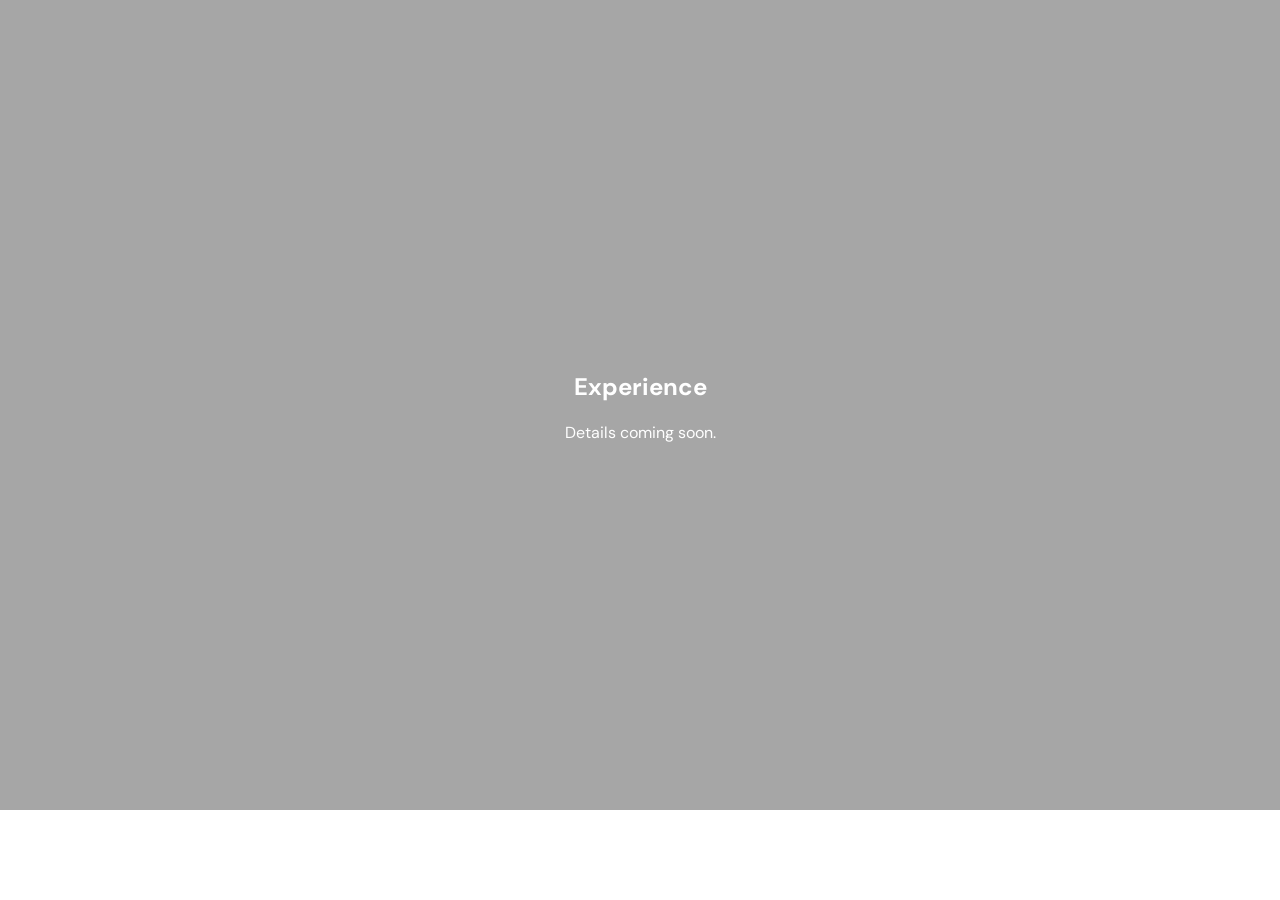
==== ancientStones.html @ 75166466 "Add files via upload" ====
<!DOCTYPE html>
<html lang="en">

<head>

<meta charset="UTF-8">
<meta name="viewport" content="width=device-width, initial-scale=1.0">

<title>Experience</title>

<link href="https://fonts.googleapis.com/css2?family=Cormorant+Garamond:wght@300;400;500&family=DM+Sans:wght@300;400&display=swap" rel="stylesheet">

<style>

body{
margin:0;
font-family:'DM Sans',sans-serif;
}

.exp-hero{
height:90vh;
display:flex;
align-items:center;
justify-content:center;
color:white;
text-align:center;
position:relative;
overflow:hidden;
}

/* video behaves like background */

.exp-hero video{
position:absolute;
top:0;
left:0;
width:100%;
height:100%;
object-fit:cover;
z-index:0;
display:none;
}

/* image behaves like background */

.exp-hero img{
position:absolute;
top:0;
left:0;
width:100%;
height:100%;
object-fit:cover;
z-index:0;
display:none;
}

/* ✨ smooth fade effect */

.exp-hero video,
.exp-hero img{
transition: opacity 0.6s ease;
}

/* overlay */

.exp-hero::after{
content:"";
position:absolute;
inset:0;
background:rgba(0,0,0,.35);
z-index:1;
}

/* text */

.exp-hero-inner{
position:relative;
z-index:2;
max-width:700px;
}

</style>

</head>

<body>

<section class="exp-hero">

<video id="heroVideo" autoplay muted loop playsinline></video>

<img id="heroImage" />

<div class="exp-hero-inner">
<h1 id="expTitle"></h1>
<p id="expDesc"></p>
</div>

</section>


<script>

const data = JSON.parse(localStorage.getItem("selectedExperience"));

const hero = document.querySelector(".exp-hero");
const video = document.getElementById("heroVideo");
const image = document.getElementById("heroImage");

if(data){

document.getElementById("expTitle").innerText = data.title;
document.getElementById("expDesc").innerText = data.desc;

/* ✅ improved safe video check */

if(data.video && data.video !== "null" && data.video !== ""){

video.innerHTML = `<source src="${data.video}" type="video/mp4">`;
video.load();

video.style.display = "block";
video.style.opacity = "1";

image.style.display = "none";
image.style.opacity = "0";

}else if(data.image){

image.src = data.image;

image.style.display = "block";
image.style.opacity = "1";

video.style.display = "none";
video.style.opacity = "0";

}

}else{

document.getElementById("expTitle").innerText = "Experience";
document.getElementById("expDesc").innerText = "Details coming soon.";

}

</script>

</body>

</html>
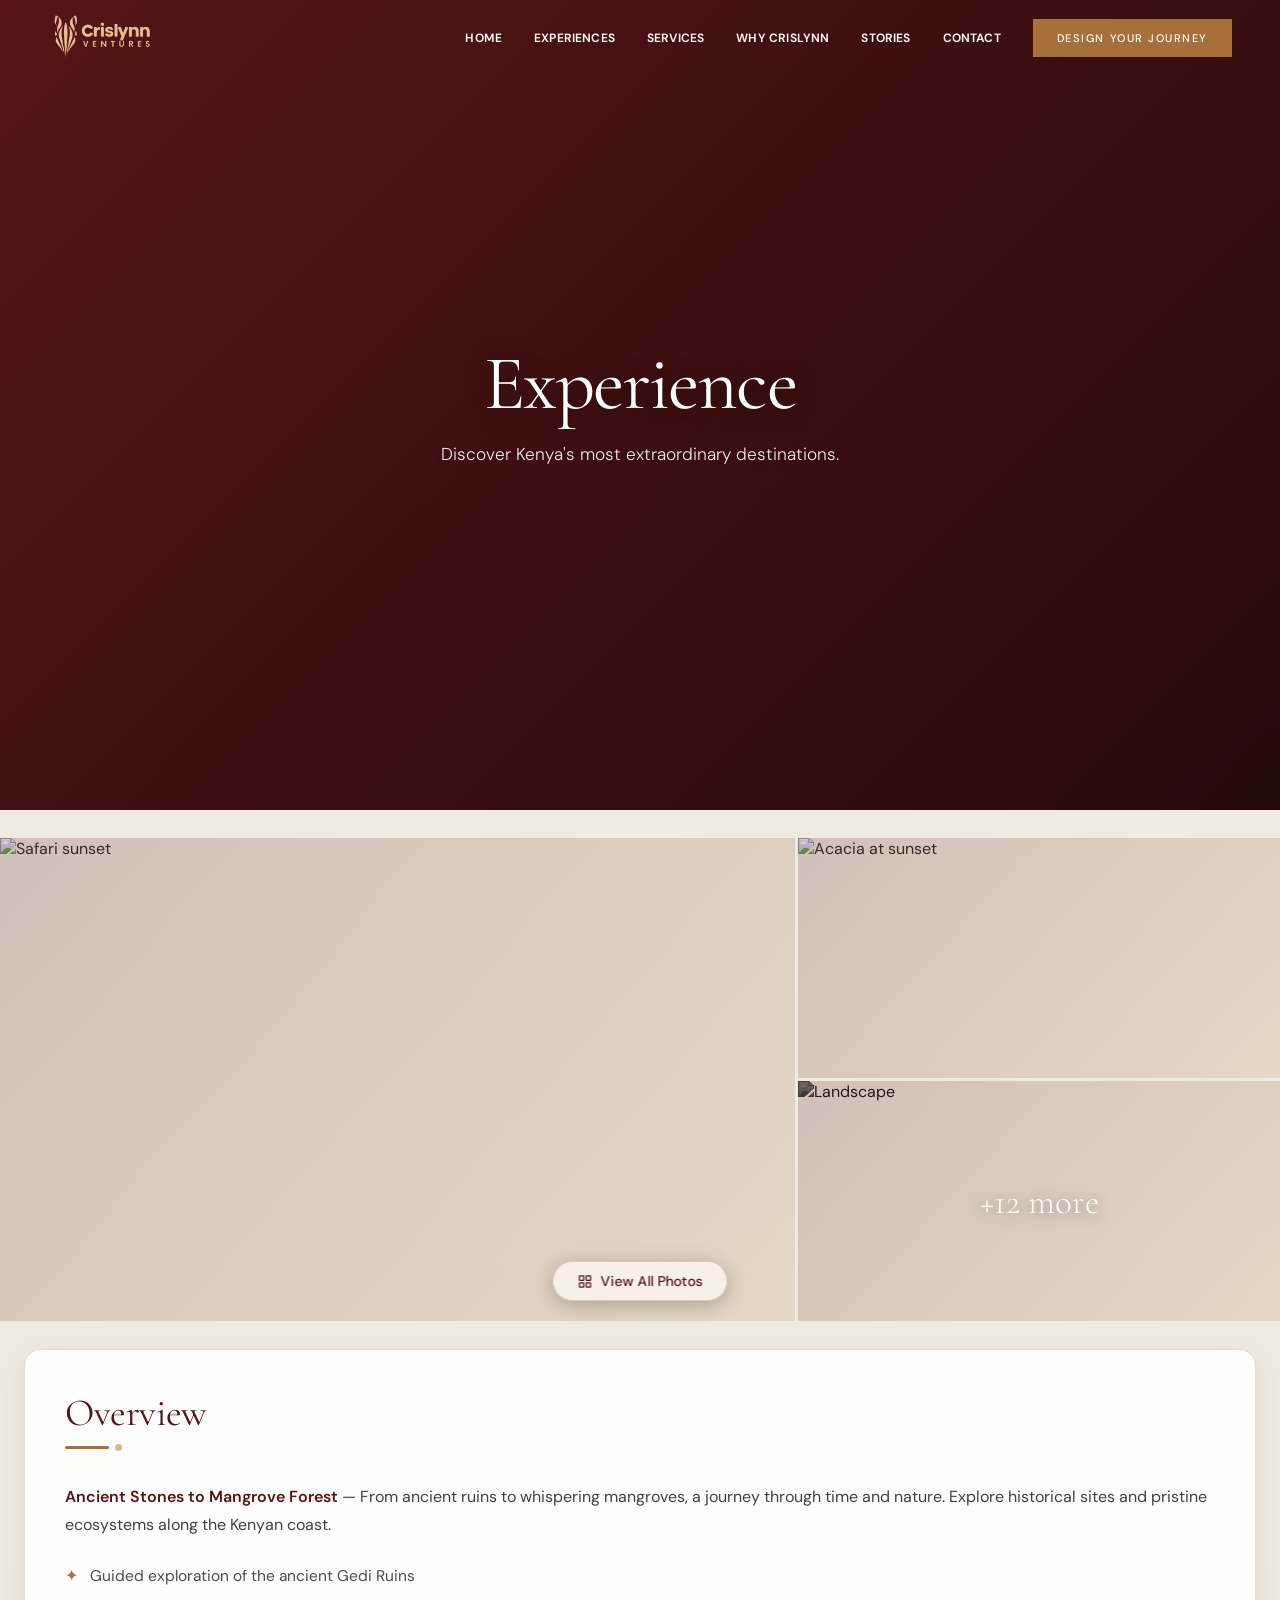
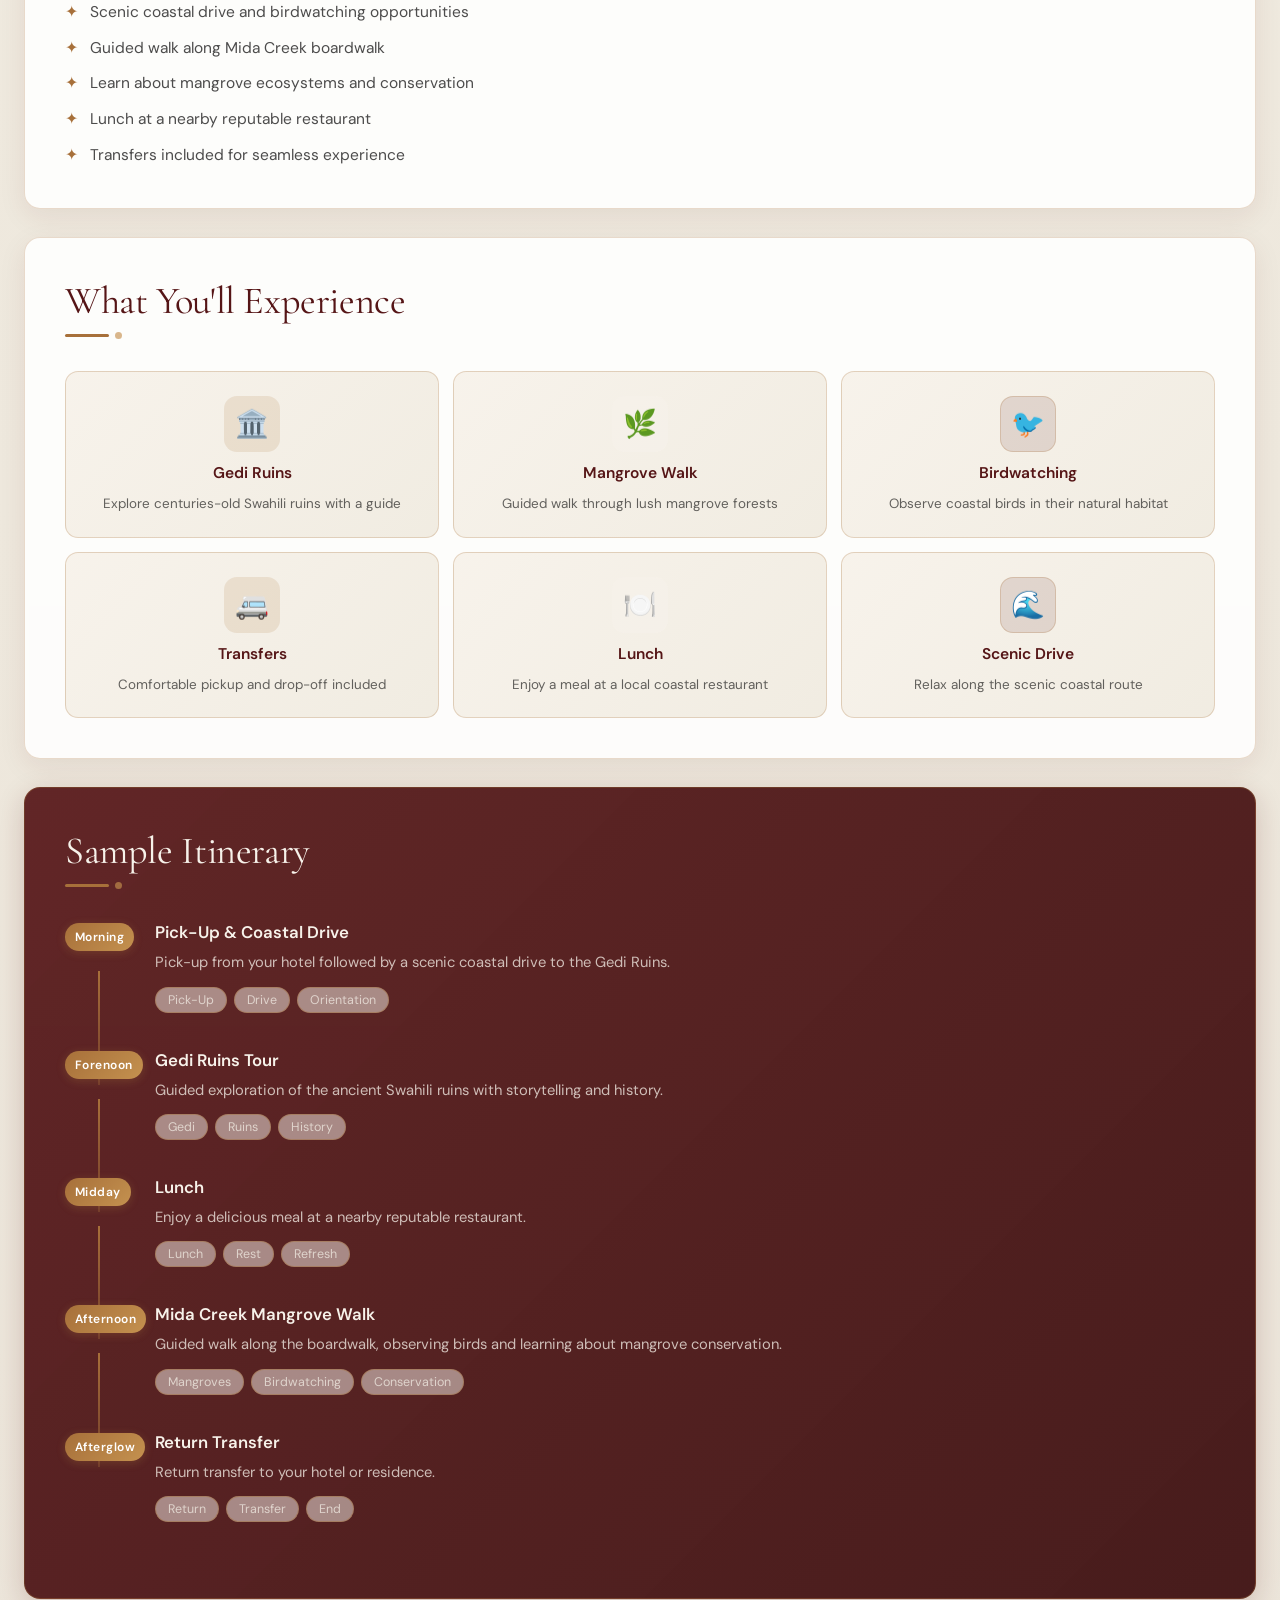
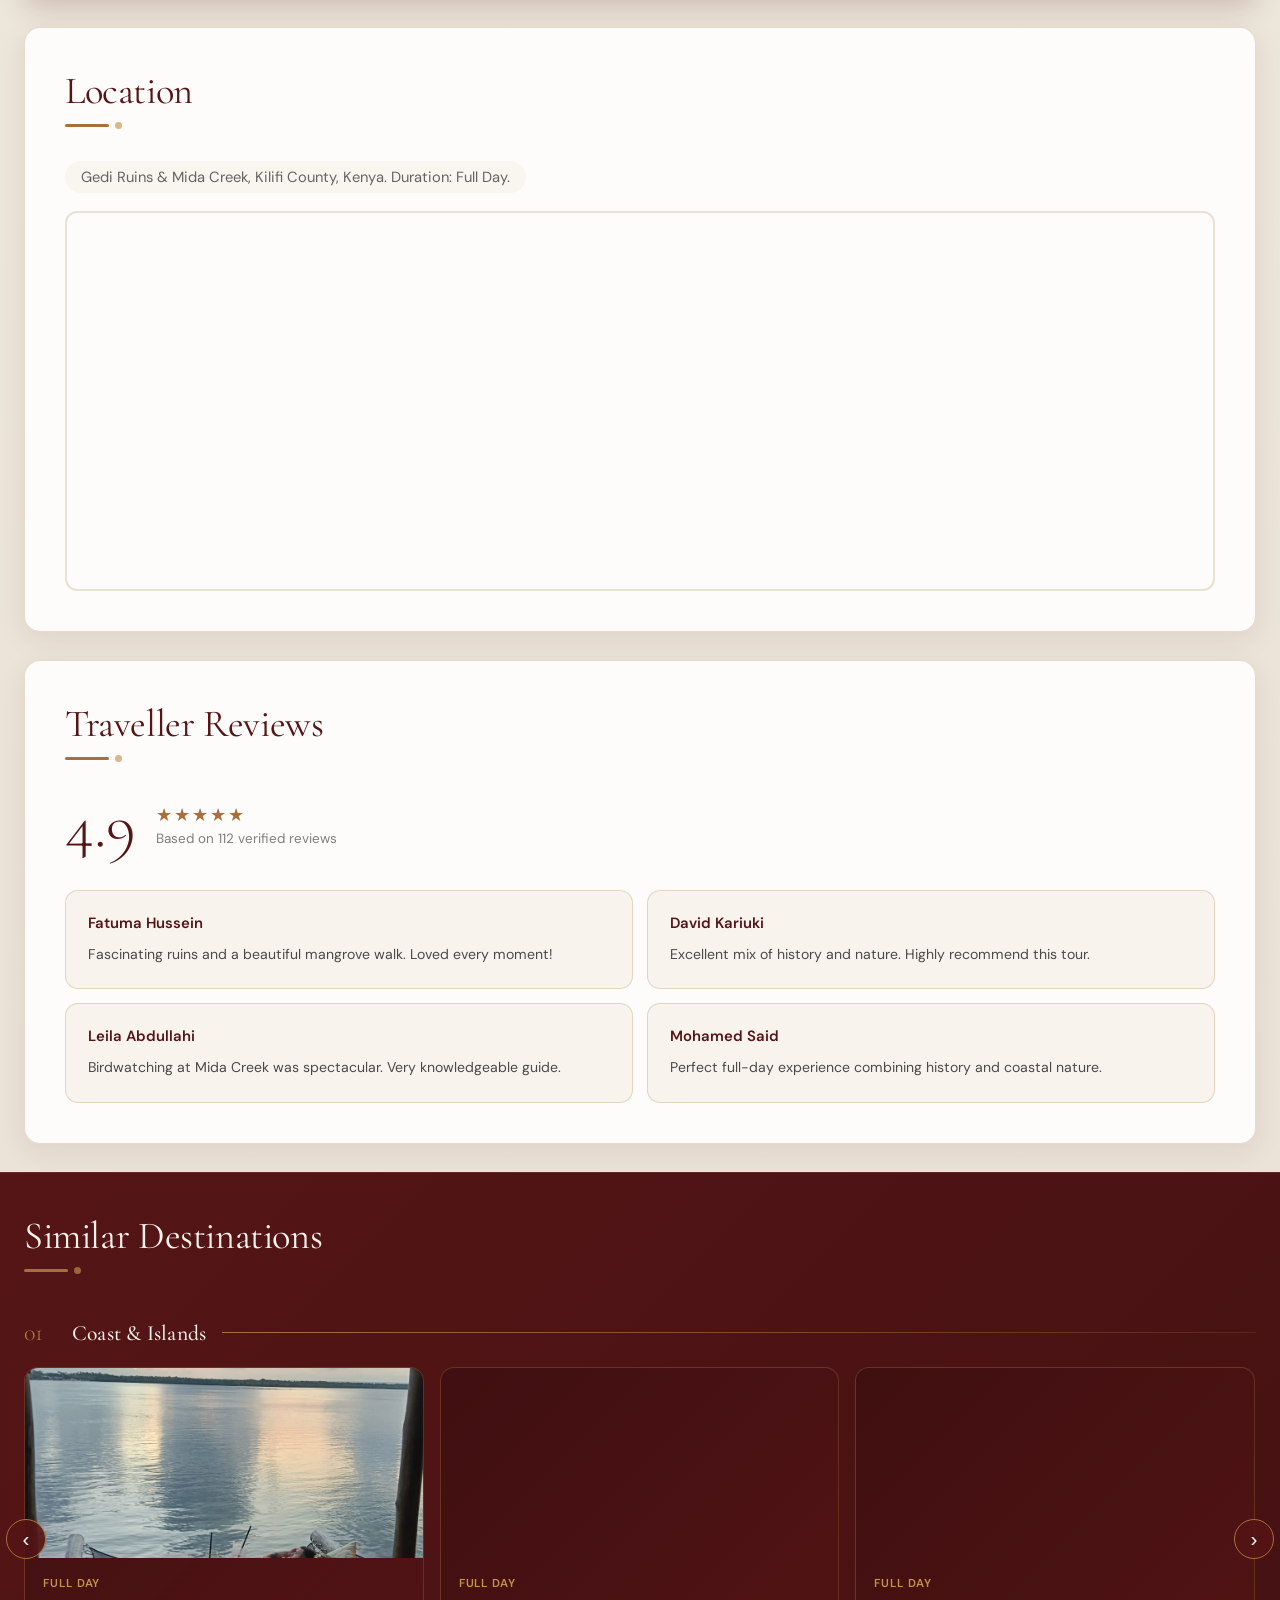
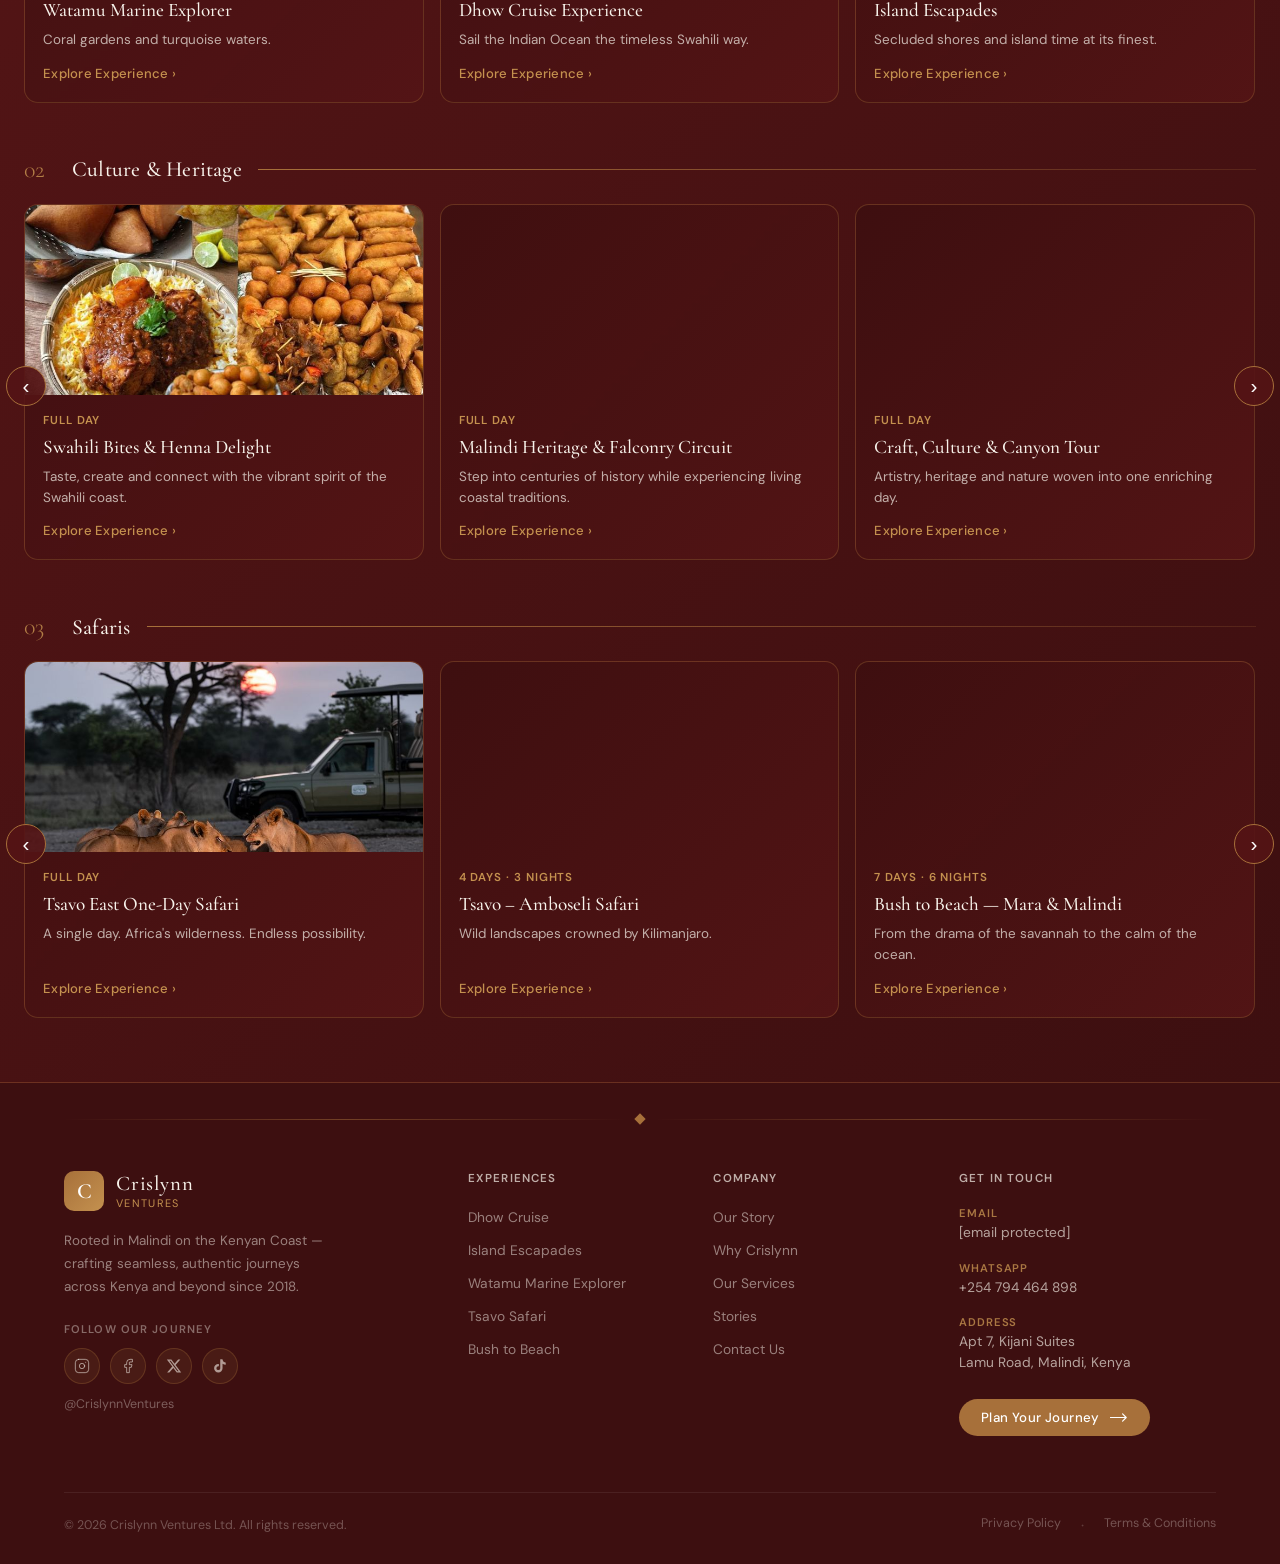
==== commit 79c6339e: "Add files via upload" ====
--- a/ancientStones.html
+++ b/ancientStones.html
@@ -2,150 +2,1612 @@
 <html lang="en">
 
 <head>
-
 <meta charset="UTF-8">
 <meta name="viewport" content="width=device-width, initial-scale=1.0">
-
-<title>Experience</title>
-
-<link href="https://fonts.googleapis.com/css2?family=Cormorant+Garamond:wght@300;400;500&family=DM+Sans:wght@300;400&display=swap" rel="stylesheet">
+<title>Tsavo East One-Day Safari</title>
+
+<link rel="preconnect" href="https://fonts.googleapis.com">
+<link rel="preconnect" href="https://fonts.gstatic.com" crossorigin>
+<link href="https://fonts.googleapis.com/css2?family=Cormorant+Garamond:ital,wght@0,300;0,400;0,500;0,600;1,300;1,400;1,500&family=DM+Sans:ital,opsz,wght@0,9..40,300;0,9..40,400;0,9..40,500;0,9..40,600&display=swap" rel="stylesheet">
 
 <style>
 
-body{
-margin:0;
-font-family:'DM Sans',sans-serif;
-}
-
-.exp-hero{
-height:90vh;
-display:flex;
-align-items:center;
-justify-content:center;
-color:white;
-text-align:center;
-position:relative;
-overflow:hidden;
-}
-
-/* video behaves like background */
-
-.exp-hero video{
-position:absolute;
-top:0;
-left:0;
-width:100%;
-height:100%;
-object-fit:cover;
-z-index:0;
-display:none;
-}
-
-/* image behaves like background */
-
-.exp-hero img{
-position:absolute;
-top:0;
-left:0;
-width:100%;
-height:100%;
-object-fit:cover;
-z-index:0;
-display:none;
-}
-
-/* ✨ smooth fade effect */
-
-.exp-hero video,
-.exp-hero img{
-transition: opacity 0.6s ease;
+/* ─── RESET & ROOT ─── */
+*, *::before, *::after { box-sizing: border-box; margin: 0; padding: 0; }
+
+:root {
+  --red:        #551516;
+  --red-dark:   #3d0f10;
+  --gold:       #a7703a;
+  --gold-light: #c4914f;
+  --cream:      #F7F2EA;
+  --cream-soft: #f0ebe0;
+  --white:      #ffffff;
+  --gray:       rgba(255,255,255,.45);
+  --gray-dim:   rgba(255,255,255,.22);
+  --radius:     16px;
+  --nav-h:      72px;
+}
+
+html { scroll-behavior: smooth; }
+
+body {
+  margin: 0;
+  font-family: 'DM Sans', sans-serif;
+  background: var(--cream-soft);
+  color: #2c2c2c;
+  overflow-x: hidden;
+}
+
+/* NAVBAR */
+
+#navbar {
+  position: fixed;
+  top: 0; left: 0; right: 0;
+  z-index: 1000;
+  display: flex;
+  align-items: center;
+  justify-content: space-between;
+  padding: 0 48px;
+  height: var(--nav-h);
+  transition: background .4s, box-shadow .4s;
+}
+
+#navbar.scrolled {
+  background: #551516;
+  box-shadow: 0 1px 0px #a7703a;
+  backdrop-filter: blur(8px);
+}
+
+.nav-logo img {
+  height: 50px;
+  width: auto;
+  object-fit: contain;
+  display: block;
+}
+
+/* fallback text logo if image fails */
+.nav-logo-fallback {
+  font-family: 'Cormorant Garamond', serif;
+  font-size: 1.5rem;
+  font-weight: 500;
+  color: var(--cream);
+  letter-spacing: .04em;
+  text-decoration: none;
+  display: none;
+}
+
+.nav-logo img:not([src]),
+.nav-logo img[src=""] {
+  display: none;
+}
+
+.nav-links {
+  list-style: none;
+  display: flex;
+  align-items: center;
+  gap: 32px;
+}
+
+.nav-links li a {
+  font-size: 12px;
+  font-weight: 650;
+  letter-spacing: .014em;
+  text-transform: uppercase;
+  text-decoration: none;
+  color: #faf9f8;
+  transition: color 0.3s;
+}
+
+nav.scrolled .nav-links a { color: #a7703a; }
+.nav-links :hover a { color: #551516; }
+
+.nav-links li a.nav-cta {
+  background: #a7703a;
+  color: var(--white) !important;
+  padding: 12px 24px;
+  font-size: 11px !important;
+  letter-spacing: 0.14em;
+  text-transform: uppercase;
+  text-decoration: none;
+  font-weight: 500;
+  transition: background 0.3s !important;
+}
+
+.nav-links li a.nav-cta:hover {
+  background: var(--gold-light);
+}
+
+/* Burger */
+.nav-burger {
+  width: 28px;
+  display: none;
+  flex-direction: column;
+  gap: 5px;
+  cursor: pointer;
+}
+
+.nav-burger:hover { background: rgba(167,112,58,.15); }
+
+.nav-burger span {
+  display: block;
+  width: 22px;
+  height: 1.5px;
+  background: #551516;
+  transition: background 0.4s;
+}
+
+nav.scrolled .nav-burger span { background: var(--text-mid); }
+
+/* Mobile nav open state */
+.nav-burger.open span:nth-child(1) { transform: translateY(7px) rotate(45deg); }
+.nav-burger.open span:nth-child(2) { opacity: 0; transform: scaleX(0); }
+.nav-burger.open span:nth-child(3) { transform: translateY(-7px) rotate(-45deg); }
+
+/* Mobile dropdown */
+.nav-mobile {
+  display: none;
+  position: fixed;
+  top: var(--nav-h);
+  left: 0; right: 0;
+  background: rgba(61,15,16,0.98);
+  backdrop-filter: blur(16px);
+  -webkit-backdrop-filter: blur(16px);
+  border-bottom: 1px solid rgba(167,112,58,.25);
+  padding: 20px 28px 28px;
+  z-index: 999;
+  flex-direction: column;
+  gap: 4px;
+}
+
+.nav-mobile.open { display: flex; }
+
+.nav-mobile a {
+  font-family: 'DM Sans', sans-serif;
+  font-size: .95rem;
+  font-weight: 400;
+  color: rgba(247,242,234,.85);
+  text-decoration: none;
+  padding: 12px 16px;
+  border-radius: 10px;
+  border-bottom: 1px solid rgba(167,112,58,.12);
+  transition: background .2s, color .2s;
+}
+
+.nav-mobile a:last-child { border-bottom: none; }
+
+.nav-mobile a:hover {
+  background: rgba(167,112,58,.15);
+  color: var(--cream);
+}
+
+.nav-mobile a.nav-cta-mobile {
+  background: var(--gold);
+  color: var(--white);
+  font-weight: 500;
+  text-align: center;
+  margin-top: 8px;
+  border: none;
+}
+
+.nav-mobile a.nav-cta-mobile:hover { background: var(--gold-light); }
+
+@media (max-width: 860px) {
+  #navbar { padding: 0 24px; }
+  .nav-links { display: none; }
+  .nav-burger { display: flex; }
+}
+
+/* HERO */
+
+.exp-hero {
+  position: relative;
+  height: 90vh;
+  display: flex;
+  align-items: center;
+  justify-content: center;
+  color: white;
+  text-align: center;
+  overflow: hidden;
+}
+
+/* video bg */
+#heroVideo {
+  position: absolute; top: 0; left: 0;
+  width: 100%; height: 100%;
+  object-fit: fill; z-index: 0;
+  display: none;
+  opacity: 0;
+  transition: opacity .6s ease;
+}
+#heroVideo.active {
+  display: block;
+  opacity: 1;
+}
+
+/* image bg */
+#heroImage {
+  position: absolute; top: 0; left: 0;
+  width: 100%; height: 100%;
+  object-fit: fill; z-index: 0;
+  display: none;
+  opacity: 0;
+  transition: opacity .6s ease;
+}
+#heroImage.active {
+  display: block;
+  opacity: 1;
+}
+
+/* fallback gradient always behind everything */
+.hero-fallback-bg {
+  position: absolute; inset: 0;
+  background: linear-gradient(135deg, var(--red) 0%, var(--red-dark) 100%);
+  z-index: 0;
 }
 
 /* overlay */
-
-.exp-hero::after{
-content:"";
-position:absolute;
-inset:0;
-background:rgba(0,0,0,.35);
-z-index:1;
-}
-
-/* text */
-
-.exp-hero-inner{
-position:relative;
-z-index:2;
-max-width:700px;
-}
+.exp-hero::after {
+  content: "";
+  position: absolute; inset: 0;
+  background: linear-gradient(
+    135deg,
+    rgba(85,21,22,.55) 0%,
+    rgba(0,0,0,.42) 100%
+  );
+  z-index: 1;
+}
+
+/* inner content */
+.exp-hero-inner {
+  position: relative; z-index: 2;
+  max-width: 720px; padding: 0 24px;
+}
+
+.exp-hero-inner h1 {
+  font-family: 'Cormorant Garamond', serif;
+  font-size: clamp(2.6rem, 6vw, 5rem);
+  font-weight: 400; line-height: 1.1;
+  letter-spacing: -.02em; margin-bottom: .85rem;
+  text-shadow: 0 2px 24px rgba(0,0,0,.35);
+}
+
+.exp-hero-inner h1 em {
+  font-style: italic;
+  color: var(--gold-light);
+}
+
+.exp-hero-inner p {
+  font-size: 1.08rem; font-weight: 300;
+  opacity: .9; line-height: 1.65;
+  text-shadow: 0 1px 10px rgba(0,0,0,.25);
+  max-width: 560px; margin: 0 auto;
+}
+
+/* optional tag badge */
+.exp-hero-tag {
+  display: inline-block;
+  background: rgba(167,112,58,.85);
+  color: var(--white);
+  font-size: .75rem; font-weight: 600;
+  letter-spacing: .08em; text-transform: uppercase;
+  padding: 5px 14px; border-radius: 99px;
+  margin-bottom: 18px;
+}
+
+/* loading shimmer for hero */
+.exp-hero.loading .exp-hero-inner h1 {
+  background: rgba(255,255,255,.15);
+  color: transparent;
+  border-radius: 6px;
+  animation: shimmer 1.4s infinite;
+}
+
+@keyframes shimmer {
+  0%   { background-position: -400px 0; }
+  100% { background-position: 400px 0; }
+}
+
+/* ─── PAGE BODY ─────────────────────────────────── */
+
+.page-wrap {
+  background: linear-gradient(180deg, var(--cream-soft) 0%, #e8dfd4 100%);
+}
+
+/* ─── SECTION HEADING ───────────────────────────── */
+
+.sec-head { margin-bottom: 2rem; }
+
+.sec-head h2 {
+  font-family: 'Cormorant Garamond', serif;
+  font-size: clamp(1.8rem, 3vw, 2.4rem);
+  font-weight: 400; letter-spacing: -.01em;
+  color: var(--red); margin-bottom: .5rem;
+}
+
+.sec-rule { display: flex; align-items: center; gap: 6px; }
+.sec-rule .bar { width: 44px; height: 3px; background: var(--gold); border-radius: 99px; }
+.sec-rule .dot { width: 7px; height: 7px; background: var(--gold-light); border-radius: 50%; opacity: .65; }
+
+/* ─── PANEL ─────────────────────────────────────── */
+
+.panel {
+  background: rgba(255,255,255,0.88);
+  backdrop-filter: blur(2px);
+  border: 1px solid rgba(167,112,58,.25);
+  border-radius: var(--radius);
+  padding: 40px;
+  margin: 28px 24px 0;
+  box-shadow: 0 8px 28px rgba(85,21,22,0.08);
+  transition: box-shadow 0.3s ease;
+}
+
+.panel:hover { box-shadow: 0 12px 32px rgba(85,21,22,0.12); }
+
+@media(max-width:600px) { .panel { padding: 26px 18px; margin: 20px 0 0; } }
+
+.panel-dark {
+  background: linear-gradient(135deg, rgba(85,21,22,0.92) 0%, rgba(61,15,16,0.94) 100%);
+  backdrop-filter: blur(2px);
+  border: 1px solid rgba(167,112,58,0.35);
+  border-radius: var(--radius);
+  padding: 40px;
+  margin: 28px 24px 0;
+  color: var(--cream);
+  box-shadow: 0 8px 28px rgba(85,21,22,0.2);
+}
+
+.panel-dark .sec-head h2 { color: var(--cream); }
+.panel-dark .overview-body p { color: rgba(247,242,234,0.85); }
+.panel-dark .ov-list li { color: rgba(247,242,234,0.8); }
+.panel-dark .itin-body h3 { color: var(--cream); }
+.panel-dark .itin-body p { color: rgba(247,242,234,0.75); }
+.panel-dark .itin-tag { border-color: rgba(167,112,58,0.45); color: rgba(247,242,234,0.7); }
+
+@media(max-width:600px) { .panel-dark { padding: 26px 18px; margin: 20px 0 0; } }
+
+/* ─── GALLERY ───────────────────────────────────── */
+
+.gallery-wrap { position: relative; margin-top: 28px; }
+
+.gallery-grid {
+  display: grid;
+  grid-template-columns: 1.65fr 1fr;
+  grid-template-rows: 240px 240px;
+  gap: 3px;
+}
+
+.g-cell { overflow: hidden; position: relative; cursor: pointer; }
+.g-cell.main { grid-row: 1 / 3; }
+
+.g-cell img {
+  width: 100%; height: 100%;
+  object-fit: cover; display: block;
+  transition: transform .5s ease;
+}
+
+.g-cell:hover img { transform: scale(1.05); }
+
+.g-cell::after {
+  content: ""; position: absolute; inset: 0;
+  background: linear-gradient(135deg, rgba(85,21,22,0.2) 0%, rgba(167,112,58,0.15) 100%);
+  transition: background .3s; pointer-events: none;
+}
+
+.g-cell:hover::after { background: linear-gradient(135deg, rgba(85,21,22,0.05) 0%, rgba(167,112,58,0.05) 100%); }
+
+.g-cell.more-cell img { filter: brightness(.45) sepia(0.2); }
+
+.g-more-label {
+  position: absolute; inset: 0;
+  display: flex; align-items: center; justify-content: center;
+  font-family: 'Cormorant Garamond', serif;
+  font-size: 2.2rem; font-weight: 300;
+  color: white; z-index: 2; pointer-events: none;
+  text-shadow: 0 2px 15px rgba(0,0,0,0.5);
+}
+
+.gallery-view-btn {
+  position: absolute; bottom: 20px; left: 50%;
+  transform: translateX(-50%);
+  background: rgba(247,242,234,.95);
+  backdrop-filter: blur(8px);
+  border: 1px solid rgba(167,112,58,0.3);
+  padding: 10px 24px; border-radius: 99px;
+  font-family: 'DM Sans', sans-serif;
+  font-size: .88rem; font-weight: 500;
+  color: var(--red); cursor: pointer;
+  display: flex; align-items: center; gap: 8px;
+  box-shadow: 0 4px 20px rgba(0,0,0,.25);
+  transition: all .2s ease;
+  z-index: 4; white-space: nowrap;
+}
+
+.gallery-view-btn:hover {
+  background: var(--white);
+  transform: translateX(-50%) translateY(-2px);
+  border-color: var(--gold);
+  box-shadow: 0 8px 24px rgba(0,0,0,.3);
+}
+
+/* ─── OVERVIEW ──────────────────────────────────── */
+
+.overview-body p { font-size: 1rem; line-height: 1.78; color: rgba(0,0,0,.75); margin-bottom: 1.5rem; }
+.overview-body p strong { color: var(--red); font-weight: 600; }
+.ov-list { list-style: none; display: flex; flex-direction: column; gap: 11px; }
+
+.ov-list li {
+  display: flex; align-items: flex-start; gap: 12px;
+  font-size: .97rem; line-height: 1.55; color: rgba(0,0,0,.7);
+}
+
+.ov-list li::before { content: "✦"; color: var(--gold); font-size: 1rem; margin-top: 0; }
+
+/* ─── EXPERIENCES GRID ──────────────────────────── */
+
+.exp-grid { display: grid; grid-template-columns: repeat(3,1fr); gap: 14px; }
+@media(max-width:700px) { .exp-grid { grid-template-columns: 1fr 1fr; } }
+@media(max-width:420px) { .exp-grid { grid-template-columns: 1fr; } }
+
+.exp-tile {
+  background: linear-gradient(135deg, rgba(247,242,234,0.95) 0%, rgba(240,235,224,0.95) 100%);
+  border: 1px solid rgba(167,112,58,.25);
+  border-radius: 13px; padding: 24px 20px 22px;
+  display: flex; flex-direction: column;
+  align-items: center; text-align: center; gap: 11px;
+  transition: all .25s ease;
+}
+
+.exp-tile:hover { border-color: var(--gold); transform: translateY(-4px); box-shadow: 0 12px 28px rgba(85,21,22,0.15); background: var(--cream); }
+.exp-tile-icon { width: 56px; height: 56px; border-radius: 13px; display: flex; align-items: center; justify-content: center; font-size: 1.7rem; }
+.ic-gold  { background: rgba(167,112,58,.15); }
+.ic-red   { background: rgba(85,21,22,.12); border: 1px solid rgba(167,112,58,.25); }
+.ic-cream { background: rgba(247,242,234,.8); }
+.exp-tile h3 { font-weight: 600; font-size: .97rem; color: var(--red); }
+.exp-tile p  { font-size: .84rem; color: rgba(0,0,0,.6); line-height: 1.55; }
+
+/* ─── ITINERARY ─────────────────────────────────── */
+
+.itin-list { display: flex; flex-direction: column; }
+
+.itin-row {
+  display: grid; grid-template-columns: 72px 1fr;
+  gap: 0 18px; position: relative;
+}
+
+.itin-row:not(:last-child)::after {
+  content: ""; position: absolute;
+  left: 33px; top: 50px;
+  width: 2px; height: calc(100% - 14px);
+  background: linear-gradient(180deg, var(--gold) 0%, rgba(167,112,58,0.3) 100%);
+}
+
+.itin-badge-col { padding-top: 2px; }
+
+.itin-badge {
+  background: linear-gradient(135deg, var(--gold) 0%, var(--gold-light) 100%);
+  color: white; font-size: .75rem; font-weight: 600;
+  letter-spacing: .04em; padding: 6px 10px;
+  border-radius: 99px; white-space: nowrap; display: inline-block;
+  box-shadow: 0 2px 8px rgba(167,112,58,0.3);
+}
+
+.itin-body { padding: 0 0 36px; }
+.itin-body h3 { font-weight: 600; font-size: 1.05rem; color: var(--red); margin-bottom: 7px; }
+.itin-body p  { font-size: .92rem; color: rgba(0,0,0,.65); line-height: 1.65; margin-bottom: 12px; }
+.itin-tags { display: flex; flex-wrap: wrap; gap: 7px; }
+
+.itin-tag {
+  border: 1px solid rgba(167,112,58,.35); color: rgba(0,0,0,.6);
+  font-size: .78rem; padding: 4px 12px; border-radius: 99px;
+  transition: all .2s; background: rgba(247,242,234,0.5);
+}
+
+.itin-tag:hover { border-color: var(--gold); color: var(--gold); background: rgba(247,242,234,0.8); }
+
+/* ─── LOCATION ──────────────────────────────────── */
+
+.loc-meta { font-size: .92rem; color: rgba(0,0,0,.6); margin-bottom: 18px; background: rgba(247,242,234,0.6); display: inline-block; padding: 6px 16px; border-radius: 99px; }
+
+.map-frame {
+  width: 100%; height: 380px;
+  border: 2px solid rgba(167,112,58,.2); border-radius: 12px;
+  overflow: hidden; display: block;
+  filter: brightness(.98) saturate(1.02); transition: all .3s;
+}
+
+.map-frame:hover { filter: brightness(1) saturate(1.05); border-color: rgba(167,112,58,.4); }
+
+/* ─── REVIEWS ───────────────────────────────────── */
+
+.reviews-summary { display: flex; align-items: center; gap: 20px; margin-bottom: 2rem; flex-wrap: wrap; }
+.score-big { font-family: 'Cormorant Garamond', serif; font-size: 4rem; font-weight: 300; line-height: 1; color: var(--red); }
+.score-right { display: flex; flex-direction: column; gap: 4px; }
+.stars { color: var(--gold); letter-spacing: 2px; font-size: 1.1rem; }
+.score-right span { font-size: .84rem; color: rgba(0,0,0,.5); }
+
+.reviews-grid { display: grid; grid-template-columns: repeat(2,1fr); gap: 14px; }
+@media(max-width:640px) { .reviews-grid { grid-template-columns: 1fr; } }
+
+.rv-card { background: rgba(247,242,234,.85); border: 1px solid rgba(167,112,58,.25); border-radius: 13px; padding: 22px; display: flex; flex-direction: column; gap: 10px; transition: all .2s; }
+.rv-card:hover { border-color: rgba(167,112,58,.6); background: rgba(247,242,234,.95); transform: translateY(-2px); }
+.rv-top { display: flex; align-items: center; gap: 12px; }
+.rv-avatar { width: 40px; height: 40px; border-radius: 50%; background: linear-gradient(135deg, rgba(167,112,58,.2) 0%, rgba(85,21,22,.15) 100%); display: flex; align-items: center; justify-content: center; font-size: 1.2rem; flex-shrink: 0; border: 1px solid rgba(167,112,58,.3); }
+.rv-name  { font-weight: 600; font-size: .93rem; color: var(--red); }
+.rv-loc   { font-size: .78rem; color: rgba(0,0,0,.5); }
+.rv-stars { color: var(--gold); font-size: .88rem; }
+.rv-text  { font-size: .88rem; color: rgba(0,0,0,.7); line-height: 1.68; }
+.rv-date  { font-size: .75rem; color: rgba(0,0,0,.4); }
+
+/* ─── SIMILAR DESTINATIONS ──────────────────────── */
+
+.similar-section {
+  margin-top: 28px; padding: 40px 0 56px;
+  background: linear-gradient(135deg, var(--red) 0%, var(--red-dark) 100%);
+  border-top: 1px solid rgba(167,112,58,.3);
+  border-bottom: 1px solid rgba(167,112,58,.3);
+}
+
+.similar-section .sec-head h2 { color: var(--cream); }
+.similar-inner { padding: 0 24px; }
+
+.sim-cat-row { display: flex; align-items: center; gap: 16px; margin-bottom: 20px; margin-top: 44px; }
+.sim-cat-row:first-of-type { margin-top: 0; }
+.sim-cat-eyebrow { font-family: 'Cormorant Garamond', serif; font-size: 1.5rem; font-weight: 300; color: var(--gold-light); opacity: .85; min-width: 32px; }
+.sim-cat-title { font-family: 'Cormorant Garamond', serif; font-size: 1.35rem; font-weight: 500; color: var(--cream); letter-spacing: .01em; }
+.sim-cat-line { flex: 1; height: 1px; background: linear-gradient(90deg, var(--gold) 0%, rgba(167,112,58,0.2) 100%); }
+
+.sim-slider-wrap { position: relative; }
+
+.sim-cards-track {
+  display: flex; gap: 16px;
+  overflow-x: auto; scroll-behavior: smooth;
+  scrollbar-width: thin;
+  -webkit-overflow-scrolling: touch;
+  padding-bottom: 8px;
+}
+
+.sim-cards-track::-webkit-scrollbar { height: 6px; }
+.sim-cards-track::-webkit-scrollbar-track { background: rgba(247,242,234,0.2); border-radius: 10px; }
+.sim-cards-track::-webkit-scrollbar-thumb { background: var(--gold); border-radius: 10px; }
+
+.sim-card {
+  flex: 0 0 calc(33.333% - 11px);
+  background: linear-gradient(135deg, rgba(61,15,16,0.85) 0%, rgba(85,21,22,0.85) 100%);
+  backdrop-filter: blur(2px);
+  border: 1px solid rgba(167,112,58,.35); border-radius: 14px; overflow: hidden;
+  cursor: pointer; transition: all .3s ease; text-decoration: none; color: inherit;
+  display: flex; flex-direction: column;
+}
+
+@media(max-width:800px) { .sim-card { flex: 0 0 calc(50% - 8px); } }
+@media(max-width:520px) { .sim-card { flex: 0 0 88vw; } }
+
+.sim-card:hover { transform: translateY(-5px); box-shadow: 0 16px 32px rgba(0,0,0,.3); border-color: var(--gold); }
+.sim-card-media { height: 190px; overflow: hidden; position: relative; }
+.sim-card-media img, .sim-card-media video { width: 100%; height: 100%; object-fit: cover; display: block; transition: transform .5s ease; }
+.sim-card:hover .sim-card-media img, .sim-card:hover .sim-card-media video { transform: scale(1.06); }
+.sim-card-body { padding: 18px 18px 20px; display: flex; flex-direction: column; flex: 1; }
+.sim-card-tag { font-size: .72rem; font-weight: 600; letter-spacing: .08em; text-transform: uppercase; color: var(--gold-light); margin-bottom: 7px; }
+.sim-card-body h4 { font-family: 'Cormorant Garamond', serif; font-size: 1.2rem; font-weight: 500; color: var(--cream); margin-bottom: 7px; line-height: 1.3; }
+.sim-card-body p { font-size: .84rem; color: rgba(247,242,234,.7); line-height: 1.55; flex: 1; }
+.sim-card-link { display: inline-block; margin-top: 14px; font-size: .82rem; font-weight: 500; color: var(--gold-light); letter-spacing: .02em; }
+
+.sim-arrow { position: absolute; top: 50%; transform: translateY(-50%); background: rgba(85,21,22,.9); border: 1px solid var(--gold); color: white; width: 40px; height: 40px; border-radius: 50%; font-size: 1.3rem; cursor: pointer; display: flex; align-items: center; justify-content: center; transition: all .2s; z-index: 3; }
+.sim-arrow:hover { background: var(--gold); transform: translateY(-50%) scale(1.05); }
+.sim-arrow.left  { left: -18px; }
+.sim-arrow.right { right: -18px; }
+
+/* ════════════════════════════════════════════════
+   FOOTER  (verbatim from index.html)
+════════════════════════════════════════════════ */
+
+#footer {
+  background: var(--red-dark);
+  padding: 0 ;
+  position: relative;
+  overflow: hidden;
+  isolation: isolate;
+}
+
+.ft-top-rule {
+  display: flex; align-items: center; gap: 10px;
+  padding: 32px 64px 0;
+}
+
+.ft-rule-line {
+  flex: 1; height: 1px;
+  background: linear-gradient(90deg, transparent, rgba(167,112,58,.5), transparent);
+}
+
+.ft-rule-diamond {
+  width: 8px; height: 8px;
+  background: var(--gold);
+  transform: rotate(45deg);
+  flex-shrink: 0;
+}
+
+.ft-inner {
+  max-width: 1280px; margin: 0 auto;
+  display: grid;
+  grid-template-columns: 1.8fr 1fr 1fr 1.3fr;
+  gap: 48px;
+  padding: 48px 64px 56px;
+}
+
+@media(max-width:900px) {
+  .ft-inner { grid-template-columns: 1fr 1fr; gap: 36px; padding: 40px 28px 48px; }
+  .ft-top-rule { padding: 28px 28px 0; }
+}
+
+@media(max-width:520px) {
+  .ft-inner { grid-template-columns: 1fr; padding: 32px 20px 40px; }
+  .ft-top-rule { padding: 24px 20px 0; }
+}
+
+.ft-logo {
+  display: flex; align-items: center; gap: 12px; margin-bottom: 18px;
+}
+
+.ft-logo-mark {
+  width: 40px; height: 40px; border-radius: 10px;
+  background: linear-gradient(135deg, var(--gold) 0%, var(--gold-light) 100%);
+  display: flex; align-items: center; justify-content: center;
+  font-family: 'Cormorant Garamond', serif;
+  font-size: 1.35rem; font-weight: 600; color: white;
+}
+
+.ft-logo-text { display: flex; flex-direction: column; line-height: 1; }
+.ft-logo-name { font-family: 'Cormorant Garamond', serif; font-size: 1.3rem; font-weight: 500; color: var(--cream); letter-spacing: .04em; }
+.ft-logo-sub  { font-size: .68rem; font-weight: 400; letter-spacing: .12em; text-transform: uppercase; color: var(--gold-light); margin-top: 3px; }
+
+.ft-brand-desc { font-size: .84rem; line-height: 1.72; color: rgba(247,242,234,.5); max-width: 280px; margin-bottom: 24px; }
+
+.ft-social-label { font-size: .7rem; font-weight: 600; letter-spacing: .1em; text-transform: uppercase; color: rgba(247,242,234,.4); margin-bottom: 12px; }
+
+.ft-socials { display: flex; gap: 10px; margin-bottom: 12px; }
+
+.ft-social {
+  width: 36px; height: 36px; border-radius: 50%;
+  background: rgba(167,112,58,.12);
+  border: 1px solid rgba(167,112,58,.3);
+  display: flex; align-items: center; justify-content: center;
+  color: rgba(247,242,234,.6); text-decoration: none;
+  transition: all .2s;
+}
+
+.ft-social svg { width: 16px; height: 16px; }
+.ft-social:hover { background: var(--gold); color: white; border-color: var(--gold); transform: translateY(-2px); box-shadow: 0 4px 12px rgba(167,112,58,.35); }
+
+.ft-handle { font-size: .78rem; color: rgba(247,242,234,.35); }
+
+.ft-col-heading {
+  font-size: .72rem; font-weight: 600; letter-spacing: .1em;
+  text-transform: uppercase; color: rgba(247,242,234,.7);
+  margin-bottom: 20px;
+}
+
+.ft-list { list-style: none; display: flex; flex-direction: column; gap: 12px; }
+
+.ft-list li a {
+  font-size: .86rem; color: rgba(247,242,234,.5);
+  text-decoration: none; transition: color .2s, padding-left .2s;
+}
+
+.ft-list li a:hover { color: var(--gold); padding-left: 4px; }
+
+/* Contact column */
+.ft-contact-row {
+  display: flex; flex-direction: column; gap: 2px;
+  margin-bottom: 18px; text-decoration: none; color: inherit;
+  transition: opacity .2s;
+}
+
+.ft-contact-row:hover { opacity: .8; }
+
+.ft-contact-label { font-size: .7rem; font-weight: 600; letter-spacing: .08em; text-transform: uppercase; color: var(--gold-light); opacity: .8; }
+.ft-contact-val { font-size: .86rem; color: rgba(247,242,234,.65); line-height: 1.5; }
+
+.ft-cta {
+  display: inline-flex; align-items: center; gap: 10px;
+  margin-top: 8px;
+  background: var(--gold); color: white;
+  font-size: .83rem; font-weight: 500; letter-spacing: .03em;
+  text-decoration: none; padding: 10px 22px; border-radius: 99px;
+  transition: all .2s;
+}
+
+.ft-cta svg { width: 18px; height: 9px; }
+.ft-cta:hover { background: var(--gold-light); transform: translateY(-1px); box-shadow: 0 4px 16px rgba(167,112,58,.4); }
+
+/* Bottom bar */
+.ft-bottom-rule { height: 1px; background: rgba(255,255,255,.07); margin: 0 64px; }
+
+@media(max-width:900px) { .ft-bottom-rule { margin: 0 28px; } }
+@media(max-width:520px)  { .ft-bottom-rule { margin: 0 20px; } }
+
+.ft-bottom {
+  max-width: 1280px; margin: 0 auto;
+  display: flex; align-items: center; justify-content: space-between;
+  flex-wrap: wrap; gap: 12px;
+  padding: 22px 64px 28px;
+}
+
+@media(max-width:900px) { .ft-bottom { padding: 18px 28px 24px; } }
+@media(max-width:520px)  { .ft-bottom { padding: 16px 20px 22px; flex-direction: column; align-items: flex-start; gap: 8px; } }
+
+.ft-copy { font-size: .78rem; color: rgba(247,242,234,.3); }
+
+.ft-bottom-links { display: flex; gap: 20px; }
+
+.ft-bottom-links a {
+  font-size: .78rem; color: rgba(247,242,234,.3);
+  text-decoration: none; transition: color .2s;
+}
+
+.ft-bottom-links a:hover { color: rgba(247,242,234,.65); }
+
+.ft-bottom-sep { color: rgba(247,242,234,.2); }
+
+/* ─── LIGHTBOX ───────────────────────────────────── */
+
+.lightbox { position: fixed; inset: 0; background: rgba(0,0,0,.96); z-index: 9999; display: none; flex-direction: column; align-items: center; justify-content: center; padding: 20px; backdrop-filter: blur(8px); }
+.lightbox.open { display: flex; }
+
+.lb-close { position: fixed; top: 18px; right: 22px; background: rgba(85,21,22,.8); border: 1px solid var(--gold); color: white; width: 42px; height: 42px; border-radius: 50%; font-size: 1.1rem; cursor: pointer; display: flex; align-items: center; justify-content: center; transition: all .2s; z-index: 10001; }
+.lb-close:hover { background: var(--gold); transform: scale(1.05); }
+
+.lb-stage { position: relative; display: flex; align-items: center; max-width: min(960px, 95vw); width: 100%; }
+
+.lb-img { max-width: 100%; max-height: 72vh; object-fit: contain; border-radius: 10px; display: block; margin: 0 auto; transition: opacity .18s ease; }
+
+.lb-arrow { position: absolute; top: 50%; transform: translateY(-50%); background: rgba(85,21,22,.85); border: 1px solid var(--gold); color: white; width: 46px; height: 46px; border-radius: 50%; font-size: 1.4rem; cursor: pointer; display: flex; align-items: center; justify-content: center; transition: all .2s; flex-shrink: 0; z-index: 2; }
+.lb-arrow:hover { background: var(--gold); transform: translateY(-50%) scale(1.05); }
+.lb-arrow.left  { left: -60px; }
+.lb-arrow.right { right: -60px; }
+
+@media(max-width:740px) { .lb-arrow.left { left: 4px; } .lb-arrow.right { right: 4px; } }
+
+.lb-thumbs { display: flex; gap: 8px; margin-top: 16px; overflow-x: auto; max-width: min(960px,95vw); padding-bottom: 4px; scrollbar-width: thin; scrollbar-color: var(--gold) transparent; }
+.lb-thumb { width: 64px; height: 46px; object-fit: cover; border-radius: 6px; cursor: pointer; flex-shrink: 0; opacity: .45; border: 2px solid transparent; transition: all .2s; }
+.lb-thumb:hover { opacity: .8; transform: scale(1.06); }
+.lb-thumb.active { opacity: 1; border-color: var(--gold); }
+.lb-count { color: rgba(255,255,255,.5); font-size: .82rem; margin-top: 10px; }
+
+/* ─── FAB ────────────────────────────────────────── */
+
+.fab { position: fixed; bottom: 28px; right: 28px; width: 46px; height: 46px; background: linear-gradient(135deg, var(--gold) 0%, var(--gold-light) 100%); border: none; border-radius: 50%; color: white; font-size: 1.1rem; cursor: pointer; display: flex; align-items: center; justify-content: center; box-shadow: 0 4px 18px rgba(167,112,58,.5); opacity: 0; pointer-events: none; transition: all .3s; z-index: 900; }
+.fab.show { opacity: 1; pointer-events: all; }
+.fab:hover { transform: translateY(-3px) scale(1.05); box-shadow: 0 8px 24px rgba(167,112,58,.6); }
 
 </style>
-
 </head>
-
 <body>
 
-<section class="exp-hero">
-
-<video id="heroVideo" autoplay muted loop playsinline></video>
-
-<img id="heroImage" />
-
-<div class="exp-hero-inner">
-<h1 id="expTitle"></h1>
-<p id="expDesc"></p>
+<!-- ════════════════════════════════════════════════
+     NAVBAR  (from index.html)
+════════════════════════════════════════════════ -->
+<nav id="navbar">
+  <div class="nav-logo">
+    <img src="images/Crislynn-logo.png" alt="Crislynn Ventures Logo"
+         onerror="this.style.display='none'; this.nextElementSibling.style.display='block'">
+    <a href="index.html" class="nav-logo-fallback">Crislynn Ventures</a>
+  </div>
+  <ul class="nav-links">
+    <li><a href="index.html#home">Home</a></li>
+    <li><a href="index.html#experiences">Experiences</a></li>
+    <li><a href="index.html#services">Services</a></li>
+    <li><a href="index.html#about">Why Crislynn</a></li>
+    <li><a href="index.html#stories">Stories</a></li>
+    <li><a href="index.html#contact">Contact</a></li>
+    <li><a href="index.html#contact" class="nav-cta">Design Your Journey</a></li>
+  </ul>
+  <div class="nav-burger" id="navBurger">
+    <span></span><span></span><span></span>
+  </div>
+</nav>
+
+<!-- Mobile nav dropdown -->
+<div class="nav-mobile" id="navMobile">
+  <a href="index.html#home">Home</a>
+  <a href="index.html#experiences">Experiences</a>
+  <a href="index.html#services">Services</a>
+  <a href="index.html#about">Why Crislynn</a>
+  <a href="index.html#stories">Stories</a>
+  <a href="index.html#contact">Contact</a>
+  <a href="index.html#contact" class="nav-cta-mobile">Design Your Journey</a>
 </div>
 
+
+<!-- ════════════════════════════════════════════════
+     HERO  — populated dynamically from URL params
+     
+     HOW TO USE FROM index.html cards:
+     Change each card's <a href="..."> to include params:
+
+     href="WatamuMarineExplorer.html
+           ?title=Watamu%20Marine%20Explorer
+           &desc=Coral%20gardens%20and%20turquoise%20waters...
+           &media=images/Watamu.jpeg
+           &type=image
+           &tag=Full%20Day"
+
+     For video cards use type=video:
+     href="dhowsCruiseExp.html
+           ?title=Dhow%20Cruise%20Experience
+           &desc=Sail%20the%20Indian%20Ocean...
+           &media=https%3A%2F%2Fwww.pexels.com%2Fdownload%2Fvideo%2F11025496%2F
+           &type=video
+           &tag=Full%20Day"
+════════════════════════════════════════════════ -->
+<section class="exp-hero" id="expHero">
+  <!-- Fallback background shown until media loads -->
+  <div class="hero-fallback-bg"></div>
+
+  <!-- Video background (shown when type=video) -->
+  <video class="hero-video" id="heroVideo" autoplay muted loop playsinline></video>
+
+  <!-- Image background (shown when type=image) -->
+  <img class="hero-img" id="heroImage" alt="" src="">
+
+  <div class="exp-hero-inner">
+    <span class="exp-hero-tag" id="heroTag"></span>
+    <h1 id="heroTitle">Experience</h1>
+    <p id="heroDesc">Discover Kenya's most extraordinary destinations.</p>
+  </div>
 </section>
 
 
-<script>
-
-const data = JSON.parse(localStorage.getItem("selectedExperience"));
-
-const hero = document.querySelector(".exp-hero");
-const video = document.getElementById("heroVideo");
-const image = document.getElementById("heroImage");
-
-if(data){
-
-document.getElementById("expTitle").innerText = data.title;
-document.getElementById("expDesc").innerText = data.desc;
-
-/* ✅ improved safe video check */
-
-if(data.video && data.video !== "null" && data.video !== ""){
-
-video.innerHTML = `<source src="${data.video}" type="video/mp4">`;
-video.load();
-
-video.style.display = "block";
-video.style.opacity = "1";
-
-image.style.display = "none";
-image.style.opacity = "0";
-
-}else if(data.image){
-
-image.src = data.image;
-
-image.style.display = "block";
-image.style.opacity = "1";
-
-video.style.display = "none";
-video.style.opacity = "0";
-
-}
-
-}else{
-
-document.getElementById("expTitle").innerText = "Experience";
-document.getElementById("expDesc").innerText = "Details coming soon.";
-
-}
+<!-- ════════════════════════════════════════════════
+     PAGE BODY — edit everything below freely
+     The hero above is the only auto-populated part
+════════════════════════════════════════════════ -->
+
+<div class="page-wrap">
+
+  <!-- ① GALLERY — full bleed -->
+  <div class="gallery-wrap" id="galleryWrap">
+    <div class="gallery-grid">
+      <div class="g-cell main" data-idx="0">
+        <img src="https://images.unsplash.com/photo-1516426122078-c23e76319801?w=900&q=80" alt="Safari sunset">
+      </div>
+      <div class="g-cell" data-idx="1">
+        <img src="https://images.unsplash.com/photo-1547471080-7cc2caa01a7e?w=600&q=80" alt="Acacia at sunset">
+      </div>
+      <div class="g-cell more-cell" data-idx="2">
+        <img src="https://images.unsplash.com/photo-1509316785289-025f5b846b35?w=600&q=80" alt="Landscape">
+        <div class="g-more-label">+12 more</div>
+      </div>
+    </div>
+    <button class="gallery-view-btn" id="viewAllBtn">
+      <svg width="15" height="15" viewBox="0 0 24 24" fill="none" stroke="currentColor" stroke-width="2">
+        <rect x="3" y="3" width="7" height="7" rx="1"/>
+        <rect x="14" y="3" width="7" height="7" rx="1"/>
+        <rect x="3" y="14" width="7" height="7" rx="1"/>
+        <rect x="14" y="14" width="7" height="7" rx="1"/>
+      </svg>
+      View All Photos
+    </button>
+  </div>
+
+
+<!-- ② OVERVIEW -->
+<div class="panel">
+  <div class="sec-head">
+    <h2>Overview</h2>
+    <div class="sec-rule"><span class="bar"></span><span class="dot"></span></div>
+  </div>
+  <div class="overview-body">
+    <p>
+      <strong id="overviewTitle">Ancient Stones to Mangrove Forest</strong>
+      <span id="overviewBody"> — From ancient ruins to whispering mangroves, a journey through time and nature. Explore historical sites and pristine ecosystems along the Kenyan coast.</span>
+    </p>
+    <ul class="ov-list">
+      <li>Guided exploration of the ancient Gedi Ruins</li>
+      <li>Scenic coastal drive and birdwatching opportunities</li>
+      <li>Guided walk along Mida Creek boardwalk</li>
+      <li>Learn about mangrove ecosystems and conservation</li>
+      <li>Lunch at a nearby reputable restaurant</li>
+      <li>Transfers included for seamless experience</li>
+    </ul>
+  </div>
+</div>
+
+<!-- ③ WHAT YOU'LL EXPERIENCE -->
+<div class="panel">
+  <div class="sec-head">
+    <h2>What You'll Experience</h2>
+    <div class="sec-rule"><span class="bar"></span><span class="dot"></span></div>
+  </div>
+  <div class="exp-grid">
+    <div class="exp-tile">
+      <div class="exp-tile-icon ic-gold">🏛️</div>
+      <h3>Gedi Ruins</h3>
+      <p>Explore centuries-old Swahili ruins with a guide</p>
+    </div>
+    <div class="exp-tile">
+      <div class="exp-tile-icon ic-cream">🌿</div>
+      <h3>Mangrove Walk</h3>
+      <p>Guided walk through lush mangrove forests</p>
+    </div>
+    <div class="exp-tile">
+      <div class="exp-tile-icon ic-red">🐦</div>
+      <h3>Birdwatching</h3>
+      <p>Observe coastal birds in their natural habitat</p>
+    </div>
+    <div class="exp-tile">
+      <div class="exp-tile-icon ic-gold">🚐</div>
+      <h3>Transfers</h3>
+      <p>Comfortable pickup and drop-off included</p>
+    </div>
+    <div class="exp-tile">
+      <div class="exp-tile-icon ic-cream">🍽️</div>
+      <h3>Lunch</h3>
+      <p>Enjoy a meal at a local coastal restaurant</p>
+    </div>
+    <div class="exp-tile">
+      <div class="exp-tile-icon ic-red">🌊</div>
+      <h3>Scenic Drive</h3>
+      <p>Relax along the scenic coastal route</p>
+    </div>
+  </div>
+</div>
+
+<!-- ④ SAMPLE ITINERARY -->
+<div class="panel-dark">
+  <div class="sec-head">
+    <h2>Sample Itinerary</h2>
+    <div class="sec-rule"><span class="bar"></span><span class="dot"></span></div>
+  </div>
+  <div class="itin-list">
+
+    <div class="itin-row">
+      <div class="itin-badge-col"><span class="itin-badge">Morning</span></div>
+      <div class="itin-body">
+        <h3>Pick-Up & Coastal Drive</h3>
+        <p>Pick-up from your hotel followed by a scenic coastal drive to the Gedi Ruins.</p>
+        <div class="itin-tags">
+          <span class="itin-tag">Pick-Up</span>
+          <span class="itin-tag">Drive</span>
+          <span class="itin-tag">Orientation</span>
+        </div>
+      </div>
+    </div>
+
+    <div class="itin-row">
+      <div class="itin-badge-col"><span class="itin-badge">Forenoon</span></div>
+      <div class="itin-body">
+        <h3>Gedi Ruins Tour</h3>
+        <p>Guided exploration of the ancient Swahili ruins with storytelling and history.</p>
+        <div class="itin-tags">
+          <span class="itin-tag">Gedi</span>
+          <span class="itin-tag">Ruins</span>
+          <span class="itin-tag">History</span>
+        </div>
+      </div>
+    </div>
+
+    <div class="itin-row">
+      <div class="itin-badge-col"><span class="itin-badge">Midday</span></div>
+      <div class="itin-body">
+        <h3>Lunch</h3>
+        <p>Enjoy a delicious meal at a nearby reputable restaurant.</p>
+        <div class="itin-tags">
+          <span class="itin-tag">Lunch</span>
+          <span class="itin-tag">Rest</span>
+          <span class="itin-tag">Refresh</span>
+        </div>
+      </div>
+    </div>
+
+    <div class="itin-row">
+      <div class="itin-badge-col"><span class="itin-badge">Afternoon</span></div>
+      <div class="itin-body">
+        <h3>Mida Creek Mangrove Walk</h3>
+        <p>Guided walk along the boardwalk, observing birds and learning about mangrove conservation.</p>
+        <div class="itin-tags">
+          <span class="itin-tag">Mangroves</span>
+          <span class="itin-tag">Birdwatching</span>
+          <span class="itin-tag">Conservation</span>
+        </div>
+      </div>
+    </div>
+
+    <div class="itin-row">
+      <div class="itin-badge-col"><span class="itin-badge">Afterglow</span></div>
+      <div class="itin-body">
+        <h3>Return Transfer</h3>
+        <p>Return transfer to your hotel or residence.</p>
+        <div class="itin-tags">
+          <span class="itin-tag">Return</span>
+          <span class="itin-tag">Transfer</span>
+          <span class="itin-tag">End</span>
+        </div>
+      </div>
+    </div>
+
+  </div>
+</div>
+
+<!-- ⑤ LOCATION -->
+<div class="panel">
+  <div class="sec-head">
+    <h2>Location</h2>
+    <div class="sec-rule"><span class="bar"></span><span class="dot"></span></div>
+  </div>
+  <p class="loc-meta">Gedi Ruins & Mida Creek, Kilifi County, Kenya. Duration: Full Day.</p>
+  <iframe class="map-frame" loading="lazy"
+    src="https://www.google.com/maps?q=Gedi+Ruins+Kenya&output=embed">
+  </iframe>
+</div>
+
+<!-- ⑥ REVIEWS -->
+<div class="panel">
+  <div class="sec-head">
+    <h2>Traveller Reviews</h2>
+    <div class="sec-rule"><span class="bar"></span><span class="dot"></span></div>
+  </div>
+  <div class="reviews-summary">
+    <span class="score-big">4.9</span>
+    <div class="score-right">
+      <div class="stars">★★★★★</div>
+      <span>Based on 112 verified reviews</span>
+    </div>
+  </div>
+
+  <div class="reviews-grid">
+    <div class="rv-card">
+      <div class="rv-name">Fatuma Hussein</div>
+      <p class="rv-text">Fascinating ruins and a beautiful mangrove walk. Loved every moment!</p>
+    </div>
+    <div class="rv-card">
+      <div class="rv-name">David Kariuki</div>
+      <p class="rv-text">Excellent mix of history and nature. Highly recommend this tour.</p>
+    </div>
+    <div class="rv-card">
+      <div class="rv-name">Leila Abdullahi</div>
+      <p class="rv-text">Birdwatching at Mida Creek was spectacular. Very knowledgeable guide.</p>
+    </div>
+    <div class="rv-card">
+      <div class="rv-name">Mohamed Said</div>
+      <p class="rv-text">Perfect full-day experience combining history and coastal nature.</p>
+    </div>
+  </div>
+</div>
+
+
+  <!-- ⑦ SIMILAR DESTINATIONS -->
+  <div class="similar-section">
+    <div class="similar-inner">
+
+      <div class="sec-head">
+        <h2>Similar Destinations</h2>
+        <div class="sec-rule"><span class="bar"></span><span class="dot"></span></div>
+      </div>
+
+      <!-- COAST & ISLANDS -->
+      <div class="sim-cat-row">
+        <span class="sim-cat-eyebrow">01</span>
+        <h3 class="sim-cat-title">Coast &amp; Islands</h3>
+        <div class="sim-cat-line"></div>
+      </div>
+      <div class="sim-slider-wrap">
+        <button class="sim-arrow left" onclick="slideSimExp(this,-1)">‹</button>
+        <div class="sim-cards-track">
+          <a class="sim-card" href="WatamuMarineExplorer.html?title=Watamu%20Marine%20Explorer&desc=Coral%20gardens%20and%20turquoise%20waters%20teeming%20with%20life%20beneath%20the%20Indian%20Ocean%27s%20surface.&media=images/Watamu.jpeg&type=image&tag=Full%20Day">
+            <div class="sim-card-media"><img src="images/Watamu.jpeg" alt="Watamu" onerror="this.src='https://images.unsplash.com/photo-1559494007-9f5847c49d94?w=600&q=80'"></div>
+            <div class="sim-card-body">
+              <div class="sim-card-tag">Full Day</div>
+              <h4>Watamu Marine Explorer</h4>
+              <p>Coral gardens and turquoise waters.</p>
+              <span class="sim-card-link">Explore Experience ›</span>
+            </div>
+          </a>
+          <a class="sim-card" href="dhowsCruiseExp.html?title=Dhow%20Cruise%20Experience&desc=Sail%20the%20Indian%20Ocean%20the%20timeless%20Swahili%20way%20—%20sun%2C%20wind%2C%20and%20the%20open%20horizon.&media=https%3A%2F%2Fwww.pexels.com%2Fdownload%2Fvideo%2F11025496%2F&type=video&tag=Full%20Day">
+            <div class="sim-card-media"><video autoplay muted loop playsinline><source src="https://www.pexels.com/download/video/11025496/" type="video/mp4"></video></div>
+            <div class="sim-card-body">
+              <div class="sim-card-tag">Full Day</div>
+              <h4>Dhow Cruise Experience</h4>
+              <p>Sail the Indian Ocean the timeless Swahili way.</p>
+              <span class="sim-card-link">Explore Experience ›</span>
+            </div>
+          </a>
+          <a class="sim-card" href="IslandEscapades.html?title=Island%20Escapades&desc=Secluded%20shores%20and%20island%20time%20at%20its%20finest%20—%20hidden%20beaches%20and%20swaying%20palms.&media=https%3A%2F%2Fwww.pexels.com%2Fdownload%2Fvideo%2F17968553%2F&type=video&tag=Full%20Day">
+            <div class="sim-card-media"><video autoplay muted loop playsinline><source src="https://www.pexels.com/download/video/17968553/" type="video/mp4"></video></div>
+            <div class="sim-card-body">
+              <div class="sim-card-tag">Full Day</div>
+              <h4>Island Escapades</h4>
+              <p>Secluded shores and island time at its finest.</p>
+              <span class="sim-card-link">Explore Experience ›</span>
+            </div>
+          </a>
+          <a class="sim-card" href="goldenSandsAndMarafaAdventure.html?title=Golden%20Sands%20%26%20Marafa%20Dunes&desc=Sculpted%20canyons%2C%20golden%20dunes%2C%20and%20island%20calm%20—%20one%20unforgettable%20coastal%20journey.&media=images/Marafa.jpeg&type=image&tag=Full%20Day">
+            <div class="sim-card-media"><img src="images/Marafa.jpeg" alt="Marafa" onerror="this.src='https://images.unsplash.com/photo-1509316785289-025f5b846b35?w=600&q=80'"></div>
+            <div class="sim-card-body">
+              <div class="sim-card-tag">Full Day</div>
+              <h4>Golden Sands &amp; Marafa Dunes</h4>
+              <p>Sculpted canyons, golden dunes, and island calm.</p>
+              <span class="sim-card-link">Explore Experience ›</span>
+            </div>
+          </a>
+        </div>
+        <button class="sim-arrow right" onclick="slideSimExp(this,1)">›</button>
+      </div>
+
+      <!-- CULTURE & HERITAGE -->
+      <div class="sim-cat-row">
+        <span class="sim-cat-eyebrow">02</span>
+        <h3 class="sim-cat-title">Culture &amp; Heritage</h3>
+        <div class="sim-cat-line"></div>
+      </div>
+      <div class="sim-slider-wrap">
+        <button class="sim-arrow left" onclick="slideSimExp(this,-1)">‹</button>
+        <div class="sim-cards-track">
+          <a class="sim-card" href="swahilibites.html?title=Swahili%20Bites%20%26%20Henna%20Delight&desc=Taste%2C%20create%20and%20connect%20with%20the%20vibrant%20spirit%20of%20the%20Swahili%20coast%20through%20food%20and%20art.&media=images/Swahilifood.jpeg&type=image&tag=Full%20Day">
+            <div class="sim-card-media"><img src="images/Swahilifood.jpeg" alt="Swahili Bites" onerror="this.src='https://images.unsplash.com/photo-1504674900247-0877df9cc836?w=600&q=80'"></div>
+            <div class="sim-card-body">
+              <div class="sim-card-tag">Full Day</div>
+              <h4>Swahili Bites &amp; Henna Delight</h4>
+              <p>Taste, create and connect with the vibrant spirit of the Swahili coast.</p>
+              <span class="sim-card-link">Explore Experience ›</span>
+            </div>
+          </a>
+          <a class="sim-card" href="Malindiheritage.html?title=Malindi%20Heritage%20%26%20Falconry%20Circuit&desc=Step%20into%20centuries%20of%20history%20while%20experiencing%20the%20living%20coastal%20traditions%20of%20Malindi.&media=videos/MalindiCulture.mp4&type=video&tag=Full%20Day">
+            <div class="sim-card-media"><video autoplay muted loop playsinline><source src="videos/MalindiCulture.mp4" type="video/mp4"></video></div>
+            <div class="sim-card-body">
+              <div class="sim-card-tag">Full Day</div>
+              <h4>Malindi Heritage &amp; Falconry Circuit</h4>
+              <p>Step into centuries of history while experiencing living coastal traditions.</p>
+              <span class="sim-card-link">Explore Experience ›</span>
+            </div>
+          </a>
+          <a class="sim-card" href="CraftCultureCanyon.html?title=Craft%2C%20Culture%20%26%20Canyon%20Tour&desc=Artistry%2C%20heritage%20and%20nature%20woven%20into%20one%20enriching%20day%20of%20deep%20coastal%20discovery.&media=https%3A%2F%2Fwww.pexels.com%2Fdownload%2Fvideo%2F3967167%2F&type=video&tag=Full%20Day">
+            <div class="sim-card-media"><video autoplay muted loop playsinline><source src="https://www.pexels.com/download/video/3967167/" type="video/mp4"></video></div>
+            <div class="sim-card-body">
+              <div class="sim-card-tag">Full Day</div>
+              <h4>Craft, Culture &amp; Canyon Tour</h4>
+              <p>Artistry, heritage and nature woven into one enriching day.</p>
+              <span class="sim-card-link">Explore Experience ›</span>
+            </div>
+          </a>
+          <a class="sim-card" href="ancientStones.html?title=Ancient%20Stones%20to%20Mangrove%20Forest&desc=From%20ancient%20ruins%20to%20whispering%20mangroves%20—%20a%20journey%20through%20time%20and%20nature%20combined.&media=images/Ancientstones.jpeg&type=image&tag=Full%20Day">
+            <div class="sim-card-media"><img src="images/Ancientstones.jpeg" alt="Ancient Stones" onerror="this.src='https://images.unsplash.com/photo-1547471080-7cc2caa01a7e?w=600&q=80'"></div>
+            <div class="sim-card-body">
+              <div class="sim-card-tag">Full Day</div>
+              <h4>Ancient Stones to Mangrove Forest</h4>
+              <p>From ancient ruins to whispering mangroves.</p>
+              <span class="sim-card-link">Explore Experience ›</span>
+            </div>
+          </a>
+        </div>
+        <button class="sim-arrow right" onclick="slideSimExp(this,1)">›</button>
+      </div>
+
+      <!-- SAFARIS -->
+      <div class="sim-cat-row">
+        <span class="sim-cat-eyebrow">03</span>
+        <h3 class="sim-cat-title">Safaris</h3>
+        <div class="sim-cat-line"></div>
+      </div>
+      <div class="sim-slider-wrap">
+        <button class="sim-arrow left" onclick="slideSimExp(this,-1)">‹</button>
+        <div class="sim-cards-track">
+          <a class="sim-card" href="TsavoEast.html?title=Tsavo%20East%20One-Day%20Safari&desc=A%20single%20day.%20Africa%27s%20wilderness.%20Endless%20possibility%20in%20Kenya%27s%20legendary%20red%20elephant%20country.&media=images/Tsavoeast.jpg&type=image&tag=Full%20Day">
+            <div class="sim-card-media"><img src="images/Tsavoeast.jpg" alt="Tsavo East" onerror="this.src='https://images.unsplash.com/photo-1516426122078-c23e76319801?w=600&q=80'"></div>
+            <div class="sim-card-body">
+              <div class="sim-card-tag">Full Day</div>
+              <h4>Tsavo East One-Day Safari</h4>
+              <p>A single day. Africa's wilderness. Endless possibility.</p>
+              <span class="sim-card-link">Explore Experience ›</span>
+            </div>
+          </a>
+          <a class="sim-card" href="tsavoAmboseli.html?title=Tsavo%20–%20Amboseli%20Safari&desc=Wild%20landscapes%20crowned%20by%20Kilimanjaro%20—%20the%20iconic%20journey%20between%20two%20legendary%20parks.&media=videos/Amboseli.mp4&type=video&tag=4%20days%20%C2%B7%203%20nights">
+            <div class="sim-card-media"><video autoplay muted loop playsinline><source src="videos/Amboseli.mp4" type="video/mp4"></video></div>
+            <div class="sim-card-body">
+              <div class="sim-card-tag">4 days · 3 nights</div>
+              <h4>Tsavo – Amboseli Safari</h4>
+              <p>Wild landscapes crowned by Kilimanjaro.</p>
+              <span class="sim-card-link">Explore Experience ›</span>
+            </div>
+          </a>
+          <a class="sim-card" href="bushToBeachSafiris.html?title=Bush%20to%20Beach%20—%20Mara%20%26%20Malindi&desc=From%20the%20drama%20of%20the%20savannah%20to%20the%20calm%20of%20the%20ocean%20—%20the%20ultimate%20Kenyan%20contrast.&media=videos/Maasaimara.mp4&type=video&tag=7%20days%20%C2%B7%206%20nights">
+            <div class="sim-card-media"><video autoplay muted loop playsinline><source src="videos/Maasaimara.mp4" type="video/mp4"></video></div>
+            <div class="sim-card-body">
+              <div class="sim-card-tag">7 days · 6 nights</div>
+              <h4>Bush to Beach — Mara &amp; Malindi</h4>
+              <p>From the drama of the savannah to the calm of the ocean.</p>
+              <span class="sim-card-link">Explore Experience ›</span>
+            </div>
+          </a>
+          <a class="sim-card" href="TsavoEastWest.html?title=Tsavo%20East%20%26%20West%20Safari&desc=Two%20legendary%20parks.%20One%20unforgettable%20safari%20across%20the%20vast%20heart%20of%20Kenya%27s%20wilderness.&media=images/TsavoEastandWest.jpg&type=image&tag=3%20days%20%C2%B7%202%20nights">
+            <div class="sim-card-media"><img src="images/TsavoEastandWest.jpg" alt="Tsavo East & West" onerror="this.src='https://images.unsplash.com/photo-1504173010664-32509107de5c?w=600&q=80'"></div>
+            <div class="sim-card-body">
+              <div class="sim-card-tag">3 days · 2 nights</div>
+              <h4>Tsavo East &amp; West Safari</h4>
+              <p>Two legendary parks. One unforgettable safari.</p>
+              <span class="sim-card-link">Explore Experience ›</span>
+            </div>
+          </a>
+        </div>
+        <button class="sim-arrow right" onclick="slideSimExp(this,1)">›</button>
+      </div>
+
+    </div>
+  </div>
+
+</div><!-- end page-wrap -->
+
+
+<!-- ════════════════════════════════════════════════
+     FOOTER  (from index.html)
+════════════════════════════════════════════════ -->
+<footer id="footer">
+
+  <div class="ft-top-rule">
+    <span class="ft-rule-line"></span>
+    <span class="ft-rule-diamond"></span>
+    <span class="ft-rule-line"></span>
+  </div>
+
+  <div class="ft-inner">
+
+    <!-- Brand column -->
+    <div class="ft-brand">
+      <div class="ft-logo">
+        <div class="ft-logo-mark">C</div>
+        <div class="ft-logo-text">
+          <span class="ft-logo-name">Crislynn</span>
+          <span class="ft-logo-sub">Ventures</span>
+        </div>
+      </div>
+      <p class="ft-brand-desc">Rooted in Malindi on the Kenyan Coast — crafting seamless, authentic journeys across Kenya and beyond since 2018.</p>
+
+      <div class="ft-social-label">Follow Our Journey</div>
+      <div class="ft-socials">
+        <a class="ft-social" href="https://www.instagram.com/Crislynnventure/" target="_blank" rel="noopener" aria-label="Instagram">
+          <svg viewBox="0 0 24 24" fill="none" stroke="currentColor" stroke-width="1.4" stroke-linecap="round" stroke-linejoin="round">
+            <rect x="2" y="2" width="20" height="20" rx="5"/>
+            <circle cx="12" cy="12" r="4"/>
+            <circle cx="17.5" cy="6.5" r="0.8" fill="currentColor" stroke="none"/>
+          </svg>
+        </a>
+        <a class="ft-social" href="https://www.facebook.com/profile.php?id=61584847081730" target="_blank" rel="noopener" aria-label="Facebook">
+          <svg viewBox="0 0 24 24" fill="none" stroke="currentColor" stroke-width="1.4" stroke-linecap="round" stroke-linejoin="round">
+            <path d="M18 2h-3a5 5 0 0 0-5 5v3H7v4h3v8h4v-8h3l1-4h-4V7a1 1 0 0 1 1-1h3z"/>
+          </svg>
+        </a>
+        <a class="ft-social" href="https://x.com/Crislynnventure" target="_blank" rel="noopener" aria-label="X (Twitter)">
+          <svg viewBox="0 0 24 24" fill="currentColor">
+            <path d="M18.244 2.25h3.308l-7.227 8.26 8.502 11.24H16.17l-5.214-6.817L4.99 21.75H1.68l7.73-8.835L1.254 2.25H8.08l4.713 6.231zm-1.161 17.52h1.833L7.084 4.126H5.117z"/>
+          </svg>
+        </a>
+        <a class="ft-social" href="https://www.tiktok.com/@crislynnventures" target="_blank" rel="noopener" aria-label="TikTok">
+          <svg viewBox="0 0 24 24" fill="currentColor">
+            <path d="M19.59 6.69a4.83 4.83 0 0 1-3.77-4.25V2h-3.45v13.67a2.89 2.89 0 0 1-2.88 2.5 2.89 2.89 0 0 1-2.89-2.89 2.89 2.89 0 0 1 2.89-2.89c.28 0 .54.04.79.1V9.01a6.33 6.33 0 0 0-.79-.05 6.34 6.34 0 0 0-6.34 6.34 6.34 6.34 0 0 0 6.34 6.34 6.34 6.34 0 0 0 6.33-6.34V8.69a8.18 8.18 0 0 0 4.78 1.52V6.76a4.85 4.85 0 0 1-1.01-.07z"/>
+          </svg>
+        </a>
+      </div>
+      <p class="ft-handle">@CrislynnVentures</p>
+    </div>
+
+    <!-- Experiences -->
+    <div class="ft-col">
+      <h4 class="ft-col-heading">Experiences</h4>
+      <ul class="ft-list">
+        <li><a href="index.html#experiences">Dhow Cruise</a></li>
+        <li><a href="index.html#experiences">Island Escapades</a></li>
+        <li><a href="index.html#experiences">Watamu Marine Explorer</a></li>
+        <li><a href="index.html#experiences">Tsavo Safari</a></li>
+        <li><a href="index.html#experiences">Bush to Beach</a></li>
+      </ul>
+    </div>
+
+    <!-- Company -->
+    <div class="ft-col">
+      <h4 class="ft-col-heading">Company</h4>
+      <ul class="ft-list">
+        <li><a href="index.html#about">Our Story</a></li>
+        <li><a href="index.html#about">Why Crislynn</a></li>
+        <li><a href="index.html#services">Our Services</a></li>
+        <li><a href="index.html#stories">Stories</a></li>
+        <li><a href="index.html#contact">Contact Us</a></li>
+      </ul>
+    </div>
+
+    <!-- Contact -->
+    <div class="ft-col">
+      <h4 class="ft-col-heading">Get In Touch</h4>
+      <a class="ft-contact-row" href="/cdn-cgi/l/email-protection#462d27342f24330625342f352a3f28283023283233342335682529682d23">
+        <span class="ft-contact-label">Email</span>
+        <span class="ft-contact-val"><span class="__cf_email__" data-cfemail="d9b2b8abb0bbac99baabb0aab5a0b7b7afbcb7adacabbcaaf7bab6f7b2bc">[email&#160;protected]</span></span>
+      </a>
+      <a class="ft-contact-row" href="https://wa.me/254794464898" target="_blank" rel="noopener">
+        <span class="ft-contact-label">WhatsApp</span>
+        <span class="ft-contact-val">+254 794 464 898</span>
+      </a>
+      <div class="ft-contact-row">
+        <span class="ft-contact-label">Address</span>
+        <span class="ft-contact-val">Apt 7, Kijani Suites<br>Lamu Road, Malindi, Kenya</span>
+      </div>
+      <a href="index.html#contact" class="ft-cta">
+        Plan Your Journey
+        <svg viewBox="0 0 20 10" fill="none">
+          <path d="M0 5h18M14 1l4 4-4 4" stroke="currentColor" stroke-width="1.3" stroke-linecap="round" stroke-linejoin="round"/>
+        </svg>
+      </a>
+    </div>
+
+  </div>
+
+  <div class="ft-bottom-rule"></div>
+
+  <div class="ft-bottom">
+    <p class="ft-copy">© 2026 Crislynn Ventures Ltd. All rights reserved.</p>
+    <div class="ft-bottom-links">
+      <a href="#">Privacy Policy</a>
+      <span class="ft-bottom-sep">·</span>
+      <a href="#">Terms &amp; Conditions</a>
+    </div>
+  </div>
+
+</footer>
+
+
+<!-- ─── LIGHTBOX ─────────────────────────────────── -->
+<div class="lightbox" id="lightbox">
+  <button class="lb-close" id="lbClose">✕</button>
+  <div class="lb-stage">
+    <button class="lb-arrow left" id="lbPrev">‹</button>
+    <img class="lb-img" id="lbImg" src="" alt="">
+    <button class="lb-arrow right" id="lbNext">›</button>
+  </div>
+  <div class="lb-thumbs" id="lbThumbs"></div>
+  <div class="lb-count" id="lbCount"></div>
+</div>
+
+<!-- FAB -->
+<button class="fab" id="fab" aria-label="Back to top">↑</button>
+
+
+<!-- ════════════════════════════════════════════════
+     SCRIPTS
+════════════════════════════════════════════════ -->
+<script data-cfasync="false" src="/cdn-cgi/scripts/5c5dd728/cloudflare-static/email-decode.min.js"></script><script>
+
+/* ══════════════════════════════════════════════════
+   1.  NAVBAR
+══════════════════════════════════════════════════ */
+
+const burger   = document.getElementById('navBurger');
+const mobileNav = document.getElementById('navMobile');
+const navbar   = document.getElementById('navbar');
+
+burger.addEventListener('click', () => {
+  const isOpen = mobileNav.classList.toggle('open');
+  burger.classList.toggle('open', isOpen);
+  document.body.style.overflow = isOpen ? 'hidden' : '';
+});
+
+// Close mobile nav when a link is tapped
+mobileNav.querySelectorAll('a').forEach(a => {
+  a.addEventListener('click', () => {
+    mobileNav.classList.remove('open');
+    burger.classList.remove('open');
+    document.body.style.overflow = '';
+  });
+});
+
+// Navbar scroll style
+window.addEventListener('scroll', () => {
+  navbar.classList.toggle('scrolled', window.scrollY > 60);
+});
+
+
+/* ══════════════════════════════════════════════════
+   2.  HERO — populated from URL query params
+   
+   Expected params (all URL-encoded):
+     title  — experience title
+     desc   — short description
+     media  — path/URL to image or video file
+     type   — "image" | "video"
+     tag    — badge text e.g. "Full Day"
+   
+   Falls back gracefully if params are missing.
+══════════════════════════════════════════════════ */
+
+(function populateHero() {
+
+  const params = new URLSearchParams(window.location.search);
+  const title  = params.get('title');
+  const desc   = params.get('desc');
+  const media  = params.get('media');
+  const type   = (params.get('type') || 'image').toLowerCase();
+  const tag    = params.get('tag');
+
+  /* ── Text ── */
+  if (title) {
+    document.getElementById('heroTitle').textContent = title;
+    document.title = title + ' — Crislynn Ventures';
+    const ot = document.getElementById('overviewTitle');
+    if (ot) ot.textContent = title;
+  }
+
+  if (desc) {
+    document.getElementById('heroDesc').textContent = desc;
+  }
+
+  /* ── Tag badge ── */
+  const tagEl = document.getElementById('heroTag');
+  if (tag) {
+    tagEl.textContent = tag;
+  } else {
+    tagEl.style.display = 'none';
+  }
+
+  /* ── Media ── */
+  if (!media) return;   // nothing to do — fallback gradient stays
+
+  const heroVideo = document.getElementById('heroVideo');
+  const heroImage = document.getElementById('heroImage');
+
+  if (type === 'video') {
+
+    /* Must use <source> child so autoplay triggers properly in all browsers */
+    heroVideo.innerHTML = '';           // clear any old sources
+    const src = document.createElement('source');
+    src.src  = media;
+    src.type = 'video/mp4';
+    heroVideo.appendChild(src);
+
+    heroVideo.muted    = true;
+    heroVideo.autoplay = true;
+    heroVideo.loop     = true;
+    heroVideo.setAttribute('playsinline', '');
+    heroVideo.load();
+
+    /* Show as soon as first frame is ready */
+    heroVideo.addEventListener('loadeddata', function onLoaded() {
+      heroVideo.classList.add('active');
+      heroVideo.removeEventListener('loadeddata', onLoaded);
+    });
+
+    /* Safety net: show after 1 s even if loadeddata is late */
+    setTimeout(() => heroVideo.classList.add('active'), 1000);
+
+  } else {
+
+    /* Image */
+    heroImage.src = media;
+    heroImage.alt = title || 'Experience';
+
+    heroImage.addEventListener('load', function onLoaded() {
+      heroImage.classList.add('active');
+      heroImage.removeEventListener('load', onLoaded);
+    });
+
+    /* Safety net in case image is already cached */
+    if (heroImage.complete && heroImage.naturalWidth > 0) {
+      heroImage.classList.add('active');
+    }
+
+    /* Safety net: show after 1 s anyway */
+    setTimeout(() => heroImage.classList.add('active'), 1000);
+  }
+
+})();
+
+
+/* ══════════════════════════════════════════════════
+   3.  GALLERY LIGHTBOX
+══════════════════════════════════════════════════ */
+
+const IMGS = [
+  { src:"https://images.unsplash.com/photo-1516426122078-c23e76319801?w=1200&q=85", alt:"Safari sunset" },
+  { src:"https://images.unsplash.com/photo-1547471080-7cc2caa01a7e?w=1200&q=85", alt:"Acacia at sunset" },
+  { src:"https://images.unsplash.com/photo-1509316785289-025f5b846b35?w=1200&q=85", alt:"Misty landscape" },
+  { src:"https://images.unsplash.com/photo-1551632436-cbf8dd35adfa?w=1200&q=85", alt:"Elephants and Kilimanjaro" },
+  { src:"https://images.unsplash.com/photo-1504173010664-32509107de5c?w=1200&q=85", alt:"Serengeti plains" },
+  { src:"https://images.unsplash.com/photo-1564760290292-23341e4df6ec?w=1200&q=85", alt:"Samburu reserve" },
+  { src:"https://images.unsplash.com/photo-1534177616072-ef7dc120449d?w=1200&q=85", alt:"Lion on savanna" },
+  { src:"https://images.unsplash.com/photo-1612428977562-6ae16d9ef9e2?w=1200&q=85", alt:"Giraffe at golden hour" },
+  { src:"https://images.unsplash.com/photo-1549366021-9f761d450615?w=1200&q=85", alt:"Hot air balloon" },
+  { src:"https://images.unsplash.com/photo-1523805009345-7448845a9e53?w=1200&q=85", alt:"Maasai warrior" },
+  { src:"https://images.unsplash.com/photo-1530026405186-ed1f139313f8?w=1200&q=85", alt:"Wildebeest migration" },
+  { src:"https://images.unsplash.com/photo-1452378174528-3090a4bba7b2?w=1200&q=85", alt:"Leopard on tree" },
+  { src:"https://images.unsplash.com/photo-1551190822-a9333d879b1f?w=1200&q=85", alt:"Cheetah on plains" },
+  { src:"https://images.unsplash.com/photo-1583416750470-965b2707b355?w=1200&q=85", alt:"Buffalo herd" },
+  { src:"https://images.unsplash.com/photo-1559494007-9f5847c49d94?w=1200&q=85", alt:"Ocean sunset" },
+];
+
+const lb       = document.getElementById('lightbox');
+const lbImg    = document.getElementById('lbImg');
+const lbThumbs = document.getElementById('lbThumbs');
+const lbCount  = document.getElementById('lbCount');
+let cur  = 0;
+let busy = false;
+
+function buildThumbs() {
+  lbThumbs.innerHTML = '';
+  IMGS.forEach((img, i) => {
+    const t = document.createElement('img');
+    t.className = 'lb-thumb' + (i === cur ? ' active' : '');
+    t.src = img.src.replace('w=1200','w=130');
+    t.alt = img.alt;
+    t.addEventListener('click', () => goTo(i));
+    lbThumbs.appendChild(t);
+  });
+}
+
+function updateThumbState() {
+  document.querySelectorAll('.lb-thumb').forEach((t,j) => t.classList.toggle('active', j === cur));
+  const active = lbThumbs.querySelectorAll('.lb-thumb')[cur];
+  if (active) active.scrollIntoView({ behavior:'smooth', block:'nearest', inline:'center' });
+}
+
+function goTo(i) {
+  if (busy) return;
+  busy = true;
+  cur  = (i + IMGS.length) % IMGS.length;
+  lbImg.style.opacity = '0';
+  lbCount.textContent = (cur + 1) + ' / ' + IMGS.length;
+  updateThumbState();
+  const next    = new Image();
+  next.onload   = () => { lbImg.src = IMGS[cur].src; lbImg.alt = IMGS[cur].alt; lbImg.style.opacity = '1'; busy = false; };
+  next.onerror  = () => { lbImg.src = IMGS[cur].src; lbImg.style.opacity = '1'; busy = false; };
+  next.src = IMGS[cur].src;
+}
+
+function openLb(i) {
+  cur = (i + IMGS.length) % IMGS.length;
+  lb.classList.add('open');
+  document.body.style.overflow = 'hidden';
+  buildThumbs();
+  lbImg.src           = IMGS[cur].src;
+  lbImg.alt           = IMGS[cur].alt;
+  lbImg.style.opacity = '1';
+  lbCount.textContent = (cur + 1) + ' / ' + IMGS.length;
+}
+
+function closeLb() {
+  lb.classList.remove('open');
+  document.body.style.overflow = '';
+}
+
+document.getElementById('lbClose').addEventListener('click', closeLb);
+document.getElementById('lbPrev').addEventListener('click', () => goTo(cur - 1));
+document.getElementById('lbNext').addEventListener('click', () => goTo(cur + 1));
+lb.addEventListener('click', e => { if (e.target === lb) closeLb(); });
+
+document.addEventListener('keydown', e => {
+  if (!lb.classList.contains('open')) return;
+  if (e.key === 'ArrowRight') goTo(cur + 1);
+  if (e.key === 'ArrowLeft')  goTo(cur - 1);
+  if (e.key === 'Escape')     closeLb();
+});
+
+document.querySelectorAll('.g-cell').forEach(cell => {
+  cell.addEventListener('click', () => openLb(parseInt(cell.dataset.idx) || 0));
+});
+
+document.getElementById('viewAllBtn').addEventListener('click', () => openLb(0));
+
+
+/* 4.  SIMILAR DESTINATIONS SLIDER */
+function slideSimExp(btn, dir) {
+  const track = btn.closest('.sim-slider-wrap').querySelector('.sim-cards-track');
+  const card  = track.querySelector('.sim-card');
+  if (!card) return;
+  const step = card.offsetWidth + 16;
+  track.scrollBy({ left: dir * step, behavior:'smooth' });
+}
+
+
+/* 5.  FAB */
+const fab = document.getElementById("fab");
+window.addEventListener("scroll", () => fab.classList.toggle("show", scrollY > 400));
+fab.addEventListener("click", () => window.scrollTo({ top:0, behavior:"smooth" }));
 
 </script>
-
 </body>
-
 </html>
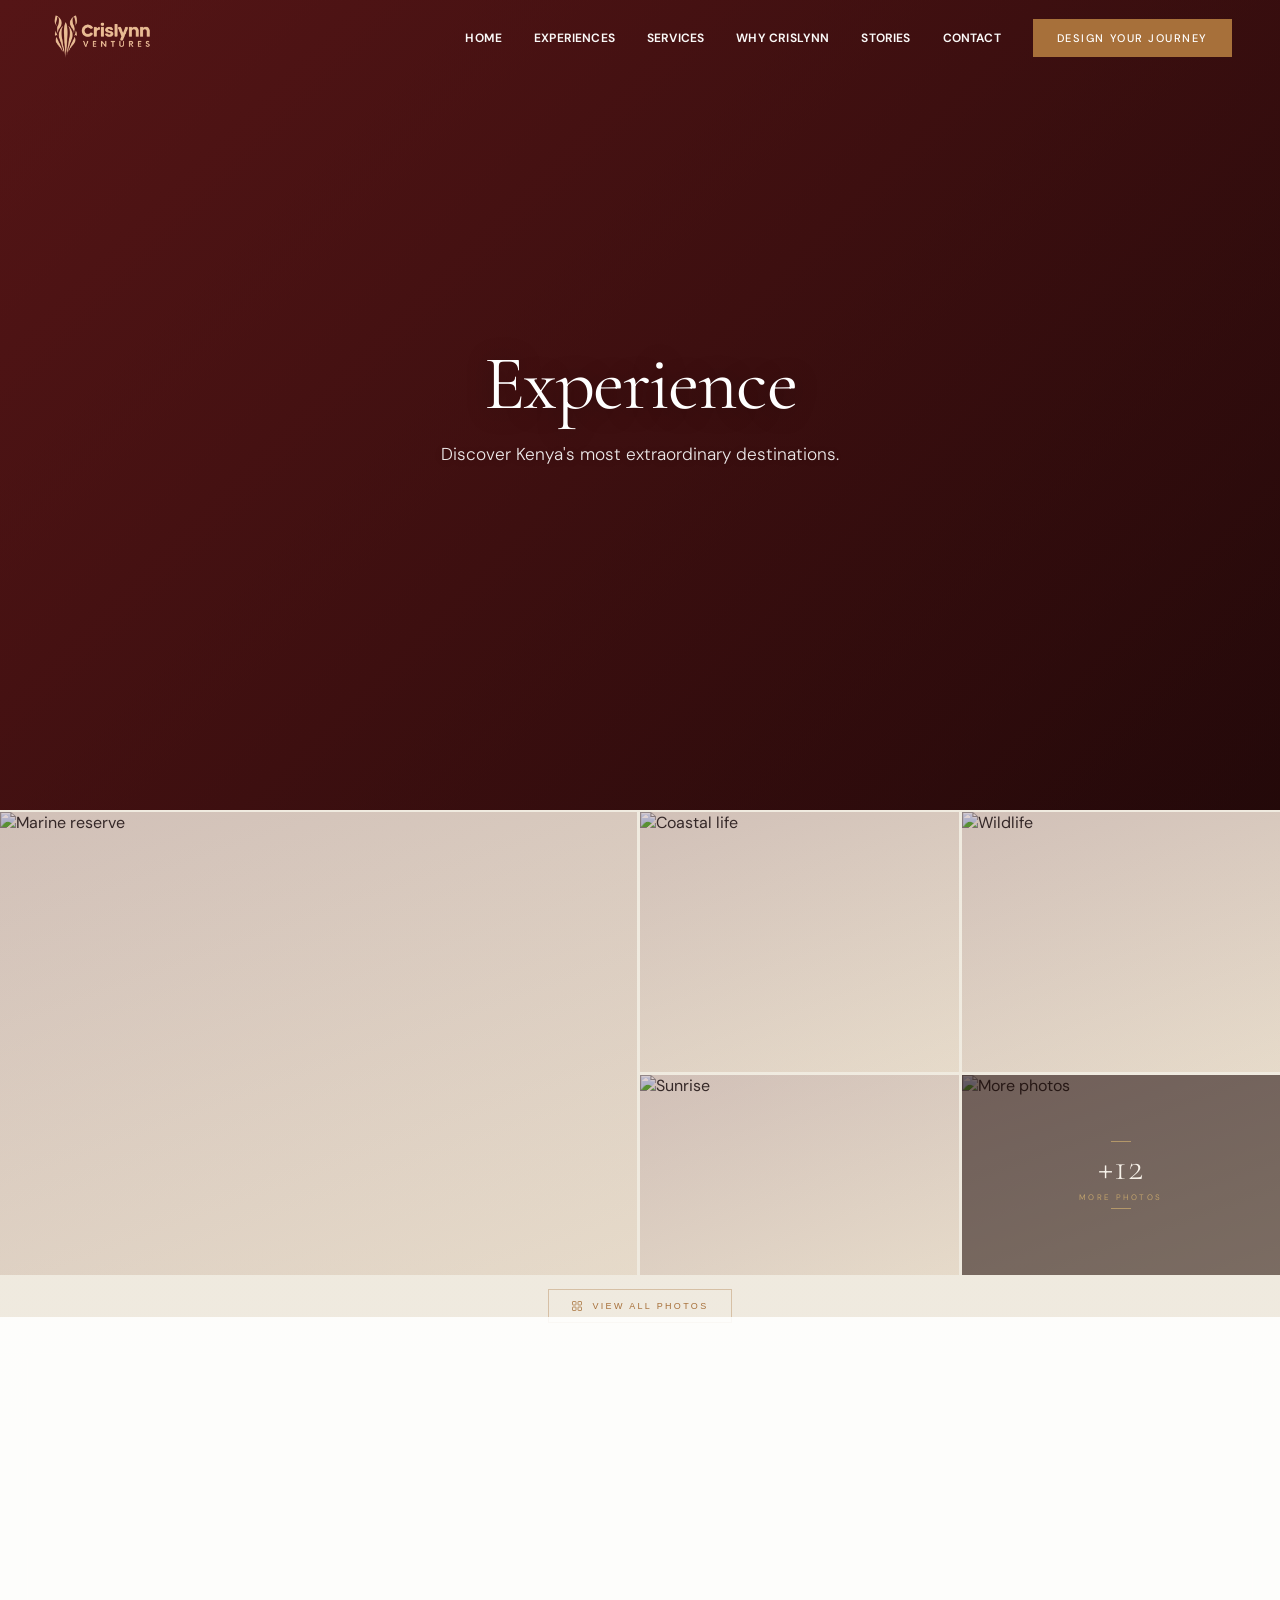
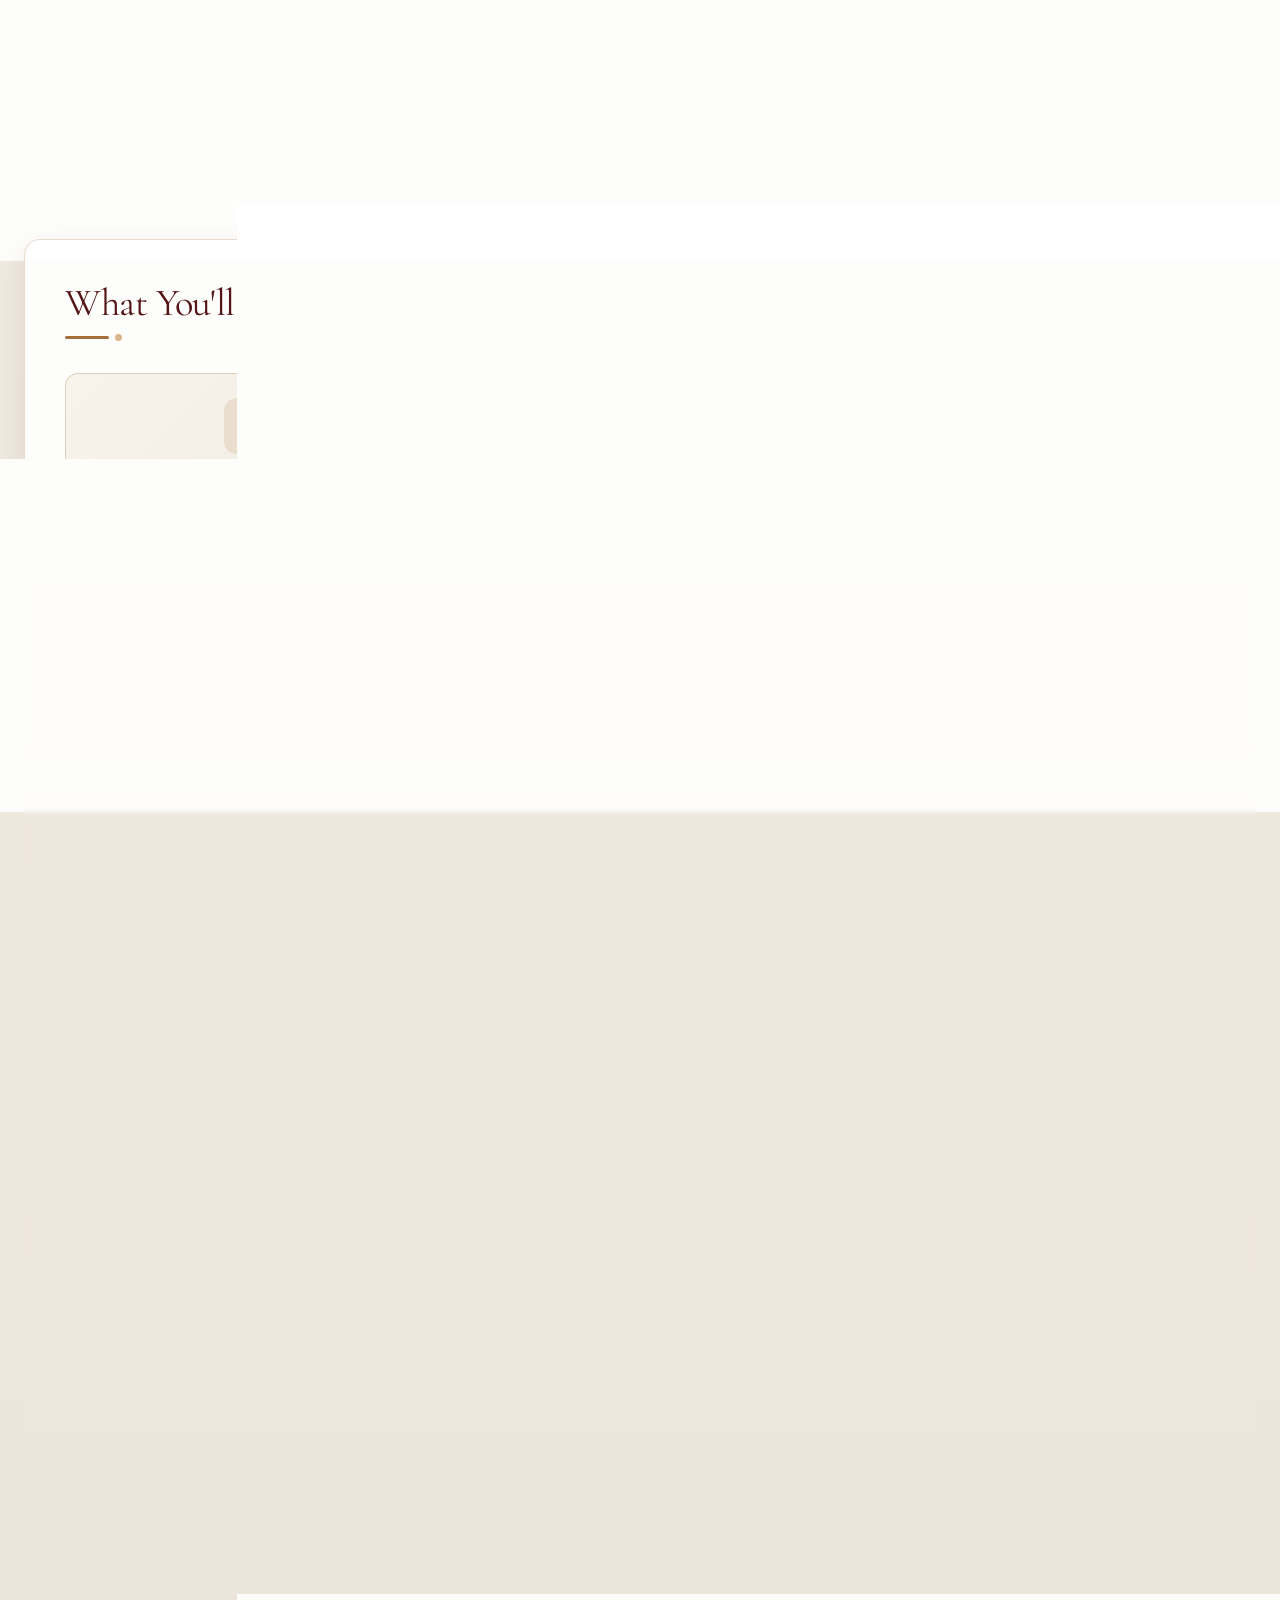
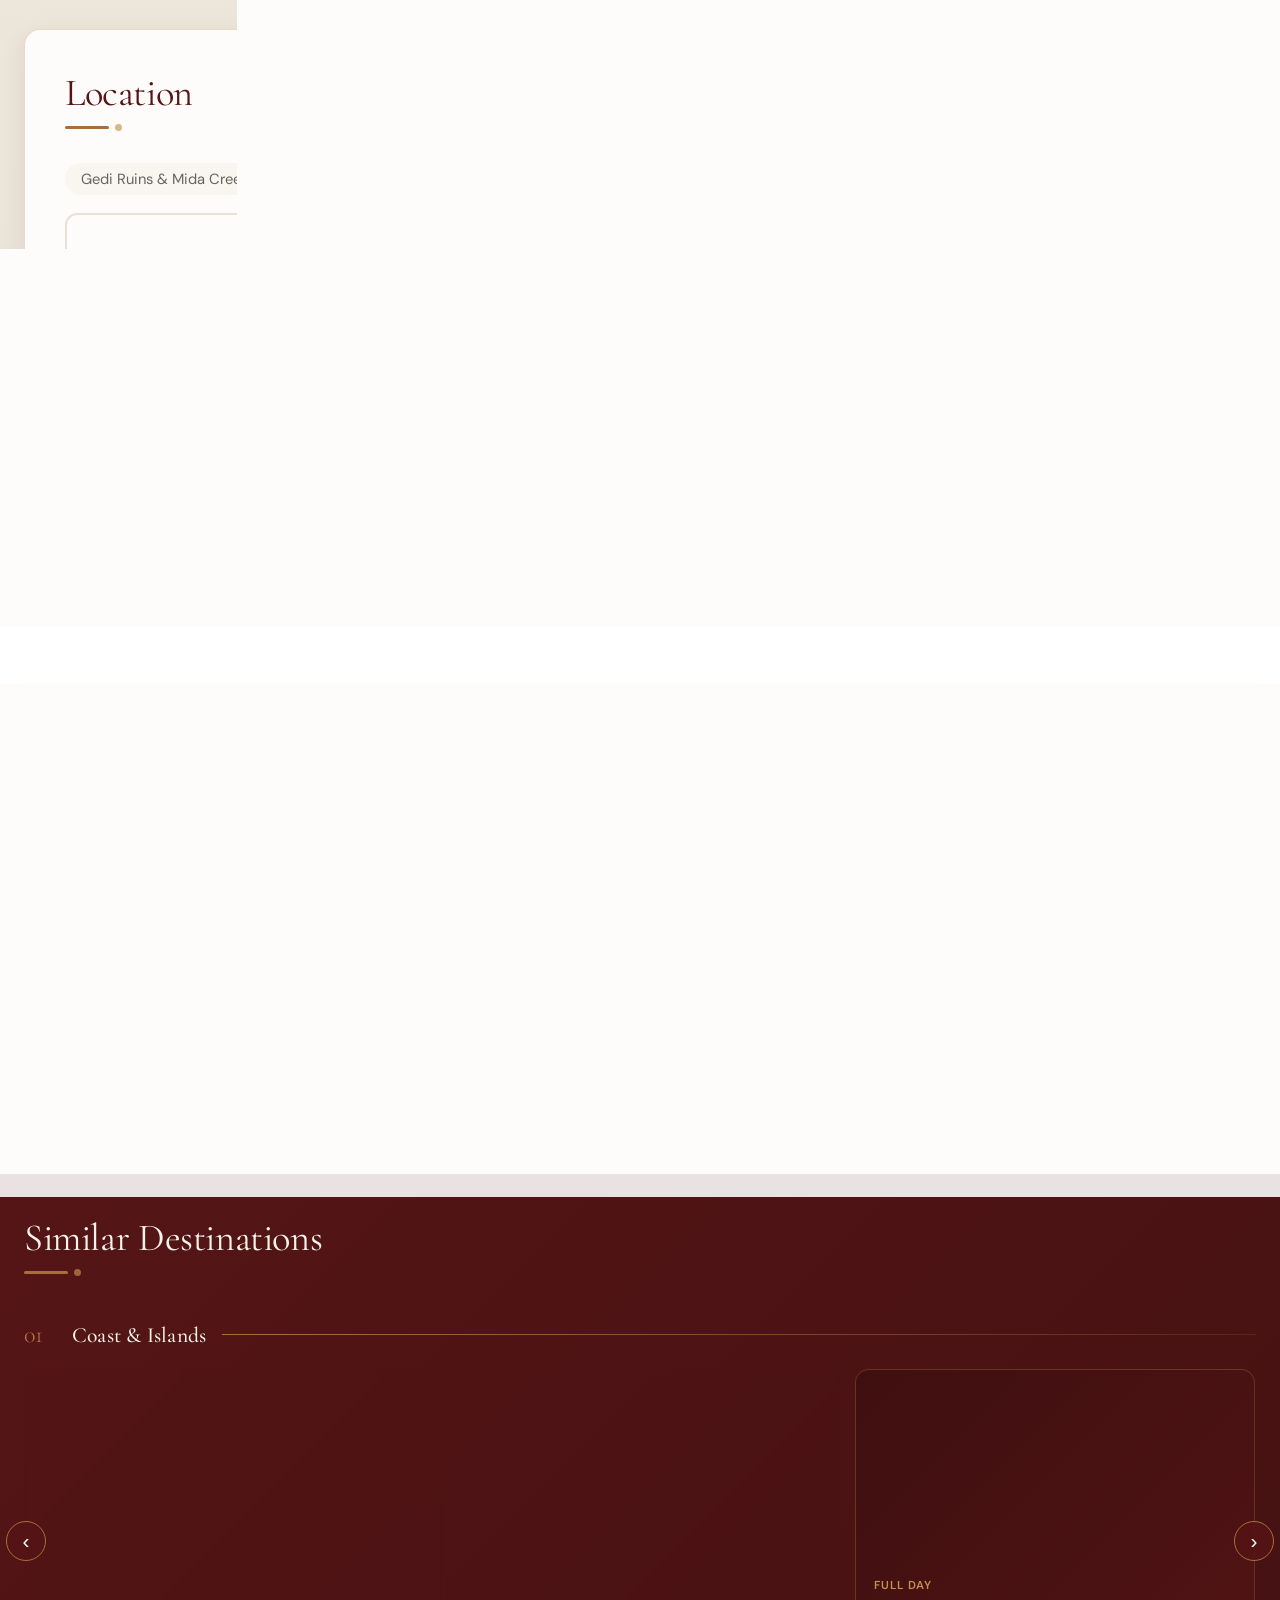
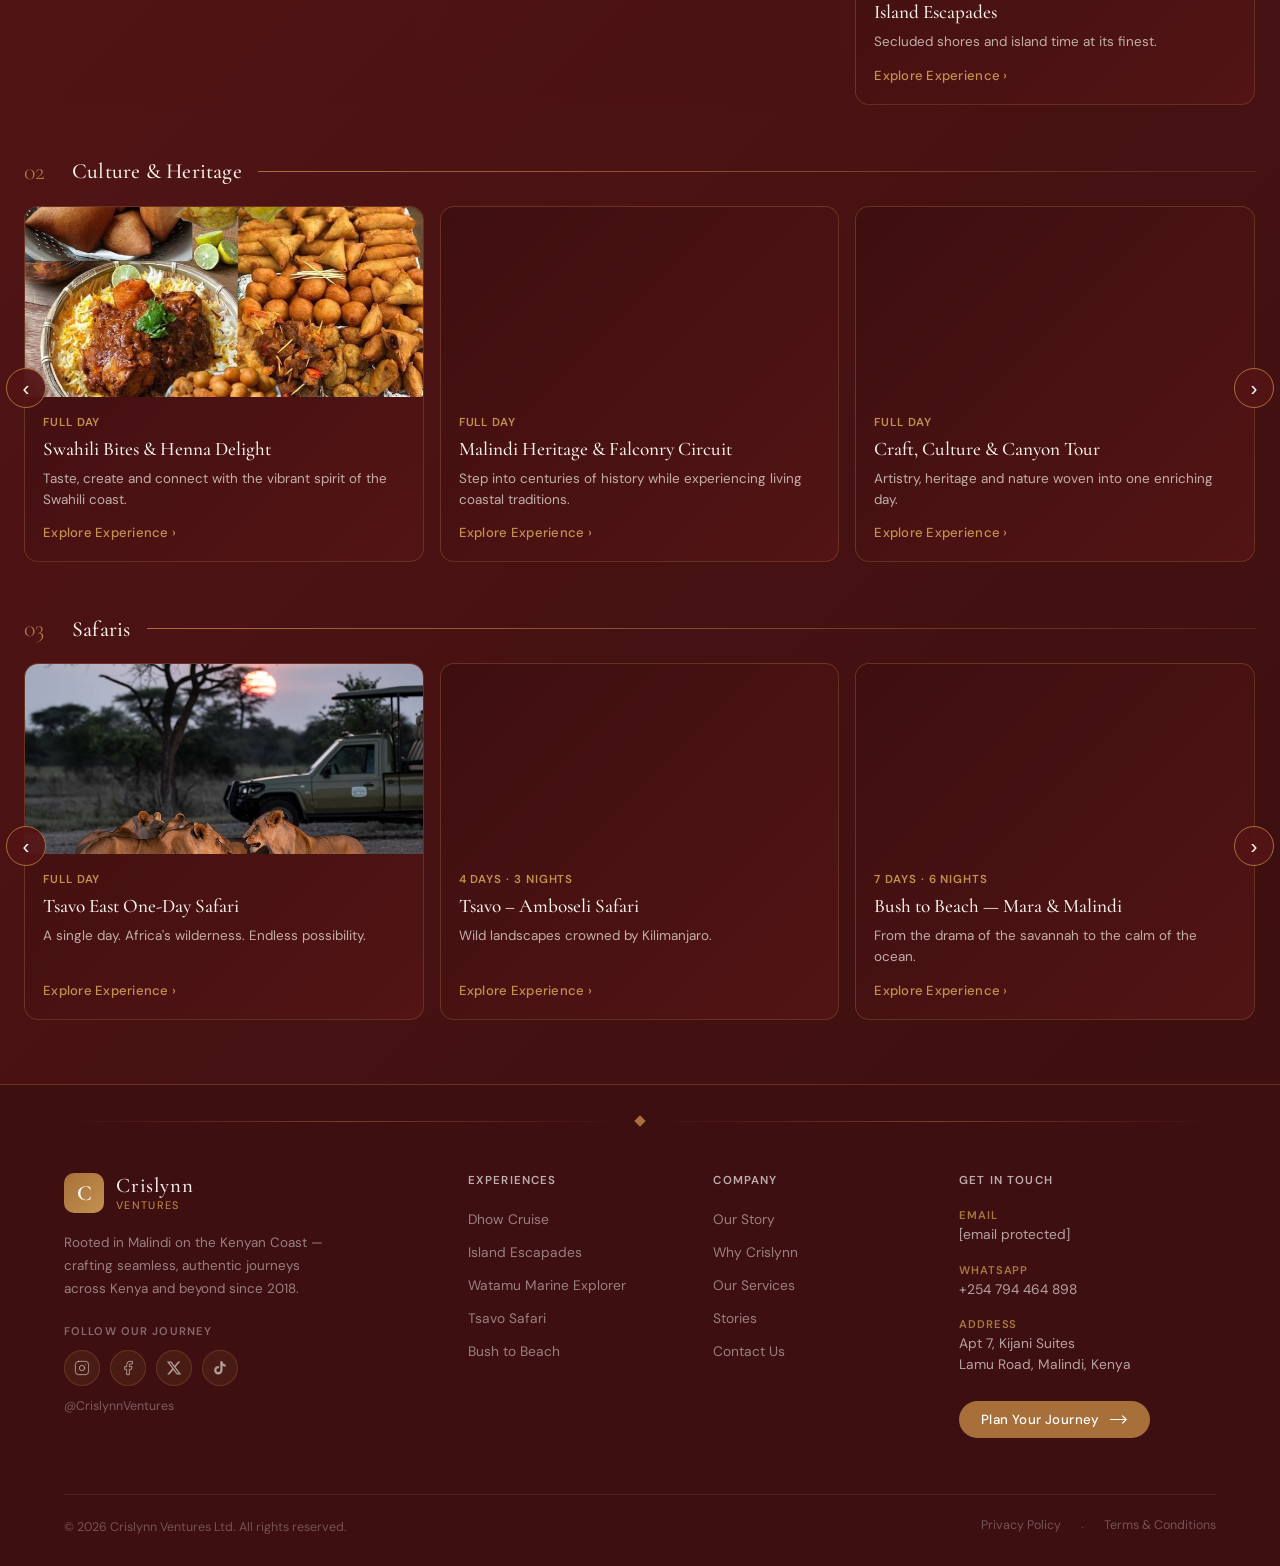
==== commit 6a4dc239: "Add files via upload" ====
--- a/ancientStones.html
+++ b/ancientStones.html
@@ -215,7 +215,7 @@
 #heroVideo {
   position: absolute; top: 0; left: 0;
   width: 100%; height: 100%;
-  object-fit: fill; z-index: 0;
+  object-fit: cover; z-index: 0;
   display: none;
   opacity: 0;
   transition: opacity .6s ease;
@@ -229,7 +229,7 @@
 #heroImage {
   position: absolute; top: 0; left: 0;
   width: 100%; height: 100%;
-  object-fit: fill; z-index: 0;
+  object-fit: cover; z-index: 0;
   display: none;
   opacity: 0;
   transition: opacity .6s ease;
@@ -366,68 +366,409 @@
 
 @media(max-width:600px) { .panel-dark { padding: 26px 18px; margin: 20px 0 0; } }
 
-/* ─── GALLERY ───────────────────────────────────── */
-
-.gallery-wrap { position: relative; margin-top: 28px; }
-
-.gallery-grid {
+/* ═══════════════════════════════════════════════
+   GALLERY + LIGHTBOX — complete css
+   ═══════════════════════════════════════════════ */
+@import url('https://fonts.googleapis.com/css2?family=Cormorant+Garamond:ital,wght@0,300;1,300&family=Montserrat:wght@200;300;400&display=swap');
+
+/* GALLERY WRAP — transparent, no container box */
+.gallery-wrap {
+  background: transparent;
+  padding: 0;
+  border-radius: 0;
+  margin-top: 2px;
+  overflow: visible;
+  position: relative;
+}
+
+/* MOSAIC GRID */
+.mosaic {
   display: grid;
-  grid-template-columns: 1.65fr 1fr;
-  grid-template-rows: 240px 240px;
+  grid-template-columns: 2fr 1fr 1fr;
+  grid-template-rows: 260px 200px;
   gap: 3px;
-}
-
-.g-cell { overflow: hidden; position: relative; cursor: pointer; }
-.g-cell.main { grid-row: 1 / 3; }
-
-.g-cell img {
-  width: 100%; height: 100%;
-  object-fit: cover; display: block;
-  transition: transform .5s ease;
-}
-
-.g-cell:hover img { transform: scale(1.05); }
-
-.g-cell::after {
-  content: ""; position: absolute; inset: 0;
-  background: linear-gradient(135deg, rgba(85,21,22,0.2) 0%, rgba(167,112,58,0.15) 100%);
-  transition: background .3s; pointer-events: none;
-}
-
-.g-cell:hover::after { background: linear-gradient(135deg, rgba(85,21,22,0.05) 0%, rgba(167,112,58,0.05) 100%); }
-
-.g-cell.more-cell img { filter: brightness(.45) sepia(0.2); }
-
-.g-more-label {
-  position: absolute; inset: 0;
-  display: flex; align-items: center; justify-content: center;
+  border-radius: 0;
+  overflow: hidden;
+}
+
+/* CELLS */
+.mc {
+  position: relative;
+  overflow: hidden;
+  cursor: pointer;
+  opacity: 0;
+  transform: scale(0.96);
+  transition: opacity 0.65s ease, transform 0.65s ease;
+}
+.mc.in {
+  opacity: 1;
+  transform: none;
+}
+
+/* staggered entrance delays */
+.mc:nth-child(1) { transition-delay: 0.04s; }
+.mc:nth-child(2) { transition-delay: 0.14s; }
+.mc:nth-child(3) { transition-delay: 0.22s; }
+.mc:nth-child(4) { transition-delay: 0.30s; }
+.mc:nth-child(5) { transition-delay: 0.38s; }
+
+/* hero cell spans both rows */
+.mc.hero { grid-row: 1 / 3; }
+
+/* IMAGES — full bleed, no black bars */
+.mc img {
+  position: absolute;
+  inset: 0;
+  width: 100%;
+  height: 100%;
+  object-fit: cover;
+  object-position: center;
+  display: block;
+  transition: transform 0.65s cubic-bezier(0.25, 0.46, 0.45, 0.94);
+}
+.mc:hover img {
+  transform: scale(1.06);
+}
+
+/* WARM TINT OVERLAY */
+.mc::before {
+  content: '';
+  position: absolute;
+  inset: 0;
+  z-index: 1;
+  pointer-events: none;
+  background: linear-gradient(160deg, rgba(85, 21, 22, 0.2) 0%, rgba(167, 112, 58, 0.13) 100%);
+  transition: opacity 0.35s ease;
+}
+.mc:hover::before {
+  opacity: 0.3;
+}
+
+/* GOLD BORDER ON HOVER */
+.br {
+  position: absolute;
+  inset: 0;
+  z-index: 3;
+  pointer-events: none;
+  border: 1.5px solid rgba(167, 112, 58, 0);
+  transition: border-color 0.35s ease;
+}
+.mc:hover .br {
+  border-color: rgba(167, 112, 58, 0.55);
+}
+
+/* +12 OVERLAY */
+.mc-over {
+  position: absolute;
+  inset: 0;
+  z-index: 2;
+  display: flex;
+  flex-direction: column;
+  align-items: center;
+  justify-content: center;
+  gap: 6px;
+  background: rgba(26, 8, 5, 0.52);
+  transition: background 0.35s ease;
+}
+.mc:hover .mc-over {
+  background: rgba(26, 8, 5, 0.35);
+}
+
+.mc-over-rule {
+  width: 20px;
+  height: 1px;
+  background: #c9a96e;
+  opacity: 0.75;
+}
+
+.mc-over-n {
   font-family: 'Cormorant Garamond', serif;
-  font-size: 2.2rem; font-weight: 300;
-  color: white; z-index: 2; pointer-events: none;
-  text-shadow: 0 2px 15px rgba(0,0,0,0.5);
+  font-weight: 300;
+  font-size: 38px;
+  color: #f7f2ea;
+  line-height: 1;
+  letter-spacing: 0.02em;
+}
+
+.mc-over-lbl {
+  font-size: 8px;
+  letter-spacing: 0.3em;
+  text-transform: uppercase;
+  color: rgba(201, 169, 110, 0.9);
+}
+
+/* FOOTER - view all button only */
+.gw-foot {
+  display: flex;
+  align-items: center;
+  justify-content: center;
+  margin-top: 14px;
+  opacity: 0;
+  transform: translateY(6px);
+  transition: opacity 0.65s ease 0.5s, transform 0.65s ease 0.5s;
+}
+.gw-foot.in {
+  opacity: 1;
+  transform: none;
 }
 
 .gallery-view-btn {
-  position: absolute; bottom: 20px; left: 50%;
+  display: flex;
+  align-items: center;
+  gap: 9px;
+  background: transparent;
+  border: 1px solid rgba(167, 112, 58, 0.35);
+  color: #a7703a;
+  font-family: 'Montserrat', sans-serif;
+  font-size: 9px;
+  font-weight: 300;
+  letter-spacing: 0.26em;
+  text-transform: uppercase;
+  padding: 10px 22px;
+  cursor: pointer;
+  border-radius: 0;
+  transition: background 0.3s, border-color 0.3s, letter-spacing 0.3s, color 0.3s;
+}
+.gallery-view-btn:hover {
+  background: rgba(167, 112, 58, 0.07);
+  border-color: rgba(167, 112, 58, 0.7);
+  letter-spacing: 0.33em;
+  color: #c9893a;
+}
+.gallery-view-btn svg {
+  transition: transform 0.3s ease;
+  flex-shrink: 0;
+}
+.gallery-view-btn:hover svg {
+  transform: rotate(45deg);
+}
+
+/* Light box  */
+#lightbox {
+  display: none;
+  position: fixed;
+  inset: 0;
+  background: rgba(7, 5, 3, 0.92);
+  z-index: 9999;
+  flex-direction: column;
+  align-items: center;
+  justify-content: center;
+  overflow: hidden;
+  font-family: 'Montserrat', sans-serif;
+  user-select: none;
+}
+#lightbox.open {
+  display: flex;
+}
+
+/* vignette */
+#lightbox::after {
+  content: '';
+  position: absolute;
+  inset: 0;
+  background: radial-gradient(ellipse at center, transparent 35%, rgba(0, 0, 0, 0.65) 100%);
+  pointer-events: none;
+  z-index: 0;
+}
+
+/* ── Top bar: dots + counter ── */
+#lb-topbar {
+  position: absolute;
+  top: 0;
+  left: 0;
+  right: 0;
+  z-index: 10;
+  display: flex;
+  flex-direction: column;
+  align-items: center;
+  padding: 22px 60px 16px;
+  background: linear-gradient(to bottom, rgba(0, 0, 0, 0.55), transparent);
+  gap: 9px;
+}
+
+#lb-dots {
+  display: flex;
+  gap: 6px;
+  align-items: center;
+  max-width: calc(100vw - 120px);
+  overflow: hidden;
+}
+
+.lb-dot {
+  width: 5px;
+  height: 5px;
+  border-radius: 50%;
+  background: rgba(255, 255, 255, 0.22);
+  cursor: pointer;
+  flex-shrink: 0;
+  transition: all 0.45s cubic-bezier(0.34, 1.56, 0.64, 1);
+}
+.lb-dot.active {
+  background: #c9a96e;
+  width: 22px;
+  border-radius: 3px;
+}
+.lb-dot:hover:not(.active) {
+  background: rgba(255, 255, 255, 0.5);
+  transform: scale(1.3);
+}
+
+#lb-counter {
+  font-family: 'Cormorant Garamond', serif;
+  font-weight: 300;
+  font-style: italic;
+  font-size: 11px;
+  letter-spacing: 0.25em;
+  color: rgba(201, 169, 110, 0.6);
+  text-transform: uppercase;
+  transition: opacity 0.3s;
+}
+
+/* ── Close button ── */
+#lbClose {
+  position: absolute;
+  top: 18px;
+  right: 22px;
+  z-index: 20;
+  background: none;
+  border: 1px solid rgba(255, 255, 255, 0.15);
+  color: rgba(255, 255, 255, 0.5);
+  width: 34px;
+  height: 34px;
+  border-radius: 50%;
+  cursor: pointer;
+  display: flex;
+  align-items: center;
+  justify-content: center;
+  font-size: 14px;
+  transition: all 0.3s ease;
+}
+#lbClose:hover {
+  background: rgba(255, 255, 255, 0.08);
+  color: #fff;
+  border-color: rgba(255, 255, 255, 0.4);
+  transform: rotate(90deg);
+}
+
+/* ── Stage ── */
+#lb-stage {
+  position: relative;
+  z-index: 5;
+  width: 100%;
+  height: 100%;
+  display: flex;
+  align-items: center;
+  justify-content: center;
+  padding: 80px;
+  box-sizing: border-box;
+  cursor: grab;
+}
+#lb-stage.dragging {
+  cursor: grabbing;
+}
+
+/* ── Main image ── */
+#lbImg {
+  max-width: 100%;
+  max-height: 78vh;
+  width: auto;
+  height: auto;
+  object-fit: contain;
+  display: block;
+  border-radius: 2px;
+  pointer-events: none;
+  box-shadow: 0 28px 80px rgba(0, 0, 0, 0.85), 0 0 0 1px rgba(255, 255, 255, 0.03);
+  transition: opacity 0.5s cubic-bezier(0.4, 0, 0.2, 1), transform 0.5s cubic-bezier(0.4, 0, 0.2, 1);
+  will-change: transform, opacity;
+}
+#lbImg.fading-out {
+  opacity: 0;
+  transform: scale(0.97);
+}
+
+/* ── Caption ── */
+#lb-caption {
+  position: absolute;
+  bottom: 0;
+  left: 0;
+  right: 0;
+  z-index: 10;
+  text-align: center;
+  padding: 12px 40px 22px;
+  background: linear-gradient(to top, rgba(0, 0, 0, 0.6), transparent);
+  pointer-events: none;
+}
+#lb-alt {
+  font-family: 'Cormorant Garamond', serif;
+  font-weight: 300;
+  font-style: italic;
+  font-size: 12px;
+  letter-spacing: 0.15em;
+  color: rgba(255, 255, 255, 0.38);
+  transition: opacity 0.4s;
+}
+
+/* ── Arrows ── */
+.lb-arrow {
+  position: absolute;
+  top: 50%;
+  transform: translateY(-50%);
+  z-index: 10;
+  background: none;
+  border: none;
+  cursor: pointer;
+  padding: 20px 12px;
+  opacity: 0.3;
+  transition: opacity 0.3s ease;
+}
+.lb-arrow:hover {
+  opacity: 1;
+}
+#lbPrev { left: 14px; }
+#lbNext { right: 14px; }
+
+.arrow-line {
+  width: 36px;
+  height: 1px;
+  background: #c9a96e;
+  position: relative;
+  transition: width 0.3s ease;
+}
+.lb-arrow:hover .arrow-line {
+  width: 50px;
+}
+.arrow-line::after {
+  content: '';
+  position: absolute;
+  top: -4px;
+  width: 8px;
+  height: 8px;
+  border-top: 1px solid #c9a96e;
+  border-right: 1px solid #c9a96e;
+}
+#lbPrev .arrow-line::after {
+  left: 0;
+  transform: rotate(-135deg);
+}
+#lbNext .arrow-line::after {
+  right: 0;
+  transform: rotate(45deg);
+}
+
+/* Drag hint */ 
+#lb-hint {
+  position: absolute;
+  bottom: 50px;
+  left: 50%;
   transform: translateX(-50%);
-  background: rgba(247,242,234,.95);
-  backdrop-filter: blur(8px);
-  border: 1px solid rgba(167,112,58,0.3);
-  padding: 10px 24px; border-radius: 99px;
-  font-family: 'DM Sans', sans-serif;
-  font-size: .88rem; font-weight: 500;
-  color: var(--red); cursor: pointer;
-  display: flex; align-items: center; gap: 8px;
-  box-shadow: 0 4px 20px rgba(0,0,0,.25);
-  transition: all .2s ease;
-  z-index: 4; white-space: nowrap;
-}
-
-.gallery-view-btn:hover {
-  background: var(--white);
-  transform: translateX(-50%) translateY(-2px);
-  border-color: var(--gold);
-  box-shadow: 0 8px 24px rgba(0,0,0,.3);
+  z-index: 10;
+  font-size: 9px;
+  letter-spacing: 0.22em;
+  color: rgba(255, 255, 255, 0.18);
+  white-space: nowrap;
+  text-transform: uppercase;
+  pointer-events: none;
+  transition: opacity 1.2s ease;
 }
 
 /* ─── OVERVIEW ──────────────────────────────────── */
@@ -857,39 +1198,98 @@
   </div>
 </section>
 
-
 <!-- ════════════════════════════════════════════════
-     PAGE BODY — edit everything below freely
-     The hero above is the only auto-populated part
+     PAGE BODY
 ════════════════════════════════════════════════ -->
 
 <div class="page-wrap">
 
-  <!-- ① GALLERY — full bleed -->
-  <div class="gallery-wrap" id="galleryWrap">
-    <div class="gallery-grid">
-      <div class="g-cell main" data-idx="0">
-        <img src="https://images.unsplash.com/photo-1516426122078-c23e76319801?w=900&q=80" alt="Safari sunset">
+    <!-- ═══════════════════════════════════════════════
+     GALLERY SECTION
+     ═══════════════════════════════════════════════ -->
+<div class="gallery-wrap" id="galleryWrap">
+
+  <div class="mosaic">
+
+    <div class="mc hero" data-idx="0">
+      <img src="images/Stones1.jpg" alt="Marine reserve">
+      <div class="br"></div>
+    </div>
+
+    <div class="mc" data-idx="1">
+      <img src="images/Stones2.jpg" alt="Coastal life">
+      <div class="br"></div>
+    </div>
+
+    <div class="mc" data-idx="2">
+      <img src="images/Stones3.jpeg" alt="Wildlife">
+      <div class="br"></div>
+    </div>
+
+    <div class="mc" data-idx="3">
+      <img src="images/Stones4.jpg" alt="Sunrise">
+      <div class="br"></div>
+    </div>
+
+    <!-- +12 cell — clicking opens lightbox at index 4 -->
+    <div class="mc more-cell" data-idx="4">
+      <img src="images/Stones5.jpg" alt="More photos">
+      <div class="mc-over">
+        <div class="mc-over-rule"></div>
+        <div class="mc-over-n">+12</div>
+        <div class="mc-over-lbl">more photos</div>
+        <div class="mc-over-rule"></div>
       </div>
-      <div class="g-cell" data-idx="1">
-        <img src="https://images.unsplash.com/photo-1547471080-7cc2caa01a7e?w=600&q=80" alt="Acacia at sunset">
-      </div>
-      <div class="g-cell more-cell" data-idx="2">
-        <img src="https://images.unsplash.com/photo-1509316785289-025f5b846b35?w=600&q=80" alt="Landscape">
-        <div class="g-more-label">+12 more</div>
-      </div>
-    </div>
-    <button class="gallery-view-btn" id="viewAllBtn">
-      <svg width="15" height="15" viewBox="0 0 24 24" fill="none" stroke="currentColor" stroke-width="2">
+      <div class="br"></div>
+    </div>
+
+  </div>
+
+  <!-- View all button sits below the grid, no wrapper box -->
+  <div class="gw-foot" id="gwFoot">
+    <button class="gallery-view-btn" id="viewAllBtnMain">
+      <svg width="12" height="12" viewBox="0 0 24 24" fill="none" stroke="currentColor" stroke-width="1.5">
         <rect x="3" y="3" width="7" height="7" rx="1"/>
         <rect x="14" y="3" width="7" height="7" rx="1"/>
         <rect x="3" y="14" width="7" height="7" rx="1"/>
         <rect x="14" y="14" width="7" height="7" rx="1"/>
       </svg>
-      View All Photos
+      View all photos
     </button>
   </div>
 
+</div>
+
+<!-- ═══════════════════════════════════════════════
+     LIGHTBOX — place anywhere in <body>
+     ═══════════════════════════════════════════════ -->
+<div id="lightbox">
+
+  <!-- dots + counter -->
+  <div id="lb-topbar">
+    <div id="lb-dots"></div>
+    <div id="lb-counter"></div>
+  </div>
+
+  <!-- close -->
+  <button id="lbClose">&#10005;</button>
+
+  <!-- stage: drag area + arrows + photo -->
+  <div id="lb-stage">
+    <button class="lb-arrow" id="lbPrev"><div class="arrow-line"></div></button>
+    <img id="lbImg" src="" alt="" draggable="false">
+    <button class="lb-arrow" id="lbNext"><div class="arrow-line"></div></button>
+  </div>
+
+  <!-- caption -->
+  <div id="lb-caption">
+    <div id="lb-alt"></div>
+  </div>
+
+  <!-- drag hint fades out -->
+  <div id="lb-hint">drag to navigate</div>
+
+</div>
 
 <!-- ② OVERVIEW -->
 <div class="panel">
@@ -1497,88 +1897,138 @@
 
 })();
 
-
-/* ══════════════════════════════════════════════════
-   3.  GALLERY LIGHTBOX
-══════════════════════════════════════════════════ */
-
+/* ═══════════════════════════════════════════════
+   3. GALLERY + LIGHTBOX — complete js
+   ═══════════════════════════════════════════════ */
+
+/* ── Full image list —  */
 const IMGS = [
-  { src:"https://images.unsplash.com/photo-1516426122078-c23e76319801?w=1200&q=85", alt:"Safari sunset" },
-  { src:"https://images.unsplash.com/photo-1547471080-7cc2caa01a7e?w=1200&q=85", alt:"Acacia at sunset" },
-  { src:"https://images.unsplash.com/photo-1509316785289-025f5b846b35?w=1200&q=85", alt:"Misty landscape" },
-  { src:"https://images.unsplash.com/photo-1551632436-cbf8dd35adfa?w=1200&q=85", alt:"Elephants and Kilimanjaro" },
-  { src:"https://images.unsplash.com/photo-1504173010664-32509107de5c?w=1200&q=85", alt:"Serengeti plains" },
-  { src:"https://images.unsplash.com/photo-1564760290292-23341e4df6ec?w=1200&q=85", alt:"Samburu reserve" },
-  { src:"https://images.unsplash.com/photo-1534177616072-ef7dc120449d?w=1200&q=85", alt:"Lion on savanna" },
-  { src:"https://images.unsplash.com/photo-1612428977562-6ae16d9ef9e2?w=1200&q=85", alt:"Giraffe at golden hour" },
-  { src:"https://images.unsplash.com/photo-1549366021-9f761d450615?w=1200&q=85", alt:"Hot air balloon" },
-  { src:"https://images.unsplash.com/photo-1523805009345-7448845a9e53?w=1200&q=85", alt:"Maasai warrior" },
-  { src:"https://images.unsplash.com/photo-1530026405186-ed1f139313f8?w=1200&q=85", alt:"Wildebeest migration" },
-  { src:"https://images.unsplash.com/photo-1452378174528-3090a4bba7b2?w=1200&q=85", alt:"Leopard on tree" },
-  { src:"https://images.unsplash.com/photo-1551190822-a9333d879b1f?w=1200&q=85", alt:"Cheetah on plains" },
-  { src:"https://images.unsplash.com/photo-1583416750470-965b2707b355?w=1200&q=85", alt:"Buffalo herd" },
-  { src:"https://images.unsplash.com/photo-1559494007-9f5847c49d94?w=1200&q=85", alt:"Ocean sunset" },
+  { src: 'images/Stones1.jpg',        alt: 'Marine reserve'         },
+  { src: 'images/Stones2.jpg',  alt: 'Coastal life'           },
+  { src: 'images/Stones3.jpeg',  alt: 'Wildlife'               },
+  { src: 'images/Stones4.jpg',  alt: 'Sunrise'                },
+  { src: 'images/Stones5.jpg',  alt: 'Watamu marine'          },
+  { src: 'images/Stones6.jpeg',  alt: 'Misty landscape'        },
+  { src: 'images/Stones7.jpg',  alt: 'Elephants and Kilimanjaro' },
+  { src: 'images/Stones8.jpg',  alt: 'Serengeti plains'       },
+  { src: 'images/Stones9.jpeg',  alt: 'Samburu reserve'        },
+  { src: 'images/Stones10.jpeg', alt: 'Lion on savanna'        },
+  { src: 'images/Stones11.jpg', alt: 'Giraffe at golden hour' },
+  { src: 'images/Stones12.jpg', alt: 'Hot air balloon'        },
+  { src: 'images/Stones13.jpeg', alt: 'Maasai warrior'         },
+  { src: 'images/Stones14.jpg', alt: 'Wildebeest migration'   },
+  { src: 'images/Stones15.jpg', alt: 'Leopard on tree'        },
 ];
 
+/* ── Element refs ── */
 const lb       = document.getElementById('lightbox');
 const lbImg    = document.getElementById('lbImg');
-const lbThumbs = document.getElementById('lbThumbs');
-const lbCount  = document.getElementById('lbCount');
-let cur  = 0;
-let busy = false;
-
-function buildThumbs() {
-  lbThumbs.innerHTML = '';
-  IMGS.forEach((img, i) => {
-    const t = document.createElement('img');
-    t.className = 'lb-thumb' + (i === cur ? ' active' : '');
-    t.src = img.src.replace('w=1200','w=130');
-    t.alt = img.alt;
-    t.addEventListener('click', () => goTo(i));
-    lbThumbs.appendChild(t);
+const lbDots   = document.getElementById('lb-dots');
+const lbCount  = document.getElementById('lb-counter');
+const lbAlt    = document.getElementById('lb-alt');
+const lbStage  = document.getElementById('lb-stage');
+const lbHint   = document.getElementById('lb-hint');
+
+let cur      = 0;
+let busy     = false;
+let hintTimer = null;
+
+/* ── drag state ── */
+let dragStartX = null;
+let dragDeltaX = 0;
+let isDragging = false;
+
+/*DOTS */
+function buildDots() {
+  lbDots.innerHTML = '';
+  IMGS.forEach((_, i) => {
+    const d = document.createElement('div');
+    d.className = 'lb-dot' + (i === cur ? ' active' : '');
+    d.addEventListener('click', () => goTo(i));
+    lbDots.appendChild(d);
   });
 }
 
-function updateThumbState() {
-  document.querySelectorAll('.lb-thumb').forEach((t,j) => t.classList.toggle('active', j === cur));
-  const active = lbThumbs.querySelectorAll('.lb-thumb')[cur];
-  if (active) active.scrollIntoView({ behavior:'smooth', block:'nearest', inline:'center' });
-}
-
+function syncDots() {
+  document.querySelectorAll('.lb-dot')
+    .forEach((d, i) => d.classList.toggle('active', i === cur));
+}
+
+/* NAVIGATE — smooth fade, no flash */
 function goTo(i) {
   if (busy) return;
   busy = true;
-  cur  = (i + IMGS.length) % IMGS.length;
-  lbImg.style.opacity = '0';
-  lbCount.textContent = (cur + 1) + ' / ' + IMGS.length;
-  updateThumbState();
-  const next    = new Image();
-  next.onload   = () => { lbImg.src = IMGS[cur].src; lbImg.alt = IMGS[cur].alt; lbImg.style.opacity = '1'; busy = false; };
-  next.onerror  = () => { lbImg.src = IMGS[cur].src; lbImg.style.opacity = '1'; busy = false; };
-  next.src = IMGS[cur].src;
-}
-
+  cur = ((i % IMGS.length) + IMGS.length) % IMGS.length;
+
+  lbImg.classList.add('fading-out');
+  lbAlt.style.opacity  = '0';
+  lbCount.style.opacity = '0.3';
+  syncDots();
+
+  const preload    = new Image();
+  preload.onload   = loadDone;
+  preload.onerror  = loadDone;
+  preload.src      = IMGS[cur].src;
+
+  function loadDone() {
+    setTimeout(() => {
+      lbImg.src   = IMGS[cur].src;
+      lbImg.alt   = IMGS[cur].alt;
+      lbImg.classList.remove('fading-out');
+      lbAlt.textContent    = IMGS[cur].alt;
+      lbAlt.style.opacity  = '1';
+      lbCount.textContent  = (cur + 1) + ' / ' + IMGS.length;
+      lbCount.style.opacity = '1';
+      setTimeout(() => { busy = false; }, 500);
+    }, 60);
+  }
+}
+
+/*  OPEN LIGHTBOX */
 function openLb(i) {
-  cur = (i + IMGS.length) % IMGS.length;
+  cur = ((i % IMGS.length) + IMGS.length) % IMGS.length;
+
   lb.classList.add('open');
   document.body.style.overflow = 'hidden';
-  buildThumbs();
-  lbImg.src           = IMGS[cur].src;
-  lbImg.alt           = IMGS[cur].alt;
-  lbImg.style.opacity = '1';
-  lbCount.textContent = (cur + 1) + ' / ' + IMGS.length;
-}
-
+
+  buildDots();
+
+  lbImg.src              = IMGS[cur].src;
+  lbImg.alt              = IMGS[cur].alt;
+  lbImg.classList.remove('fading-out');
+  lbAlt.textContent      = IMGS[cur].alt;
+  lbAlt.style.opacity    = '1';
+  lbCount.textContent    = (cur + 1) + ' / ' + IMGS.length;
+  lbCount.style.opacity  = '1';
+  lbHint.style.opacity   = '1';
+
+  clearTimeout(hintTimer);
+  hintTimer = setTimeout(() => { lbHint.style.opacity = '0'; }, 3500);
+}
+
+/* CLOSE LIGHTBOX */
 function closeLb() {
   lb.classList.remove('open');
   document.body.style.overflow = '';
-}
-
-document.getElementById('lbClose').addEventListener('click', closeLb);
-document.getElementById('lbPrev').addEventListener('click', () => goTo(cur - 1));
-document.getElementById('lbNext').addEventListener('click', () => goTo(cur + 1));
-lb.addEventListener('click', e => { if (e.target === lb) closeLb(); });
-
+  clearTimeout(hintTimer);
+}
+
+/* BUTTON LISTENERS */
+document.getElementById('lbClose')
+  .addEventListener('click', closeLb);
+
+document.getElementById('lbPrev')
+  .addEventListener('click', () => goTo(cur - 1));
+
+document.getElementById('lbNext')
+  .addEventListener('click', () => goTo(cur + 1));
+
+/* clicking the dark backdrop closes lightbox */
+lb.addEventListener('click', e => {
+  if (e.target === lb) closeLb();
+});
+
+/* KEYBOARD */
 document.addEventListener('keydown', e => {
   if (!lb.classList.contains('open')) return;
   if (e.key === 'ArrowRight') goTo(cur + 1);
@@ -1586,12 +2036,97 @@
   if (e.key === 'Escape')     closeLb();
 });
 
-document.querySelectorAll('.g-cell').forEach(cell => {
-  cell.addEventListener('click', () => openLb(parseInt(cell.dataset.idx) || 0));
+/* MOUSE DRAG */
+lbStage.addEventListener('mousedown', e => {
+  if (e.target.closest('.lb-arrow') || e.target.id === 'lbClose') return;
+  dragStartX = e.clientX;
+  dragDeltaX = 0;
+  isDragging = false;
+  lbStage.classList.add('dragging');
+  e.preventDefault();
 });
 
-document.getElementById('viewAllBtn').addEventListener('click', () => openLb(0));
-
+window.addEventListener('mousemove', e => {
+  if (dragStartX === null) return;
+  dragDeltaX = e.clientX - dragStartX;
+  isDragging = Math.abs(dragDeltaX) > 5;
+  if (isDragging) {
+    const progress = Math.min(Math.abs(dragDeltaX) / 180, 1);
+    lbImg.style.transform  = `translateX(${dragDeltaX * 0.18}px) scale(${1 - progress * 0.025})`;
+    lbImg.style.transition = 'none';
+  }
+});
+
+window.addEventListener('mouseup', () => {
+  if (dragStartX === null) return;
+  lbStage.classList.remove('dragging');
+  lbImg.style.transition = '';
+  lbImg.style.transform  = '';
+  if (isDragging && Math.abs(dragDeltaX) > 60) {
+    dragDeltaX < 0 ? goTo(cur + 1) : goTo(cur - 1);
+  }
+  dragStartX = null;
+  dragDeltaX = 0;
+  isDragging = false;
+});
+
+/* TOUCH SWIPE */
+lbStage.addEventListener('touchstart', e => {
+  dragStartX = e.touches[0].clientX;
+  dragDeltaX = 0;
+  isDragging = false;
+  lbImg.style.transition = 'none';
+}, { passive: true });
+
+lbStage.addEventListener('touchmove', e => {
+  if (dragStartX === null) return;
+  dragDeltaX   = e.touches[0].clientX - dragStartX;
+  isDragging   = Math.abs(dragDeltaX) > 5;
+  if (isDragging) {
+    const progress = Math.min(Math.abs(dragDeltaX) / 180, 1);
+    lbImg.style.transform = `translateX(${dragDeltaX * 0.18}px) scale(${1 - progress * 0.025})`;
+  }
+}, { passive: true });
+
+lbStage.addEventListener('touchend', () => {
+  lbImg.style.transition = '';
+  lbImg.style.transform  = '';
+  if (isDragging && Math.abs(dragDeltaX) > 60) {
+    dragDeltaX < 0 ? goTo(cur + 1) : goTo(cur - 1);
+  }
+  dragStartX = null;
+  dragDeltaX = 0;
+  isDragging = false;
+});
+
+/* GALLERY GRID */
+document.querySelectorAll('.mc').forEach(cell => {
+  cell.addEventListener('click', () => {
+    openLb(parseInt(cell.dataset.idx) || 0);
+  });
+});
+
+/* View all — always start from image 0 */
+document.getElementById('viewAllBtnMain')
+  .addEventListener('click', () => openLb(0));
+
+/* ENTRANCE ANIMATIONS */
+const gwObs = new IntersectionObserver(entries => {
+  entries.forEach(e => {
+    if (!e.isIntersecting) return;
+    e.target.classList.add('in');
+    gwObs.unobserve(e.target);
+  });
+}, { threshold: 0.06 });
+
+document.querySelectorAll('.mc').forEach(c => gwObs.observe(c));
+
+/* foot fades in after grid */
+setTimeout(() => {
+  const foot = document.getElementById('gwFoot');
+  if (foot) foot.classList.add('in');
+  document.querySelectorAll('.mc').forEach(c => c.classList.add('in'));
+}, 150);
 
 /* 4.  SIMILAR DESTINATIONS SLIDER */
 function slideSimExp(btn, dir) {
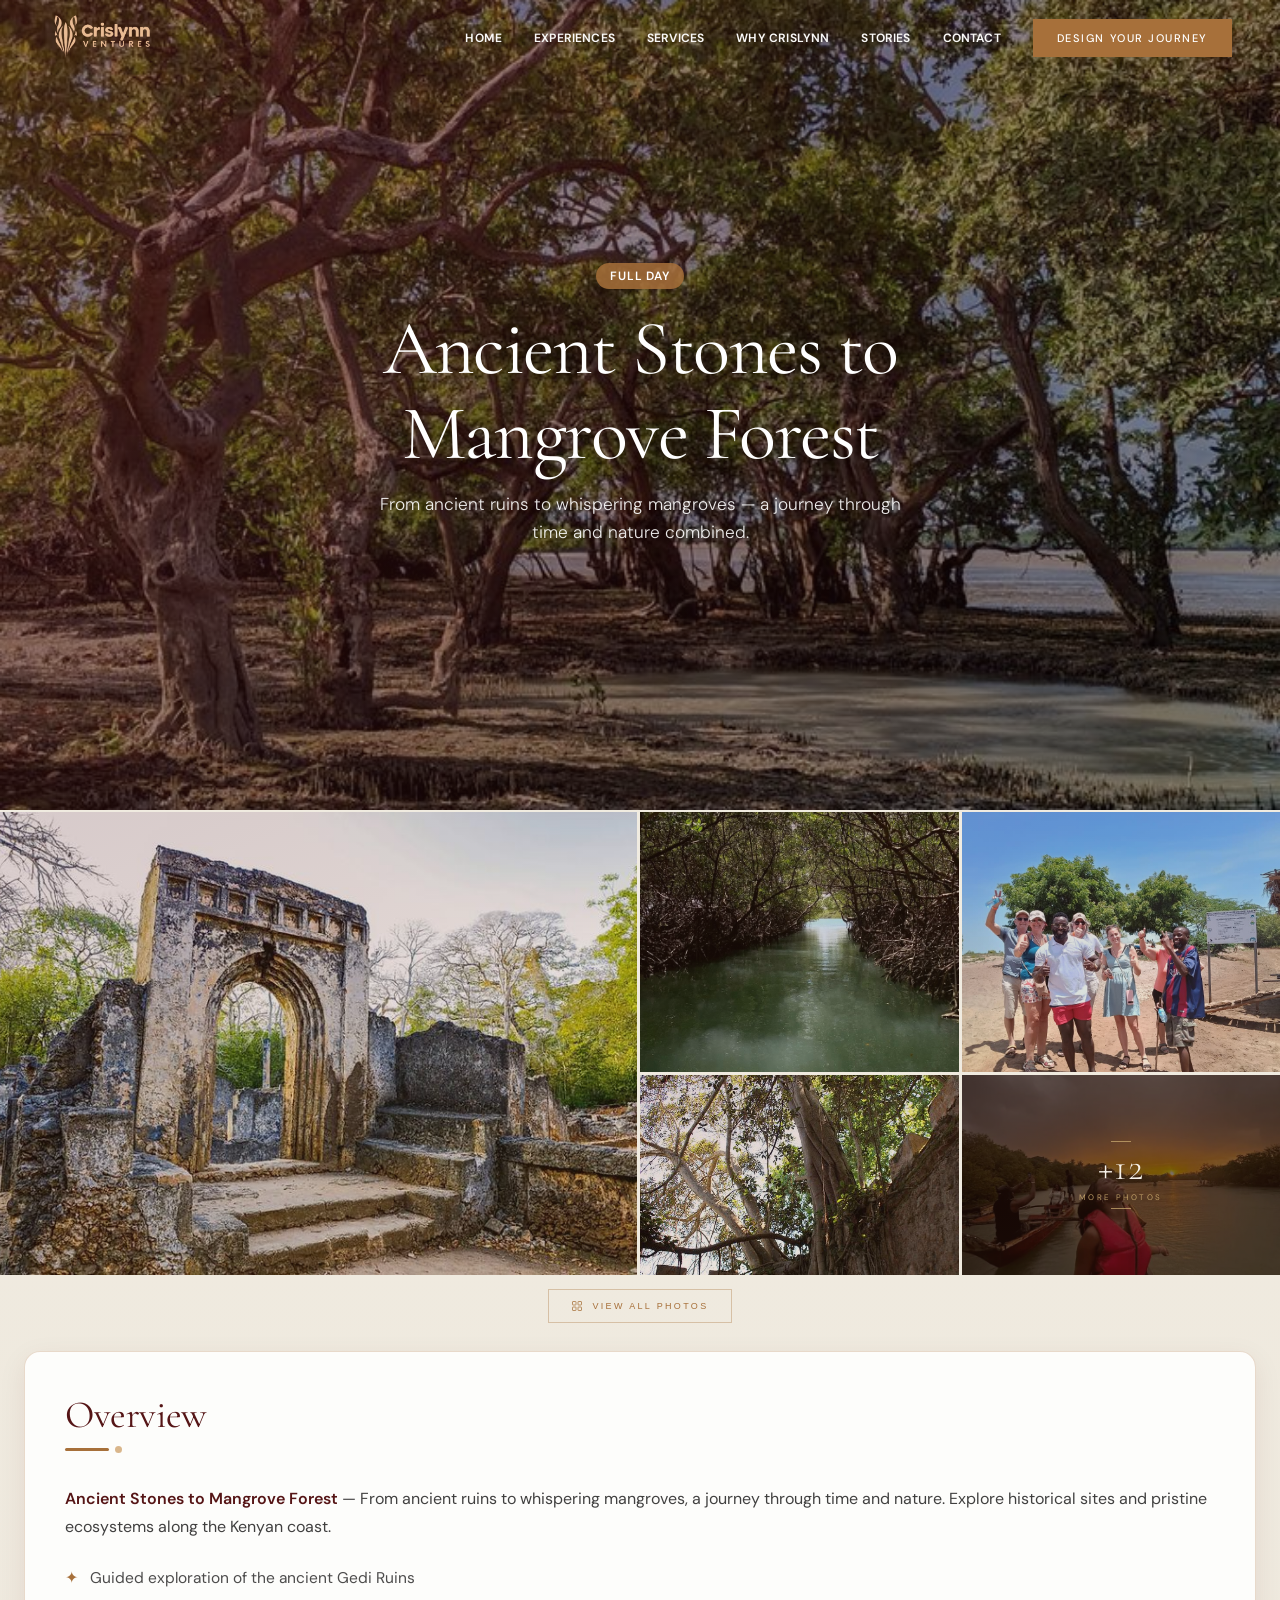
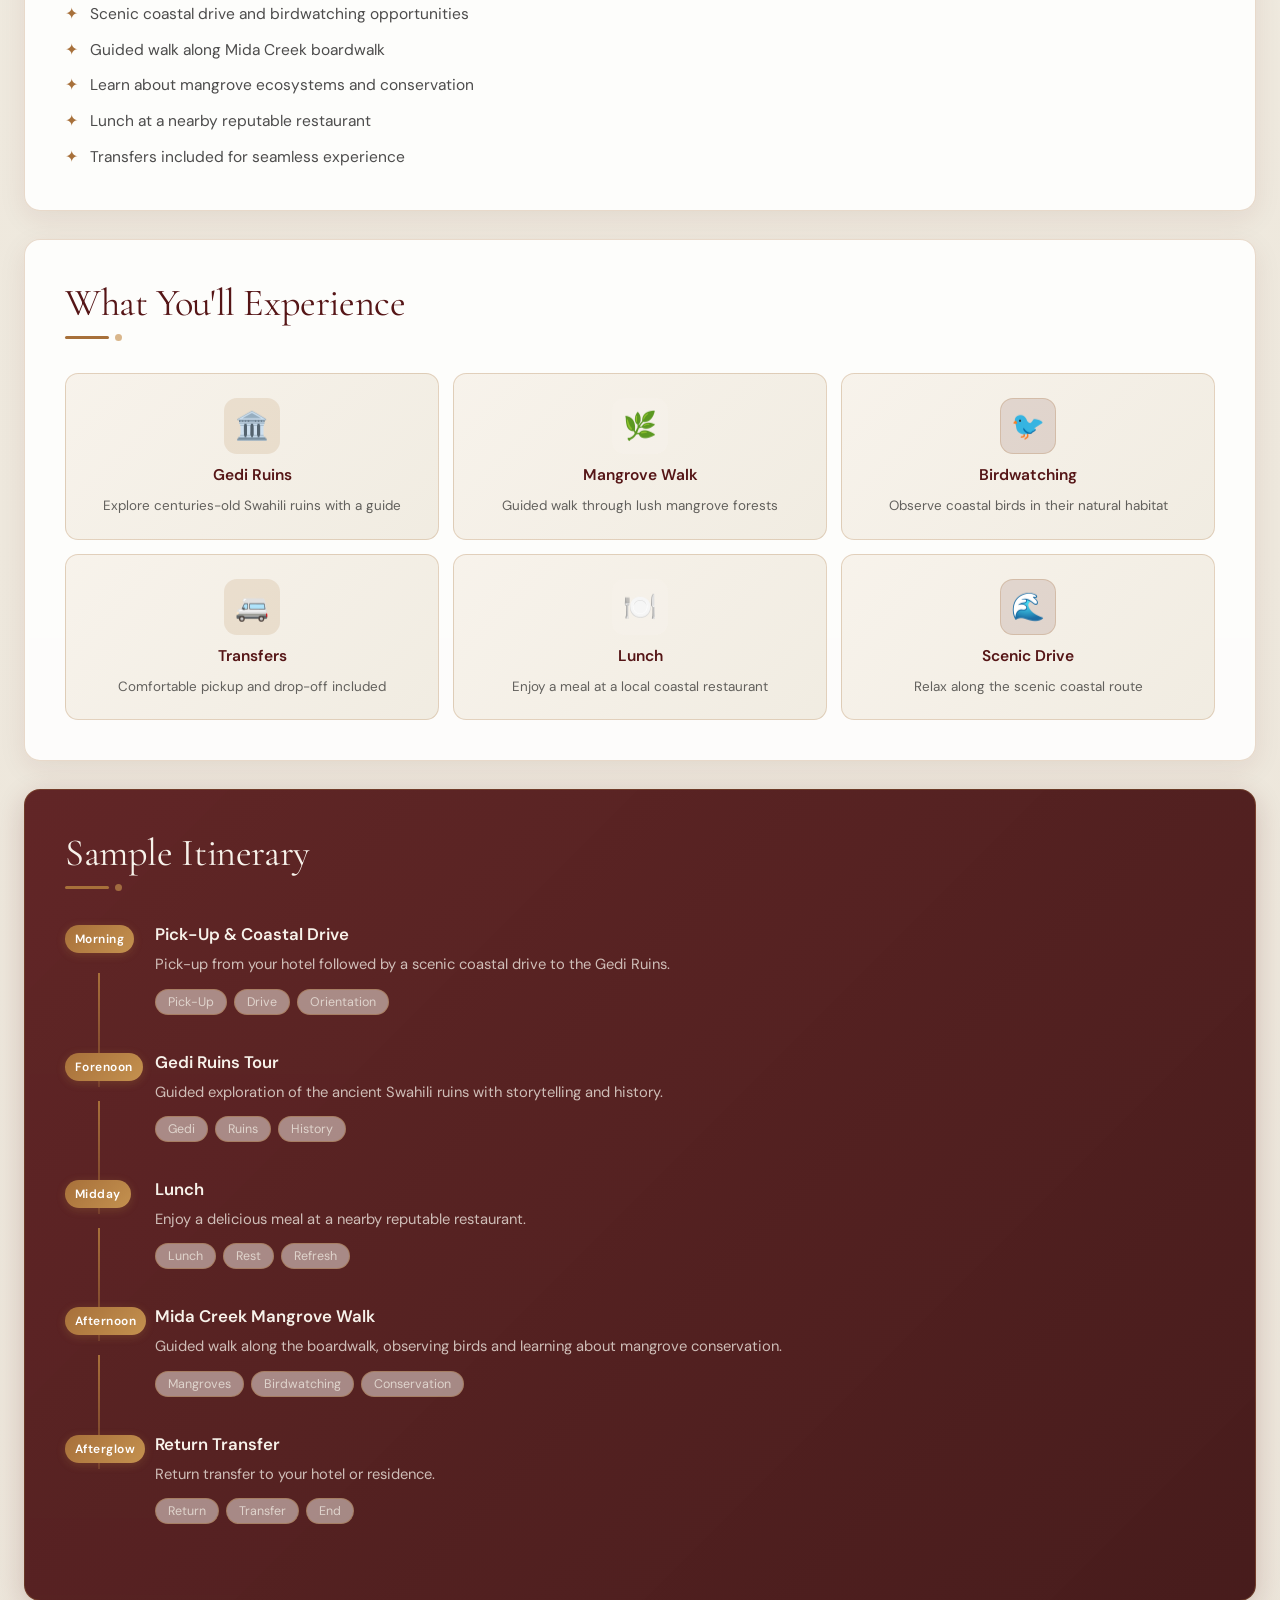
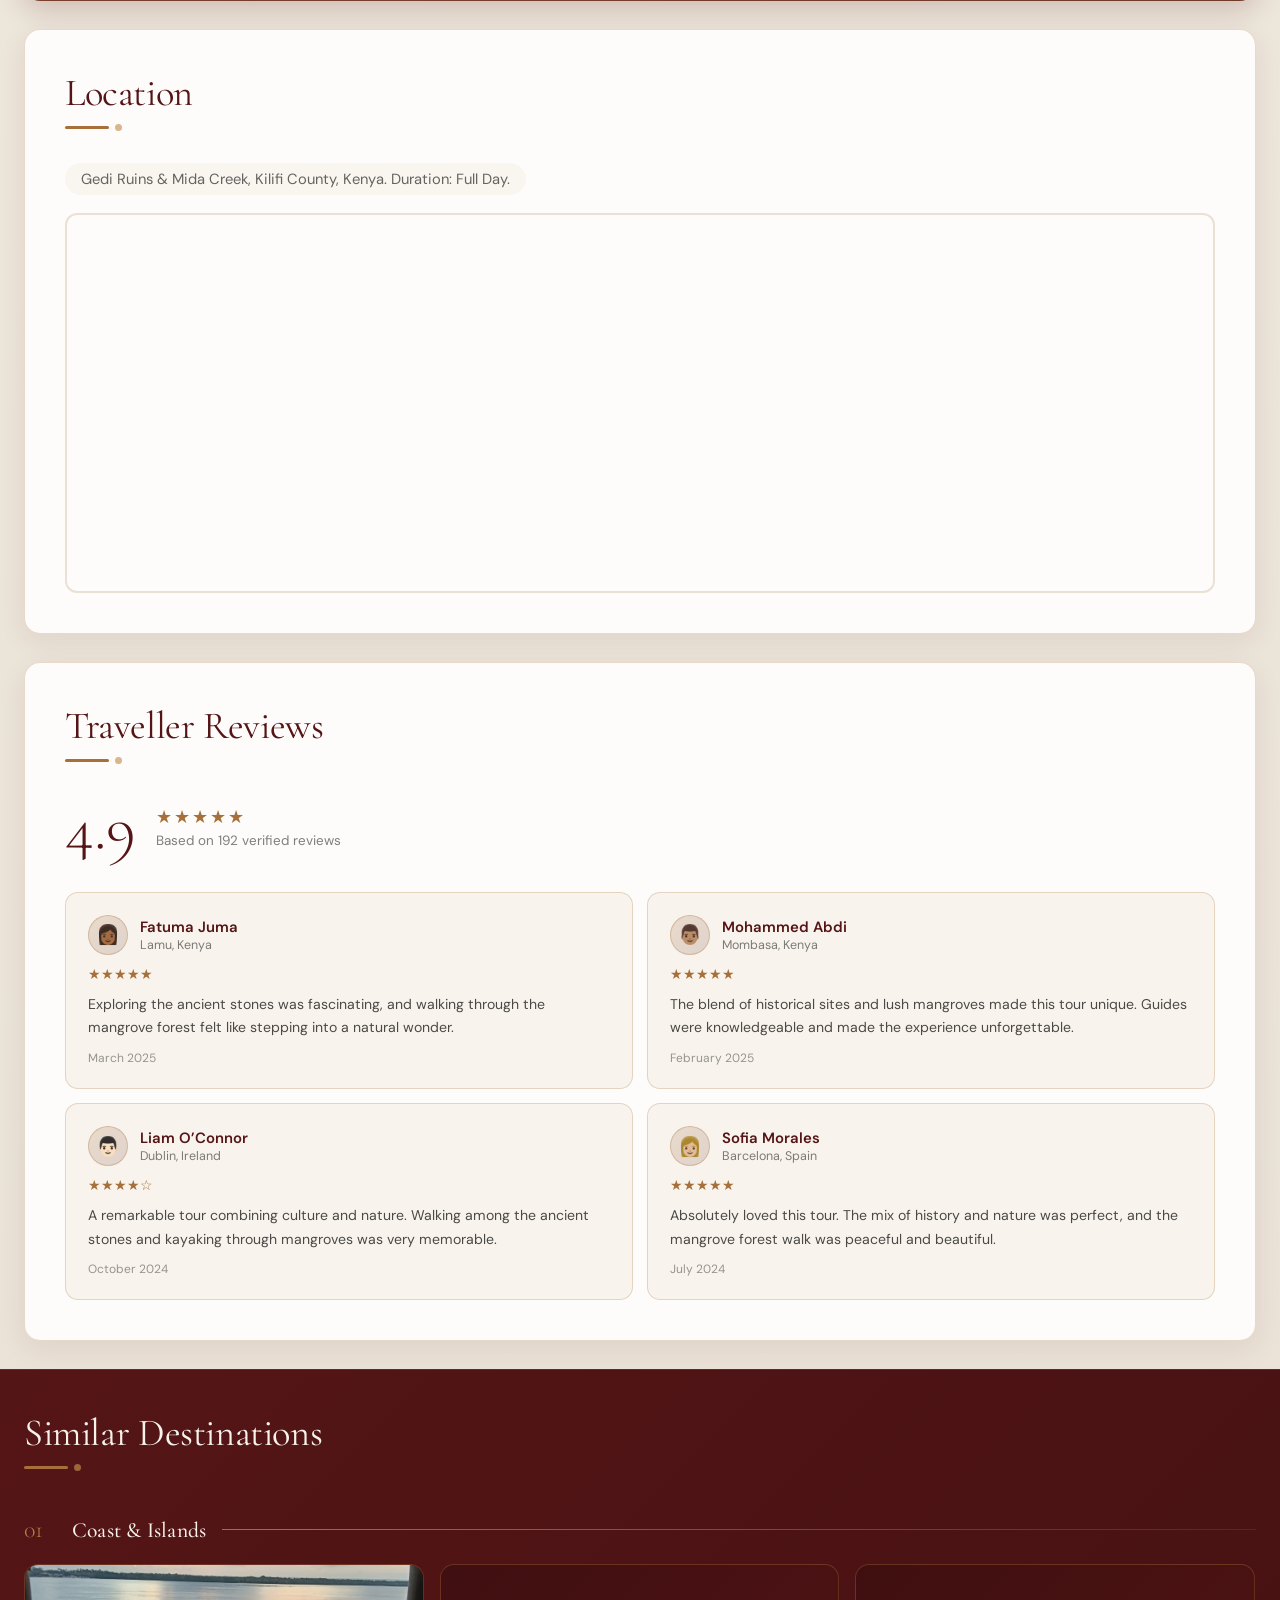
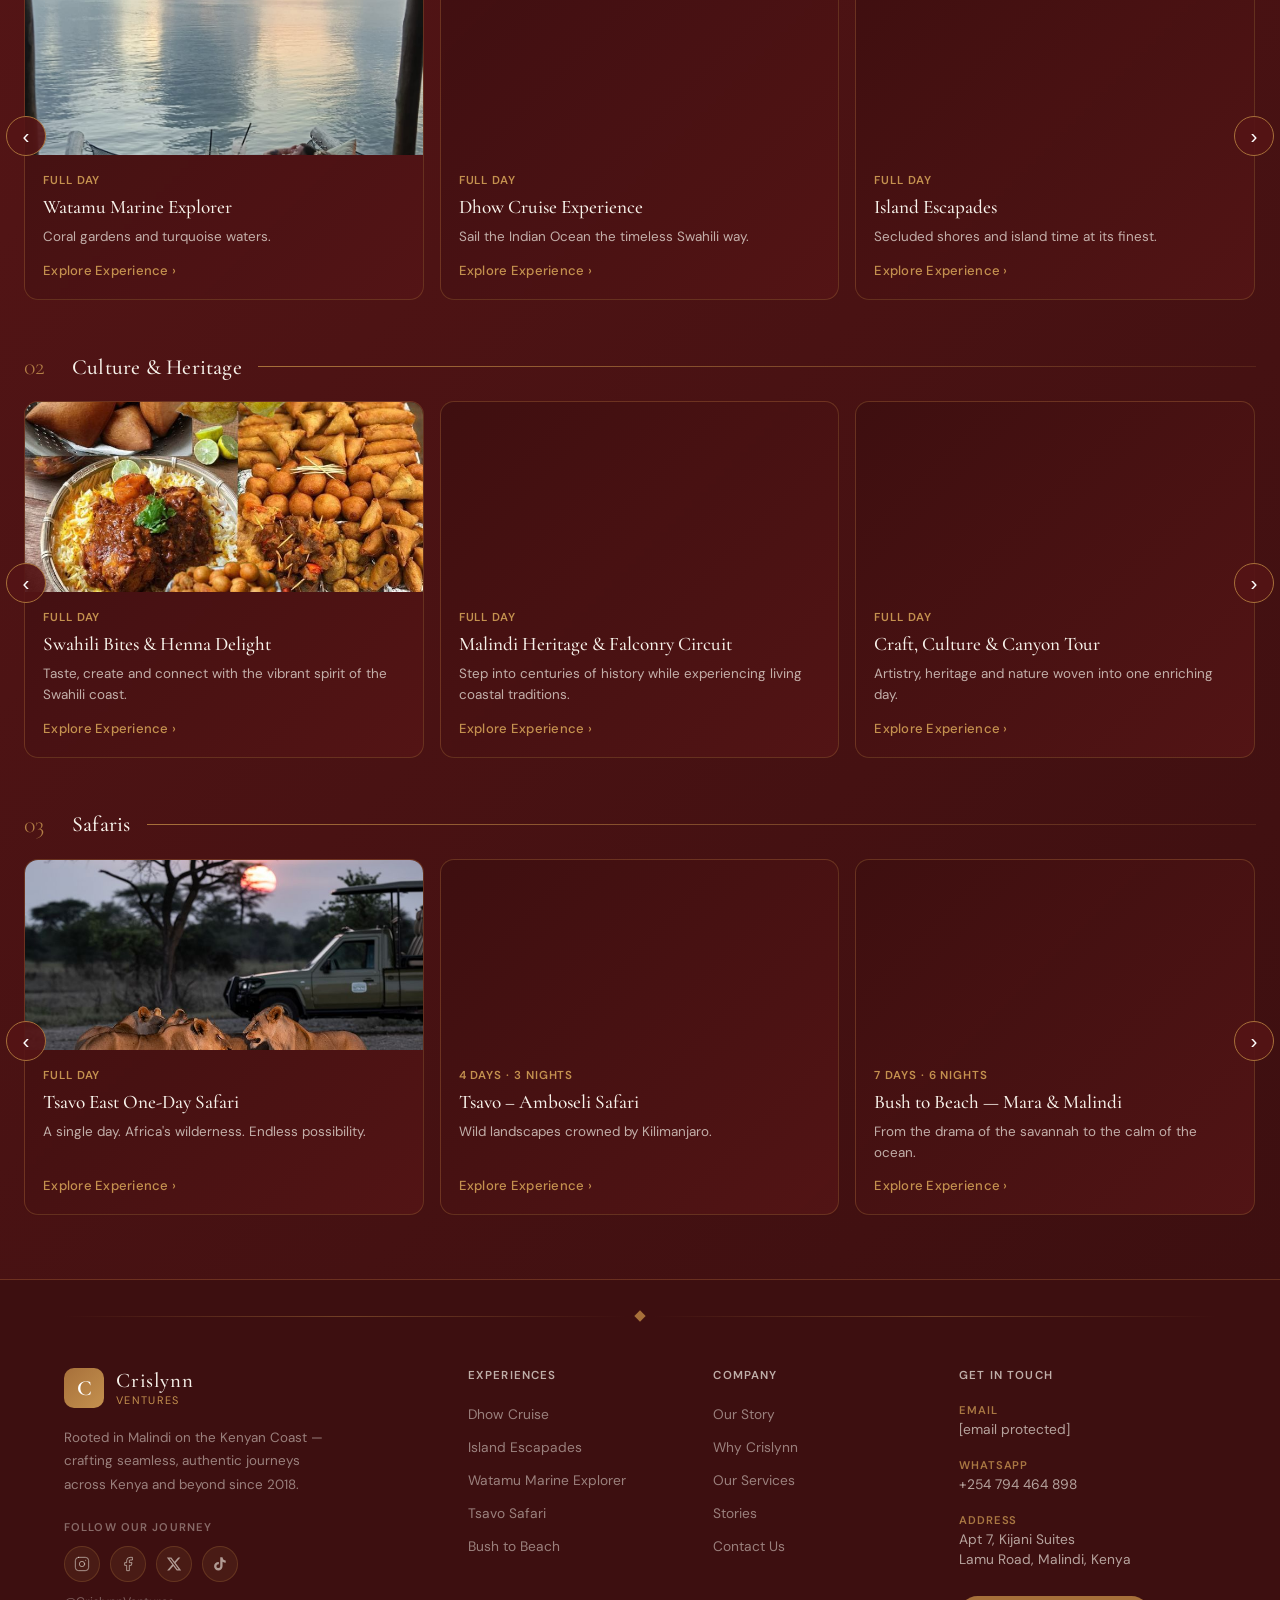
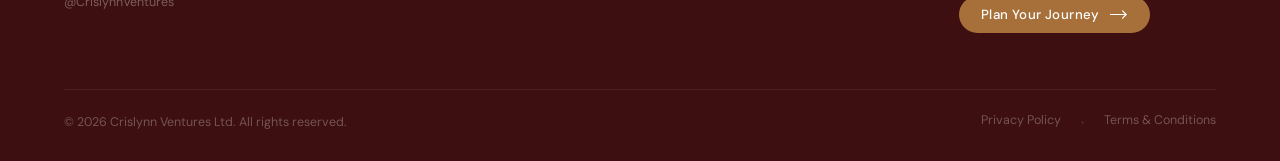
==== commit b3486412: "Add files via upload" ====
--- a/ancientStones.html
+++ b/ancientStones.html
@@ -44,13 +44,16 @@
 #navbar {
   position: fixed;
   top: 0; left: 0; right: 0;
-  z-index: 1000;
+  z-index: 9999;
   display: flex;
   align-items: center;
   justify-content: space-between;
   padding: 0 48px;
   height: var(--nav-h);
-  transition: background .4s, box-shadow .4s;
+  transition: background 0.4s, box-shadow 0.4s;
+
+  background: transparent; 
+  backdrop-filter: none;    
 }
 
 #navbar.scrolled {
@@ -99,7 +102,7 @@
   transition: color 0.3s;
 }
 
-nav.scrolled .nav-links a { color: #a7703a; }
+#navbar.scrolled .nav-links a { color: #a7703a; }
 .nav-links :hover a { color: #551516; }
 
 .nav-links li a.nav-cta {
@@ -133,11 +136,11 @@
   display: block;
   width: 22px;
   height: 1.5px;
-  background: #551516;
+  background: var(--cream);
   transition: background 0.4s;
 }
 
-nav.scrolled .nav-burger span { background: var(--text-mid); }
+#navbar.scrolled .nav-burger span { background: var(--cream); }
 
 /* Mobile nav open state */
 .nav-burger.open span:nth-child(1) { transform: translateY(7px) rotate(45deg); }
@@ -1451,30 +1454,65 @@
     <span class="score-big">4.9</span>
     <div class="score-right">
       <div class="stars">★★★★★</div>
-      <span>Based on 112 verified reviews</span>
-    </div>
-  </div>
-
+      <span>Based on 192 verified reviews</span>
+    </div>
+  </div>
   <div class="reviews-grid">
+
     <div class="rv-card">
-      <div class="rv-name">Fatuma Hussein</div>
-      <p class="rv-text">Fascinating ruins and a beautiful mangrove walk. Loved every moment!</p>
-    </div>
+      <div class="rv-top">
+        <div class="rv-avatar">👩🏾</div>
+        <div>
+          <div class="rv-name">Fatuma Juma</div>
+          <div class="rv-loc">Lamu, Kenya</div>
+        </div>
+      </div>
+      <div class="rv-stars">★★★★★</div>
+      <p class="rv-text">Exploring the ancient stones was fascinating, and walking through the mangrove forest felt like stepping into a natural wonder.</p>
+      <span class="rv-date">March 2025</span>
+    </div>
+
     <div class="rv-card">
-      <div class="rv-name">David Kariuki</div>
-      <p class="rv-text">Excellent mix of history and nature. Highly recommend this tour.</p>
-    </div>
+      <div class="rv-top">
+        <div class="rv-avatar">👨🏽</div>
+        <div>
+          <div class="rv-name">Mohammed Abdi</div>
+          <div class="rv-loc">Mombasa, Kenya</div>
+        </div>
+      </div>
+      <div class="rv-stars">★★★★★</div>
+      <p class="rv-text">The blend of historical sites and lush mangroves made this tour unique. Guides were knowledgeable and made the experience unforgettable.</p>
+      <span class="rv-date">February 2025</span>
+    </div>
+
     <div class="rv-card">
-      <div class="rv-name">Leila Abdullahi</div>
-      <p class="rv-text">Birdwatching at Mida Creek was spectacular. Very knowledgeable guide.</p>
-    </div>
+      <div class="rv-top">
+        <div class="rv-avatar">👨🏻</div>
+        <div>
+          <div class="rv-name">Liam O’Connor</div>
+          <div class="rv-loc">Dublin, Ireland</div>
+        </div>
+      </div>
+      <div class="rv-stars">★★★★☆</div>
+      <p class="rv-text">A remarkable tour combining culture and nature. Walking among the ancient stones and kayaking through mangroves was very memorable.</p>
+      <span class="rv-date">October 2024</span>
+    </div>
+
     <div class="rv-card">
-      <div class="rv-name">Mohamed Said</div>
-      <p class="rv-text">Perfect full-day experience combining history and coastal nature.</p>
-    </div>
+      <div class="rv-top">
+        <div class="rv-avatar">👩🏼</div>
+        <div>
+          <div class="rv-name">Sofia Morales</div>
+          <div class="rv-loc">Barcelona, Spain</div>
+        </div>
+      </div>
+      <div class="rv-stars">★★★★★</div>
+      <p class="rv-text">Absolutely loved this tour. The mix of history and nature was perfect, and the mangrove forest walk was peaceful and beautiful.</p>
+      <span class="rv-date">July 2024</span>
+    </div>
+
   </div>
 </div>
-
 
   <!-- ⑦ SIMILAR DESTINATIONS -->
   <div class="similar-section">
@@ -1802,96 +1840,79 @@
   navbar.classList.toggle('scrolled', window.scrollY > 60);
 });
 
-
 /* ══════════════════════════════════════════════════
-   2.  HERO — populated from URL query params
-   
-   Expected params (all URL-encoded):
-     title  — experience title
-     desc   — short description
-     media  — path/URL to image or video file
-     type   — "image" | "video"
-     tag    — badge text e.g. "Full Day"
-   
-   Falls back gracefully if params are missing.
+   HERO — AUTO IMAGE / VIDEO DETECTION
 ══════════════════════════════════════════════════ */
 
 (function populateHero() {
 
-  const params = new URLSearchParams(window.location.search);
-  const title  = params.get('title');
-  const desc   = params.get('desc');
-  const media  = params.get('media');
-  const type   = (params.get('type') || 'image').toLowerCase();
-  const tag    = params.get('tag');
+  /* ── CHANGE ONLY THESE ── */
+  const title = "Ancient Stones to Mangrove Forest";
+  const desc  = "From ancient ruins to whispering mangroves — a journey through time and nature combined.";
+  const media = "images/Stones12.jpg"; 
+  const tag   = "FULL DAY";
+
 
   /* ── Text ── */
-  if (title) {
-    document.getElementById('heroTitle').textContent = title;
-    document.title = title + ' — Crislynn Ventures';
-    const ot = document.getElementById('overviewTitle');
-    if (ot) ot.textContent = title;
-  }
-
-  if (desc) {
-    document.getElementById('heroDesc').textContent = desc;
-  }
-
-  /* ── Tag badge ── */
+  document.getElementById('heroTitle').textContent = title;
+  document.title = title + ' — Crislynn Ventures';
+
+  const ot = document.getElementById('overviewTitle');
+  if (ot) ot.textContent = title;
+
+  document.getElementById('heroDesc').textContent = desc;
+
   const tagEl = document.getElementById('heroTag');
-  if (tag) {
-    tagEl.textContent = tag;
-  } else {
-    tagEl.style.display = 'none';
-  }
-
-  /* ── Media ── */
-  if (!media) return;   // nothing to do — fallback gradient stays
+  tagEl.textContent = tag;
+
+
+  /* ── Detect media type automatically ── */
+  const isVideo = media.match(/\.(mp4|webm|ogg)$/i);
 
   const heroVideo = document.getElementById('heroVideo');
   const heroImage = document.getElementById('heroImage');
 
-  if (type === 'video') {
-
-    /* Must use <source> child so autoplay triggers properly in all browsers */
-    heroVideo.innerHTML = '';           // clear any old sources
+
+  if (isVideo) {
+
+    /* VIDEO MODE */
+    heroImage.style.display = "none";
+    heroVideo.style.display = "block";
+
+    heroVideo.innerHTML = '';
+
     const src = document.createElement('source');
     src.src  = media;
-    src.type = 'video/mp4';
+    src.type = "video/mp4";
     heroVideo.appendChild(src);
 
-    heroVideo.muted    = true;
-    heroVideo.autoplay = true;
-    heroVideo.loop     = true;
-    heroVideo.setAttribute('playsinline', '');
     heroVideo.load();
 
-    /* Show as soon as first frame is ready */
     heroVideo.addEventListener('loadeddata', function onLoaded() {
       heroVideo.classList.add('active');
       heroVideo.removeEventListener('loadeddata', onLoaded);
     });
 
-    /* Safety net: show after 1 s even if loadeddata is late */
     setTimeout(() => heroVideo.classList.add('active'), 1000);
 
   } else {
 
-    /* Image */
+    /* IMAGE MODE */
+    heroVideo.style.display = "none";
+    heroImage.style.display = "block";
+
     heroImage.src = media;
-    heroImage.alt = title || 'Experience';
+    heroImage.alt = title;
 
     heroImage.addEventListener('load', function onLoaded() {
       heroImage.classList.add('active');
       heroImage.removeEventListener('load', onLoaded);
     });
 
-    /* Safety net in case image is already cached */
     if (heroImage.complete && heroImage.naturalWidth > 0) {
       heroImage.classList.add('active');
     }
 
-    /* Safety net: show after 1 s anyway */
     setTimeout(() => heroImage.classList.add('active'), 1000);
   }
 
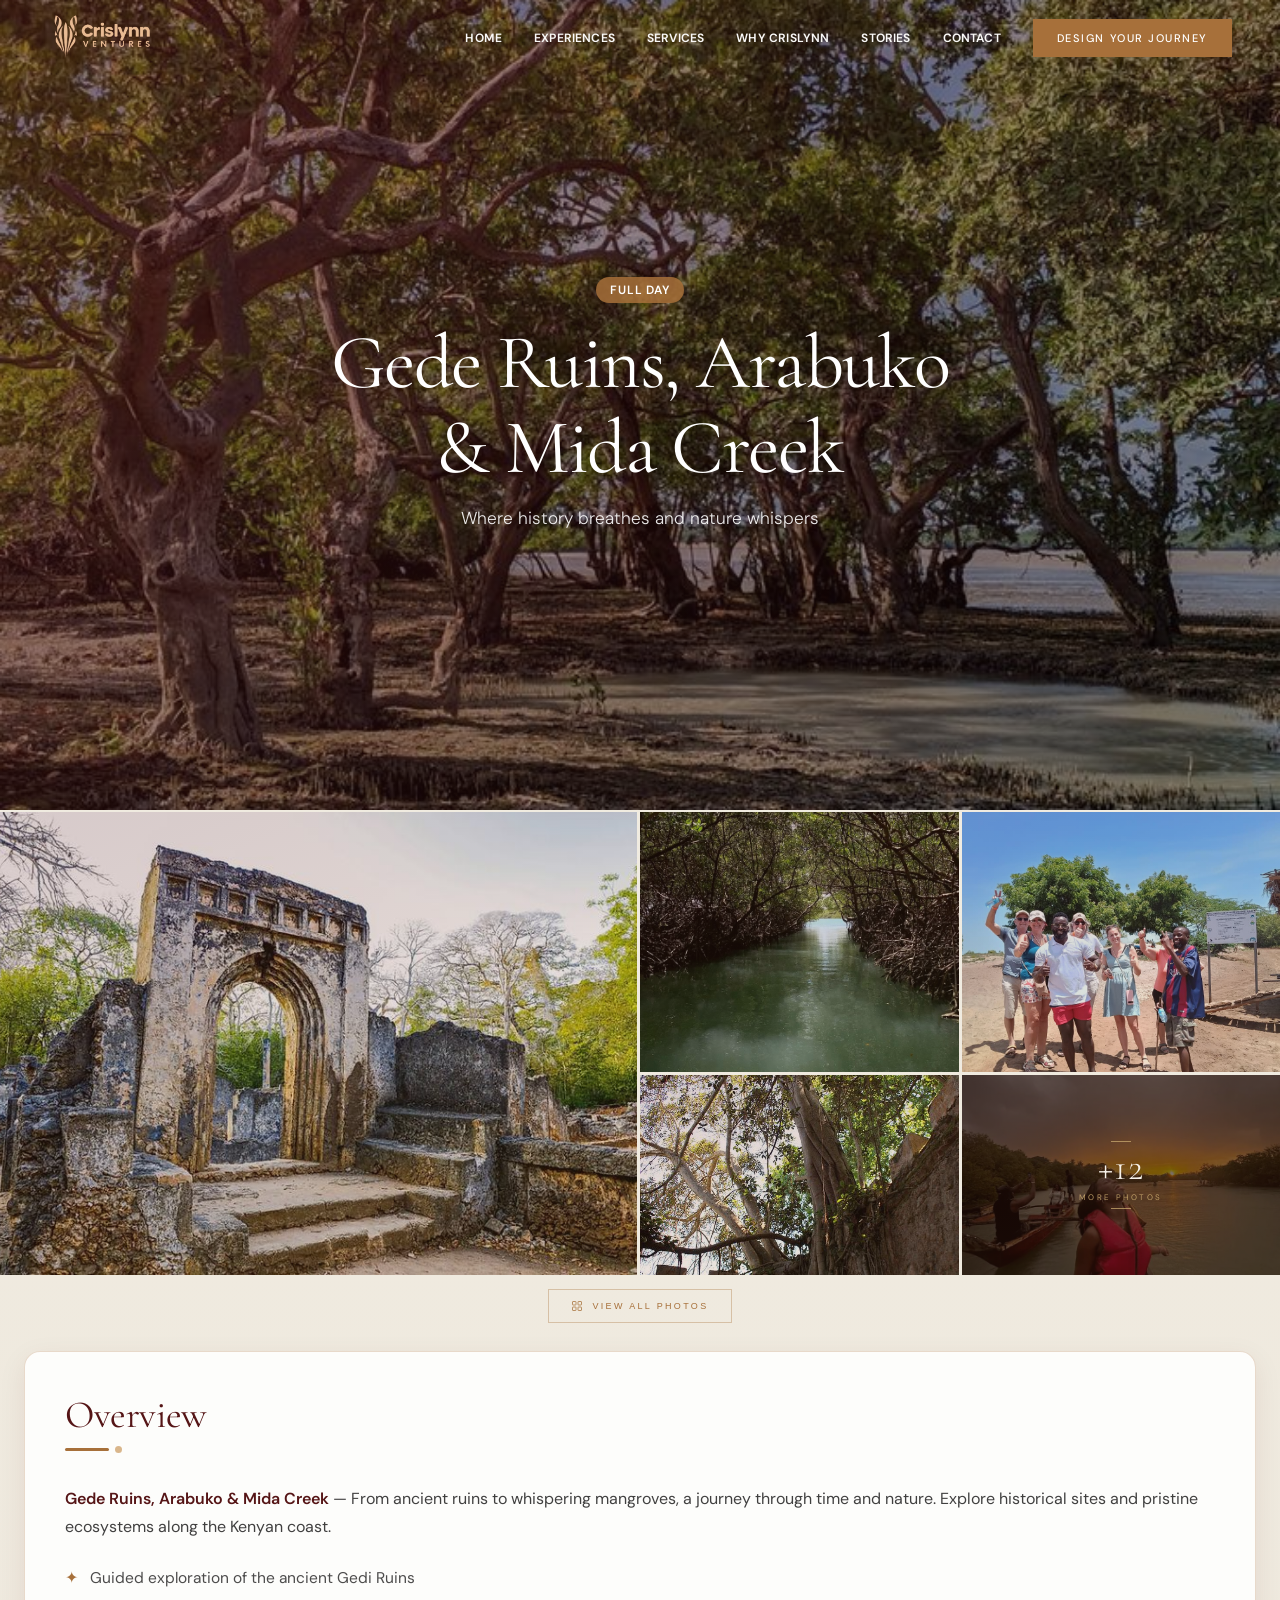
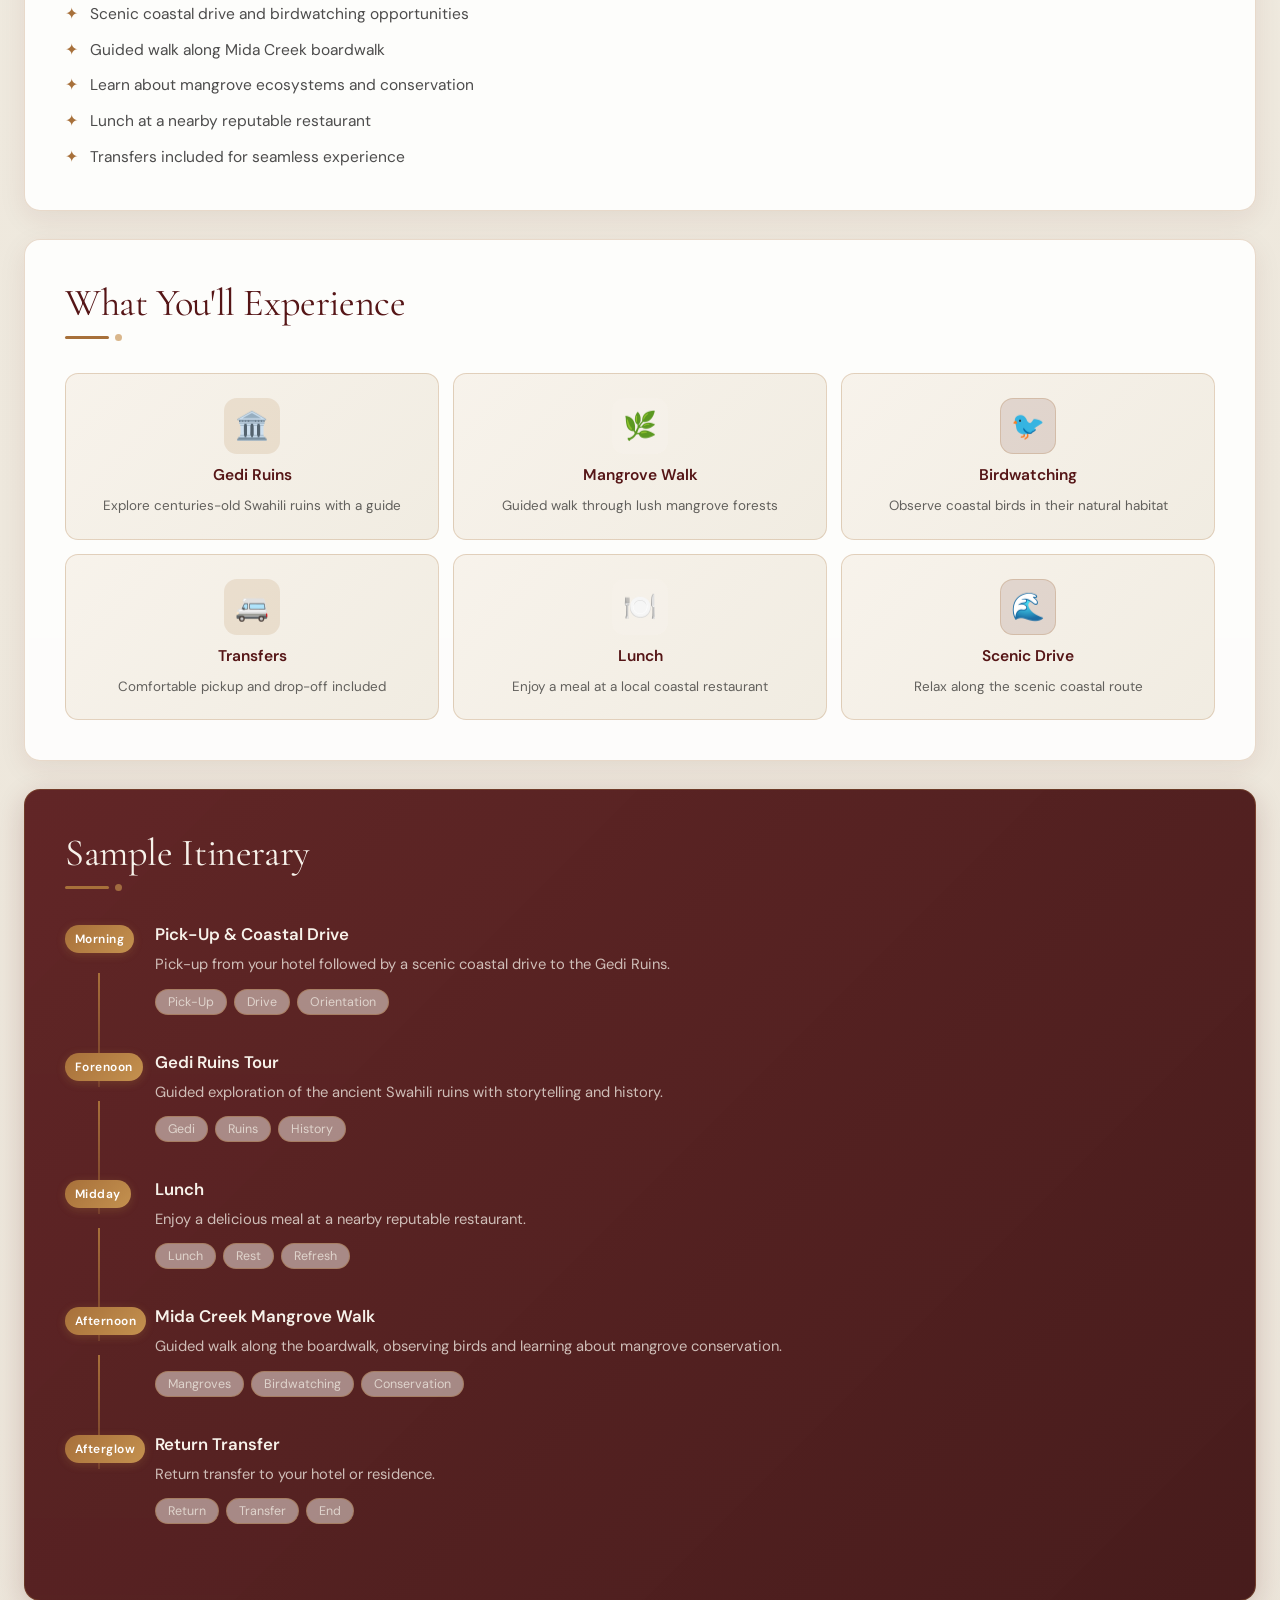
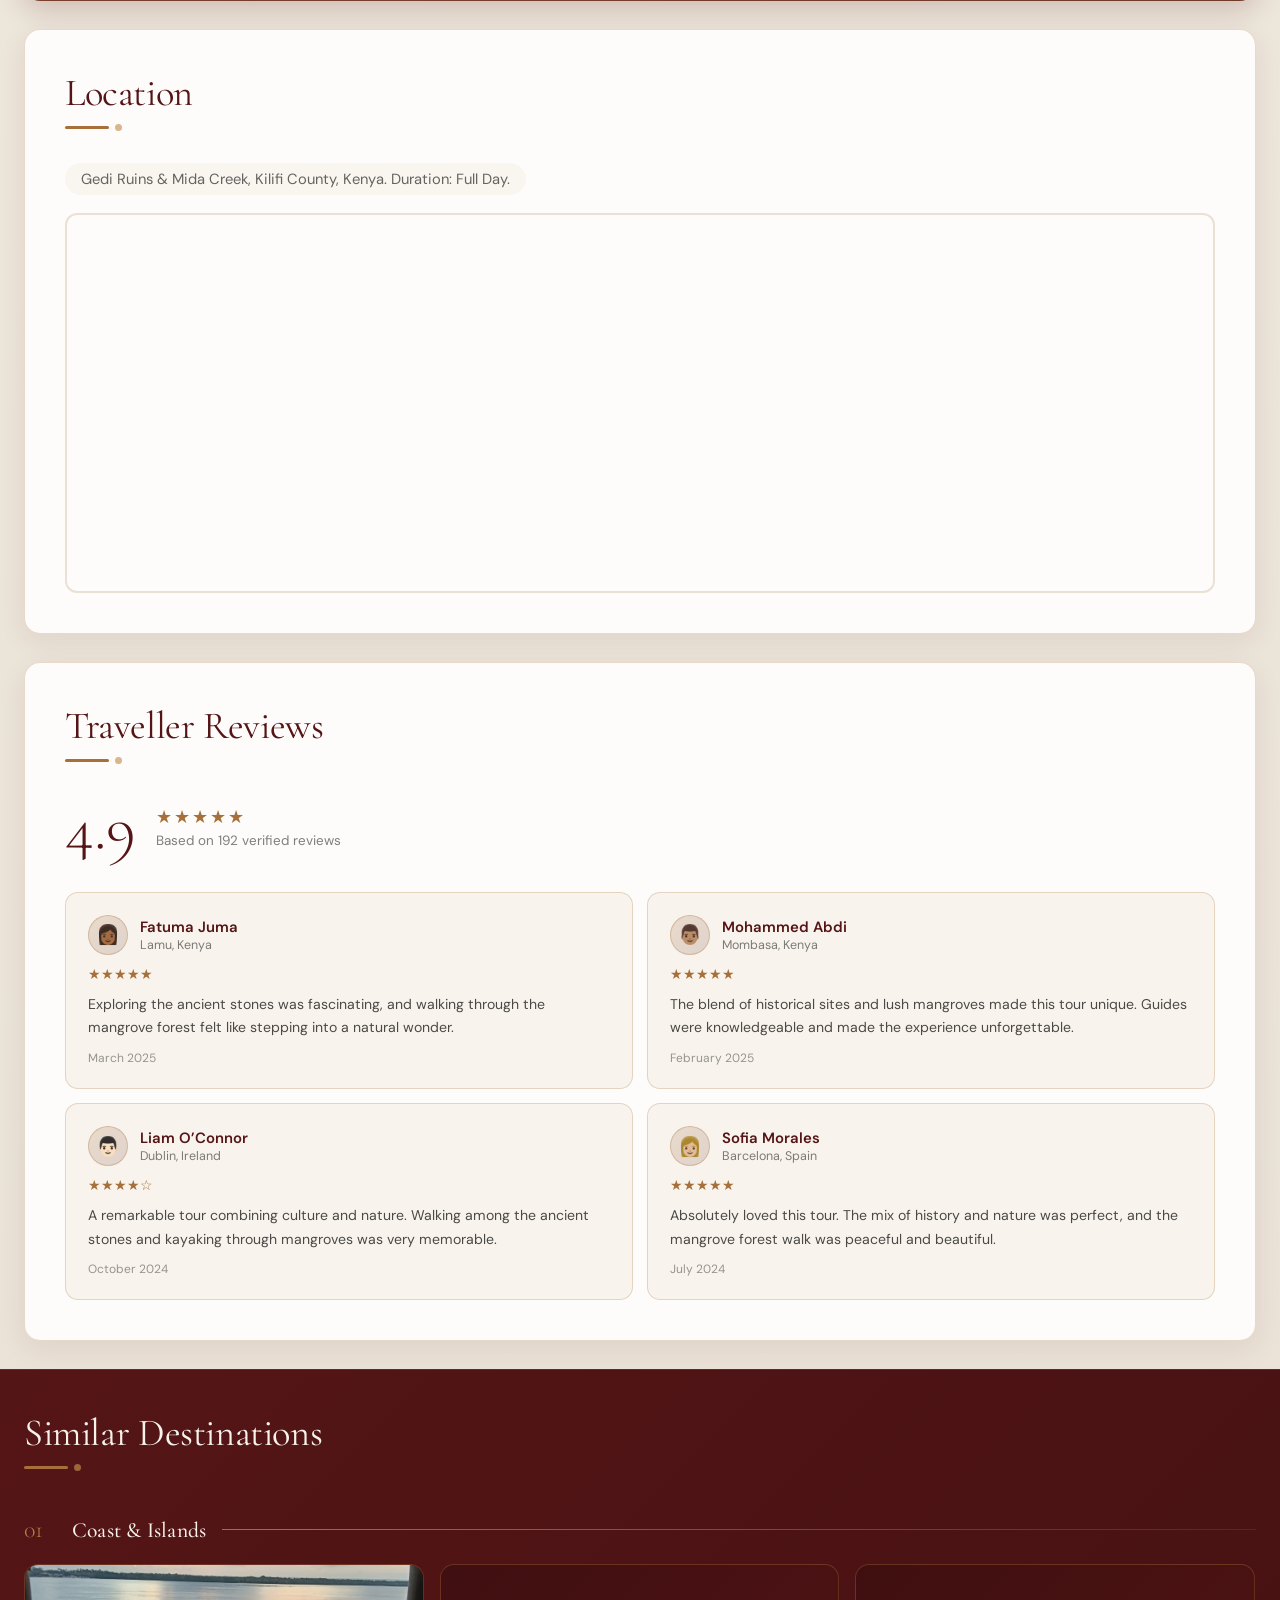
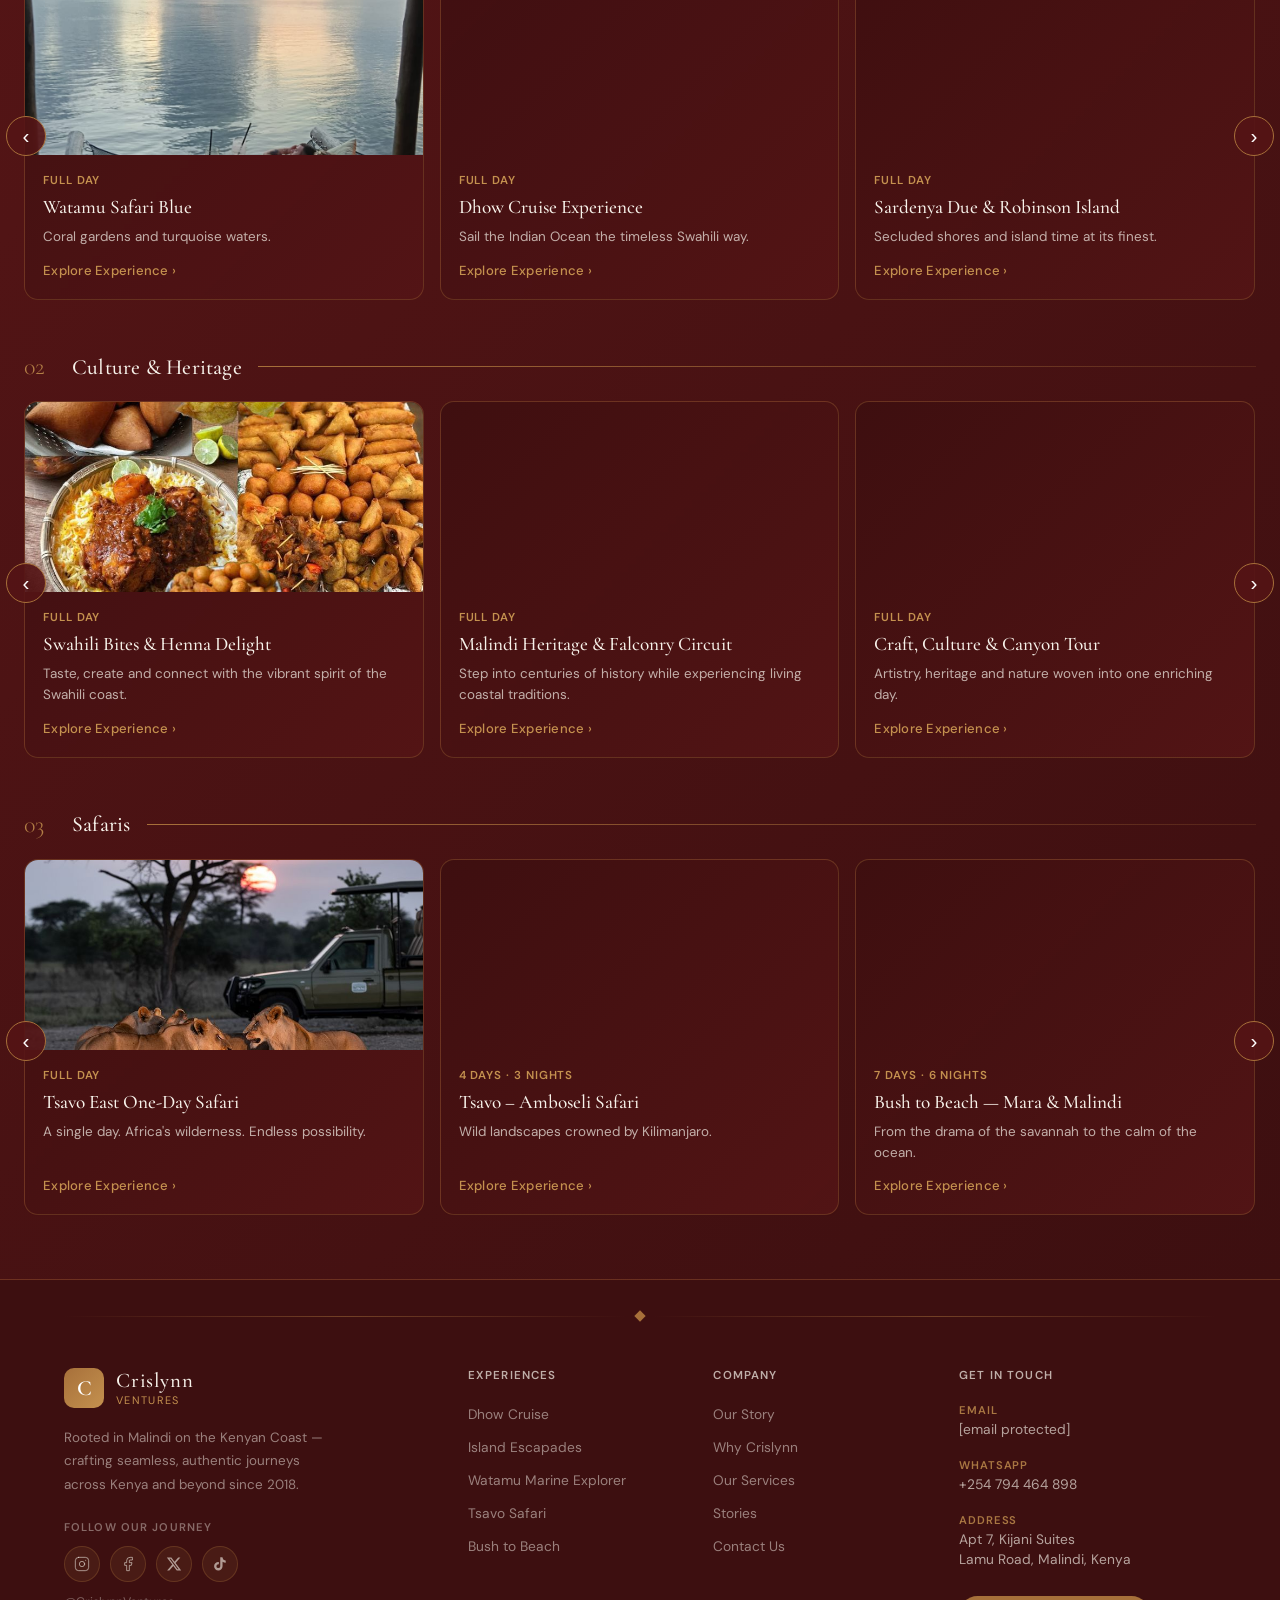
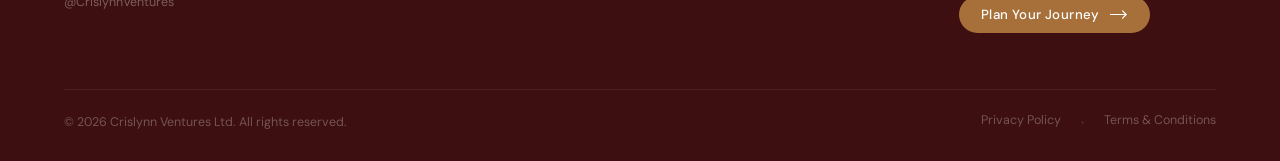
==== commit d9d90546: "Add files via upload" ====
--- a/ancientStones.html
+++ b/ancientStones.html
@@ -4,7 +4,7 @@
 <head>
 <meta charset="UTF-8">
 <meta name="viewport" content="width=device-width, initial-scale=1.0">
-<title>Tsavo East One-Day Safari</title>
+<title>Gede Ruins, Arabuko & Mida Creek</title>
 
 <link rel="preconnect" href="https://fonts.googleapis.com">
 <link rel="preconnect" href="https://fonts.gstatic.com" crossorigin>
@@ -1536,7 +1536,7 @@
             <div class="sim-card-media"><img src="images/Watamu.jpeg" alt="Watamu" onerror="this.src='https://images.unsplash.com/photo-1559494007-9f5847c49d94?w=600&q=80'"></div>
             <div class="sim-card-body">
               <div class="sim-card-tag">Full Day</div>
-              <h4>Watamu Marine Explorer</h4>
+              <h4>Watamu Safari Blue</h4>
               <p>Coral gardens and turquoise waters.</p>
               <span class="sim-card-link">Explore Experience ›</span>
             </div>
@@ -1554,7 +1554,7 @@
             <div class="sim-card-media"><video autoplay muted loop playsinline><source src="https://www.pexels.com/download/video/17968553/" type="video/mp4"></video></div>
             <div class="sim-card-body">
               <div class="sim-card-tag">Full Day</div>
-              <h4>Island Escapades</h4>
+              <h4>Sardenya Due &amp; Robinson Island</h4>
               <p>Secluded shores and island time at its finest.</p>
               <span class="sim-card-link">Explore Experience ›</span>
             </div>
@@ -1563,7 +1563,7 @@
             <div class="sim-card-media"><img src="images/Marafa.jpeg" alt="Marafa" onerror="this.src='https://images.unsplash.com/photo-1509316785289-025f5b846b35?w=600&q=80'"></div>
             <div class="sim-card-body">
               <div class="sim-card-tag">Full Day</div>
-              <h4>Golden Sands &amp; Marafa Dunes</h4>
+              <h4>Golden dunes &amp; Marafa Hell's Kitchen</h4>
               <p>Sculpted canyons, golden dunes, and island calm.</p>
               <span class="sim-card-link">Explore Experience ›</span>
             </div>
@@ -1612,7 +1612,7 @@
             <div class="sim-card-media"><img src="images/Ancientstones.jpeg" alt="Ancient Stones" onerror="this.src='https://images.unsplash.com/photo-1547471080-7cc2caa01a7e?w=600&q=80'"></div>
             <div class="sim-card-body">
               <div class="sim-card-tag">Full Day</div>
-              <h4>Ancient Stones to Mangrove Forest</h4>
+              <h4>Gede Ruins, Arabuko &amp; Mida Creek</h4>
               <p>From ancient ruins to whispering mangroves.</p>
               <span class="sim-card-link">Explore Experience ›</span>
             </div>
@@ -1847,8 +1847,8 @@
 (function populateHero() {
 
   /* ── CHANGE ONLY THESE ── */
-  const title = "Ancient Stones to Mangrove Forest";
-  const desc  = "From ancient ruins to whispering mangroves — a journey through time and nature combined.";
+  const title = "Gede Ruins, Arabuko & Mida Creek";
+  const desc  = "Where history breathes and nature whispers";
   const media = "images/Stones12.jpg"; 
   const tag   = "FULL DAY";
 
